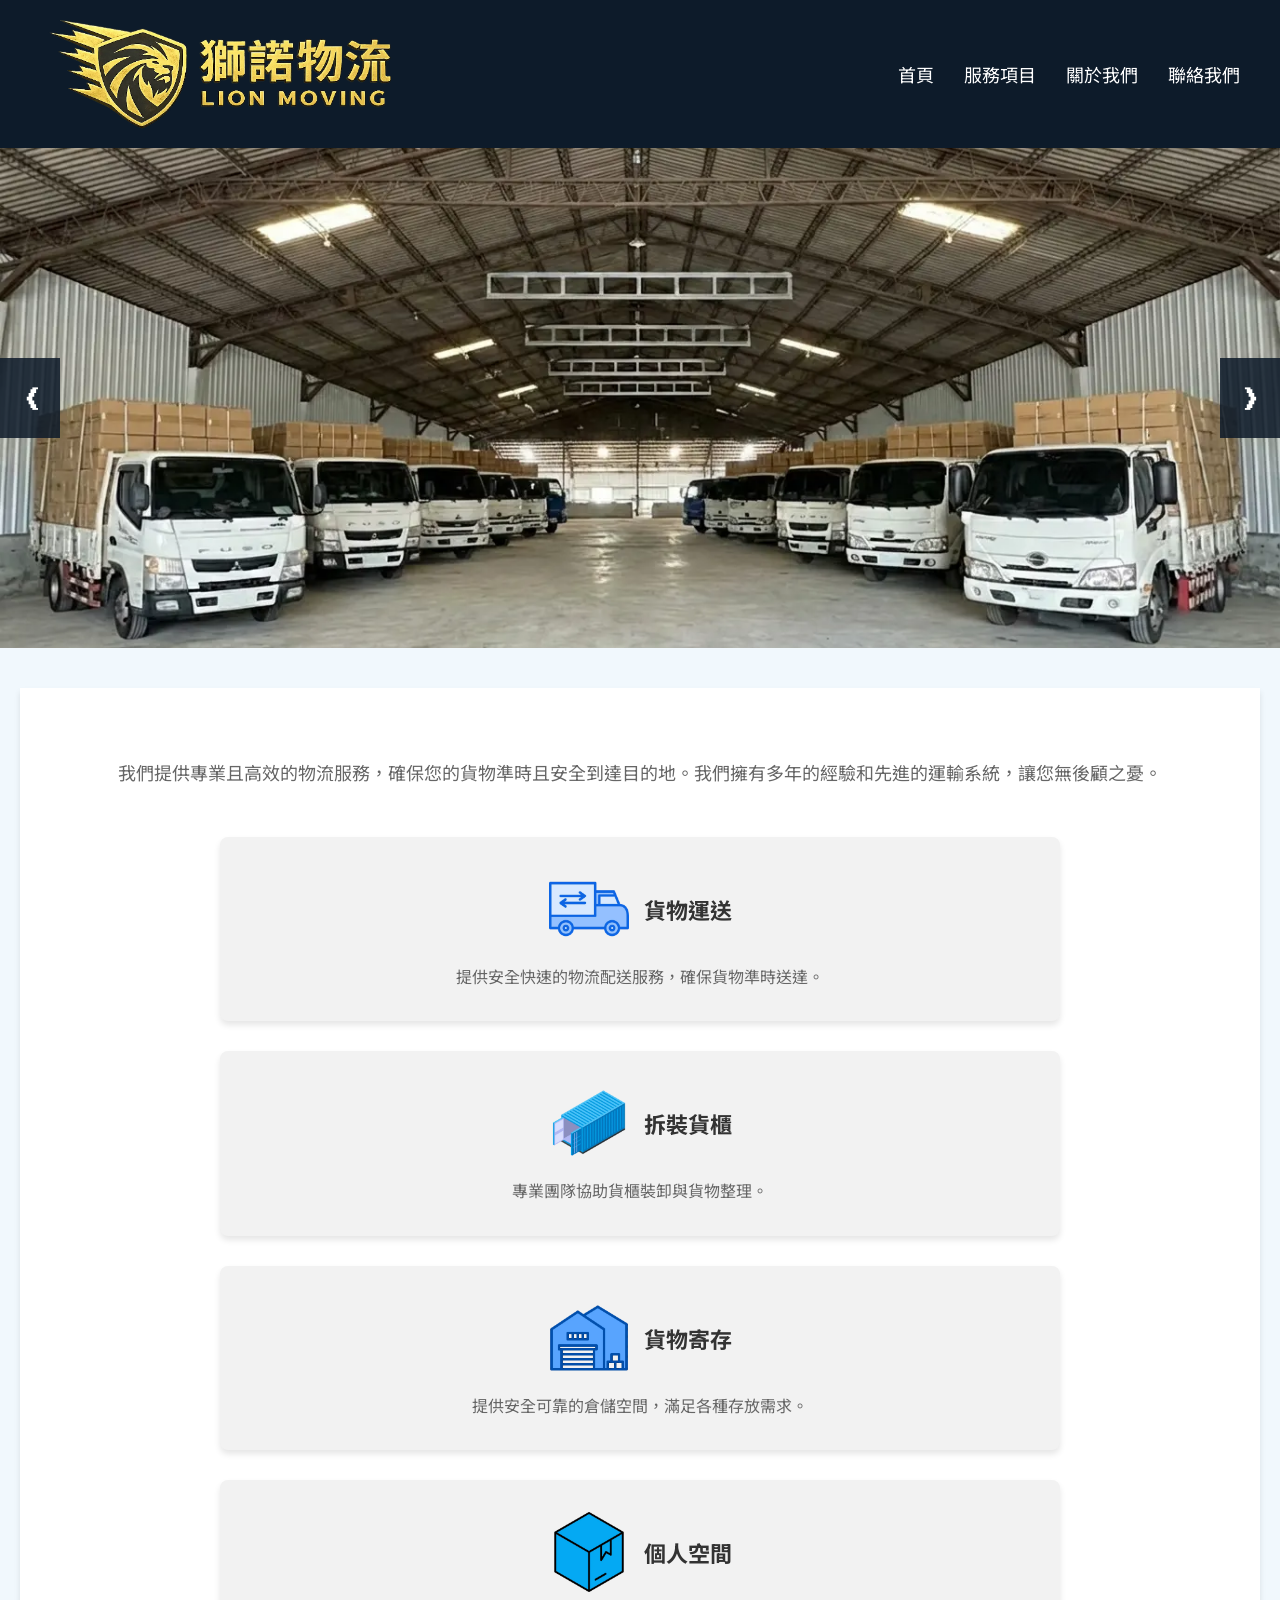
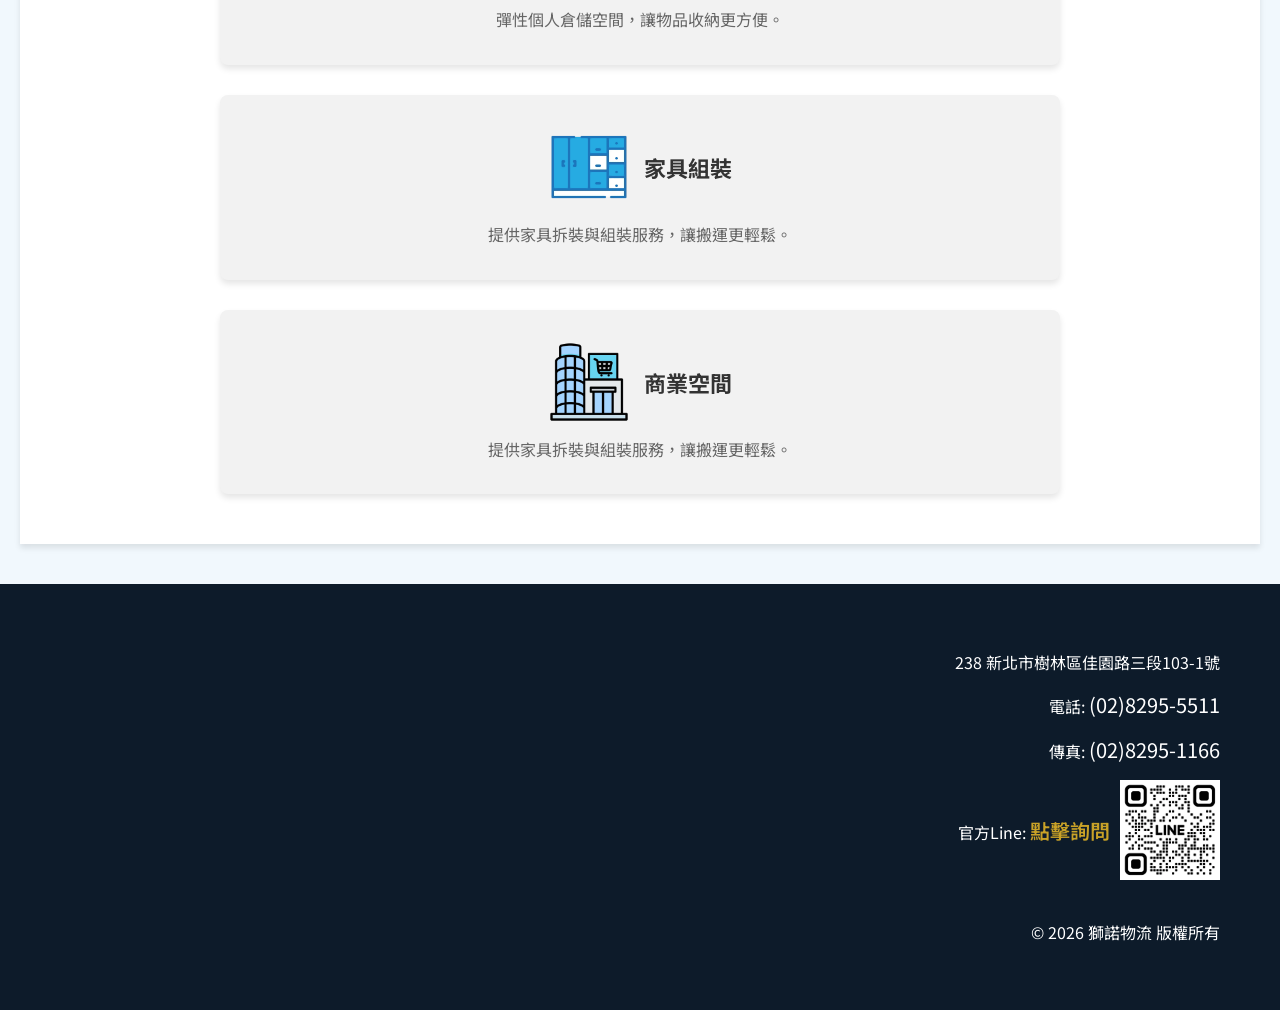
==== index.html @ f021ad16 "Add files via upload" ====
<!DOCTYPE html>
<html lang="zh-TW">
<head>
  <meta charset="UTF-8">
  <meta name="viewport" content="width=device-width, initial-scale=1.0">
  <title>獅諾物流</title>

  <link href="https://fonts.googleapis.com/css2?family=Noto+Sans+TC:wght@400;700;900&display=swap" rel="stylesheet">

  <style>
    body {
      margin: 0;
      font-family: 'Noto Sans TC', sans-serif;
      background-color: #f1f8fd;
      color: #333;
    }

    .header {
      display: flex;
      justify-content: space-between;
      align-items: center;
      padding: 10px 40px;
      background-color: #0D1B2A;
      box-shadow: 0 4px 6px rgba(0, 0, 0, 0.3);
    }

    .brand {
      display: flex;
      align-items: center;
    }

    .logo {
      width: 100%;
      max-width: 360px;
      height: auto;
      margin-right: 10px;
    }

    .brand-name {
      font-size: 40px;
      font-weight: 900;
      color: #C9A227;
      letter-spacing: 2px;
      text-shadow: 
        2px 2px 2px rgba(0,0,0,0.8),
        4px 4px 4px rgba(0,0,0,0.5);
    }

    .nav-bar {
      display: flex;
      gap: 30px;
    }

    .nav-bar a {
      text-decoration: none;
      color: #ffffff;
      font-size: 18px;
      transition: color 0.3s;
    }

    .nav-bar a:hover {
      color: #C9A227;
    }

    .slider {
      position: relative;
      width: 100%;
      height: 500px;
      overflow: hidden;
    }

    .slides {
      position: relative;
      width: 100%;
      height: 100%;
    }

    .slide {
      position: absolute;
      width: 100%;
      height: 100%;
      object-fit: cover;
      opacity: 0;
      transition: opacity 1s ease-in-out;
    }

    .slide.active {
      opacity: 1;
    }

    .prev, .next {
      position: absolute;
      top: 50%;
      transform: translateY(-50%);
      width: 60px;
      height: 80px;
      background-color: rgba(13,27,42,0.85);
      color: #ffffff;
      border: none;
      font-size: 30px;
      cursor: pointer;
      z-index: 10;
      transition: all 0.3s;
    }

    .prev {
      left: 0;
    }

    .next {
      right: 0;
    }

    .prev:hover, .next:hover {
      background-color: #C9A227;
      color: #0D1B2A;
    }

    .main-content {
      text-align: center;
      padding: 50px 20px;
      background-color: #fff;
      margin: 40px auto;
      max-width: 1200px;
      box-shadow: 0 4px 6px rgba(0, 0, 0, 0.1);
    }

    .main-content p {
      font-size: 18px;
      color: #666;
      line-height: 1.6;
      margin-top: 20px;
    }

    .service-list {
      display: flex;
      flex-direction: column;
      align-items: center;
      margin-top: 50px;
      gap: 30px;
      perspective: 1000px;
    }

    .service-link {
      width: 70%;
      text-decoration: none;
      color: inherit;
    }

    .service-item {
      text-align: center;
      background-color: #f2f2f2;
      padding: 30px;
      border-radius: 8px;
      box-shadow: 0 4px 6px rgba(0, 0, 0, 0.1);
      transition: transform 0.4s ease, box-shadow 0.4s ease, border 0.4s ease;
      position: relative;
      overflow: hidden;
      border: 2px solid transparent;

      display: flex;
      flex-direction: column;
      align-items: center;
    }

    .service-link:hover .service-item {
      transform: translateY(-10px) rotateX(3deg) rotateY(3deg);
      box-shadow: 0 16px 28px rgba(0,0,0,0.2);
      border: 2px solid #C9A227;
    }

    .service-item-header {
      display: flex;
      align-items: center;
      gap: 15px;
      margin-bottom: 15px;
    }

    .service-item img {
      max-width: 80px;
      height: auto;
      transition: transform 0.4s ease;
    }

    .service-link:hover img {
      transform: scale(1.2) rotate(10deg);
    }

    .service-item h3 {
      font-size: 22px;
      color: #333;
      margin: 0;
      transition: color 0.4s ease;
    }

    .service-link:hover h3 {
      color: #C9A227;
    }

    .service-item::before {
      content: "";
      position: absolute;
      top: 0;
      left: -120%;
      width: 50%;
      height: 100%;
      background: linear-gradient(120deg, transparent, rgba(255,255,255,0.6), transparent);
      transform: skewX(-25deg);
      transition: all 0.7s ease;
    }

    .service-link:hover .service-item::before {
      left: 120%;
    }

    .service-item p {
      font-size: 16px;
      color: #666;
      margin: 0;
      line-height: 1.6;
    }

    .contact-section {
      background-color: #0D1B2A;
      color: #ffffff;
      padding: 50px 60px 50px 20px;
      text-align: right;
    }

    .contact-section a {
      font-size: 20px;
      color: #C9A227;
      text-decoration: none;
      font-weight: 600;
    }

    .contact-section span {
      font-size: 20px;
    }

    .line-contact {
      display: flex;
      align-items: center;
      justify-content: flex-end;
      gap: 10px;
      margin-top: 10px;
    }

    @media (max-width: 768px) {
      .header {
        flex-direction: column;
        gap: 10px;
      }

      .nav-bar {
        flex-wrap: wrap;
        justify-content: center;
      }

      .service-link {
        width: 85%;
      }

      .slider {
        height: 300px;
      }

      .contact-section {
        text-align: center;
        padding: 40px 20px;
      }

      .line-contact {
        justify-content: center;
      }
    }

    @media (max-width: 600px) {
      .brand-name {
        font-size: 26px;
      }

      .service-item-header {
        flex-direction: column;
        gap: 10px;
      }
    }
  </style>
</head>

<body>

<header class="header">
  <div class="brand">
    <img src="logo.webp" alt="獅諾物流 LOGO" class="logo">
    <span class="brand-name"></span>
  </div>

  <nav class="nav-bar">
    <a href="#">首頁</a>
    <a href="#">服務項目</a>
    <a href="#">關於我們</a>
    <a href="#">聯絡我們</a>
  </nav>
</header>

<section class="slider">
  <div class="slides">
    <img src="index-1.webp" class="slide active">
    <img src="index-2.webp" class="slide">
    <img src="index-3.webp" class="slide">
    <img src="index-4.webp" class="slide">
    <img src="index-5.webp" class="slide">
  </div>
  <button class="prev">&#10094;</button>
  <button class="next">&#10095;</button>
</section>

<section class="main-content">
  <p>我們提供專業且高效的物流服務，確保您的貨物準時且安全到達目的地。我們擁有多年的經驗和先進的運輸系統，讓您無後顧之憂。</p>

  <div class="service-list">

    <a href="index.html" class="service-link">
      <div class="service-item">
        <div class="service-item-header">
          <img src="delivery-truck.webp">
          <h3>貨物運送</h3>
        </div>
        <p>提供安全快速的物流配送服務，確保貨物準時送達。</p>
      </div>
    </a>

    <a href="index.html" class="service-link">
      <div class="service-item">
        <div class="service-item-header">
          <img src="car.webp">
          <h3>拆裝貨櫃</h3>
        </div>
        <p>專業團隊協助貨櫃裝卸與貨物整理。</p>
      </div>
    </a>

    <a href="index.html" class="service-link">
      <div class="service-item">
        <div class="service-item-header">
          <img src="warehouse.webp">
          <h3>貨物寄存</h3>
        </div>
        <p>提供安全可靠的倉儲空間，滿足各種存放需求。</p>
      </div>
    </a>

    <a href="index.html" class="service-link">
      <div class="service-item">
        <div class="service-item-header">
          <img src="product.webp">
          <h3>個人空間</h3>
        </div>
        <p>彈性個人倉儲空間，讓物品收納更方便。</p>
      </div>
    </a>

    <a href="index.html" class="service-link">
      <div class="service-item">
        <div class="service-item-header">
          <img src="cupboard.webp">
          <h3>家具組裝</h3>
        </div>
        <p>提供家具拆裝與組裝服務，讓搬運更輕鬆。</p>
      </div>
    </a>

    <a href="index.html" class="service-link">
      <div class="service-item">
        <div class="service-item-header">
          <img src="mall.webp">
          <h3>商業空間</h3>
        </div>
        <p>提供家具拆裝與組裝服務，讓搬運更輕鬆。</p>
      </div>
    </a>

  </div>
</section>

<section class="contact-section">
  <p>238 新北市樹林區佳園路三段103-1號</p>
  <p>電話: <span>(02)8295-5511</span></p>
  <p>傳真: <span>(02)8295-1166</span></p>

  <div class="line-contact">
    <p>官方Line: <a href="https://lin.ee/I6mCQkT" target="_blank">點擊詢問</a></p>
    <img src="LineLionMoving.webp" style="max-width:100px;">
  </div>

  <br>
  <p>© 2026 獅諾物流 版權所有</p>
</section>

<script>
const slides = document.querySelectorAll('.slide');
const prev = document.querySelector('.prev');
const next = document.querySelector('.next');
const slider = document.querySelector('.slider');
let current = 0;

function showSlide(index) {
  slides.forEach(slide => slide.classList.remove('active'));
  slides[index].classList.add('active');
}

function nextSlide() {
  current = (current + 1) % slides.length;
  showSlide(current);
}

function prevSlideFunc() {
  current = (current - 1 + slides.length) % slides.length;
  showSlide(current);
}

next.addEventListener('click', nextSlide);
prev.addEventListener('click', prevSlideFunc);

let interval = setInterval(nextSlide, 4000);

slider.addEventListener('mouseenter', () => {
  clearInterval(interval);
});

slider.addEventListener('mouseleave', () => {
  interval = setInterval(nextSlide, 4000);
});

/* 手機3D觸控效果 */

const serviceLinks = document.querySelectorAll('.service-link');

serviceLinks.forEach(link => {

  const card = link.querySelector('.service-item');

  link.addEventListener('touchmove', (e) => {

    const touch = e.touches[0];
    const rect = card.getBoundingClientRect();

    const x = touch.clientX - rect.left;
    const y = touch.clientY - rect.top;

    const centerX = rect.width / 2;
    const centerY = rect.height / 2;

    const rotateX = -(y - centerY) / 20;
    const rotateY = (x - centerX) / 20;

    card.style.transform =
      `translateY(-10px) rotateX(${rotateX}deg) rotateY(${rotateY}deg)`;

  });

  link.addEventListener('touchend', () => {

    card.style.transform = "";

  });

});
</script>

</body>
</html>
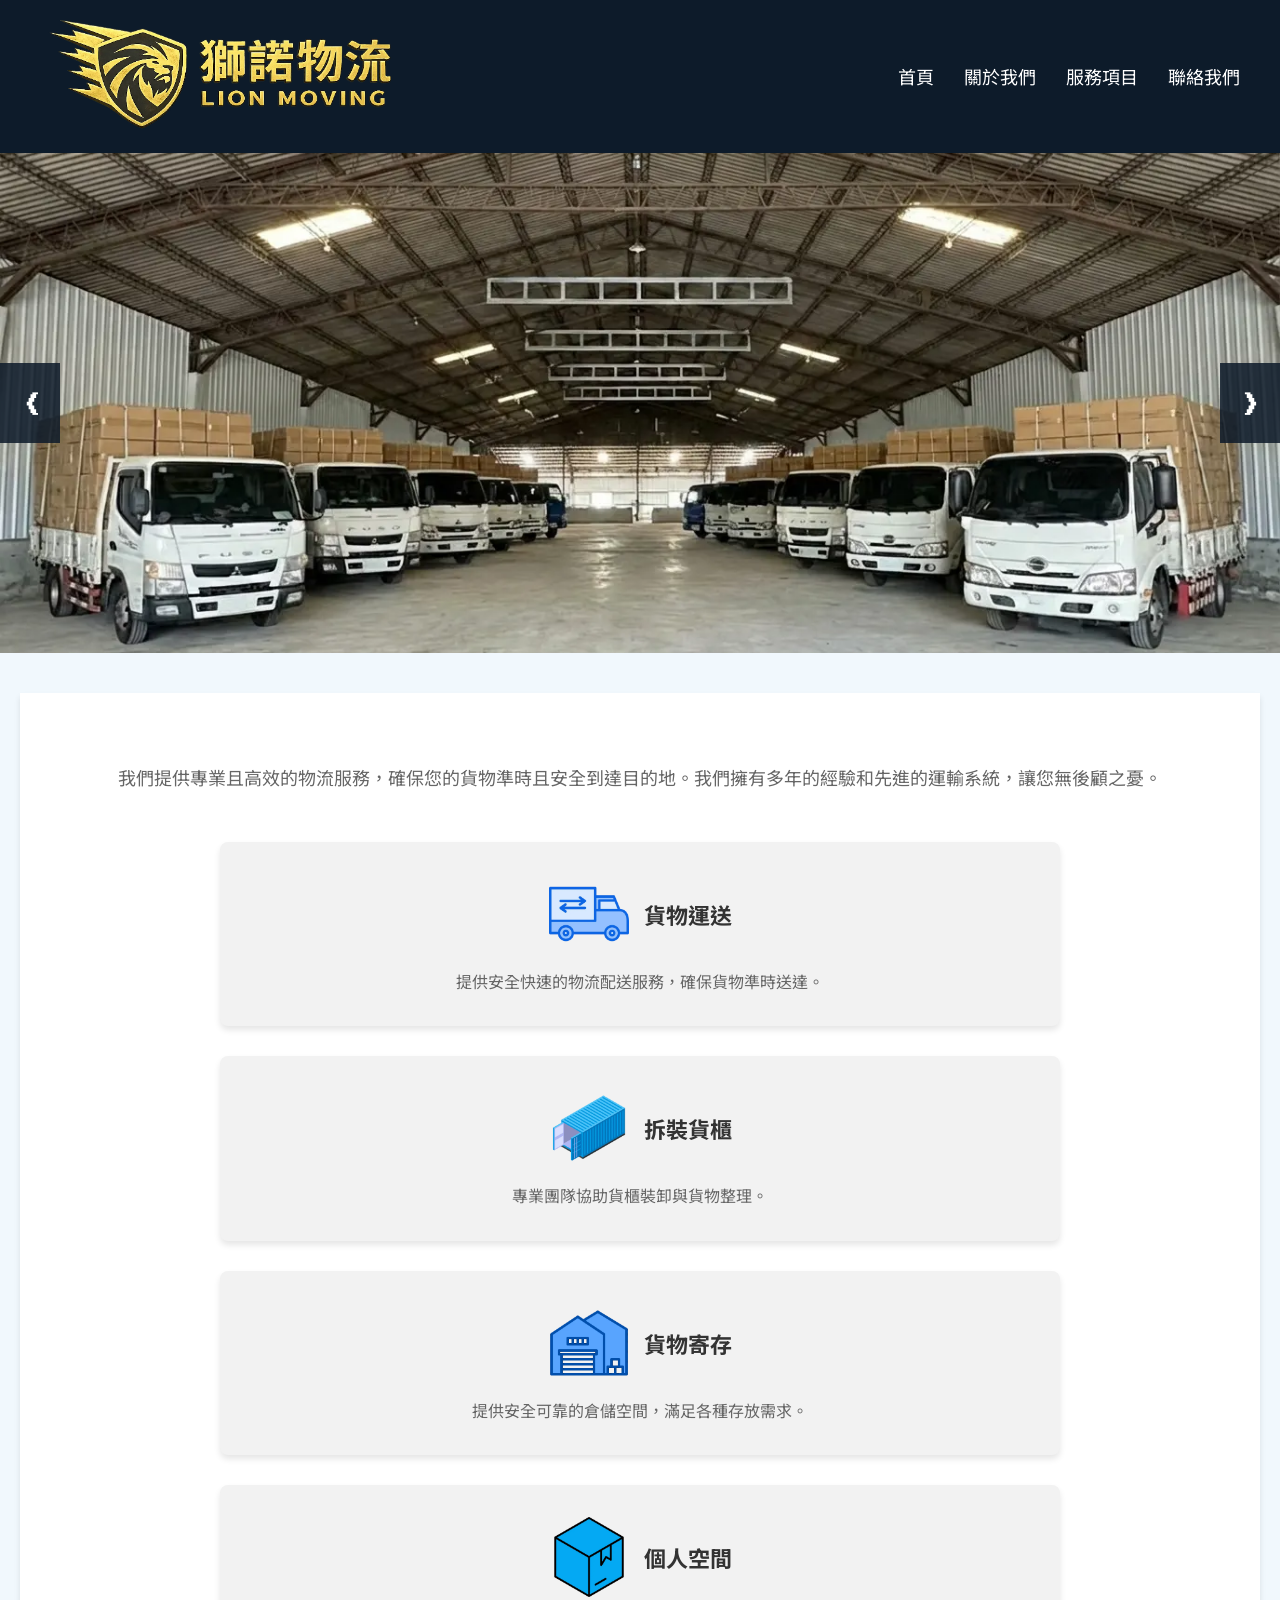
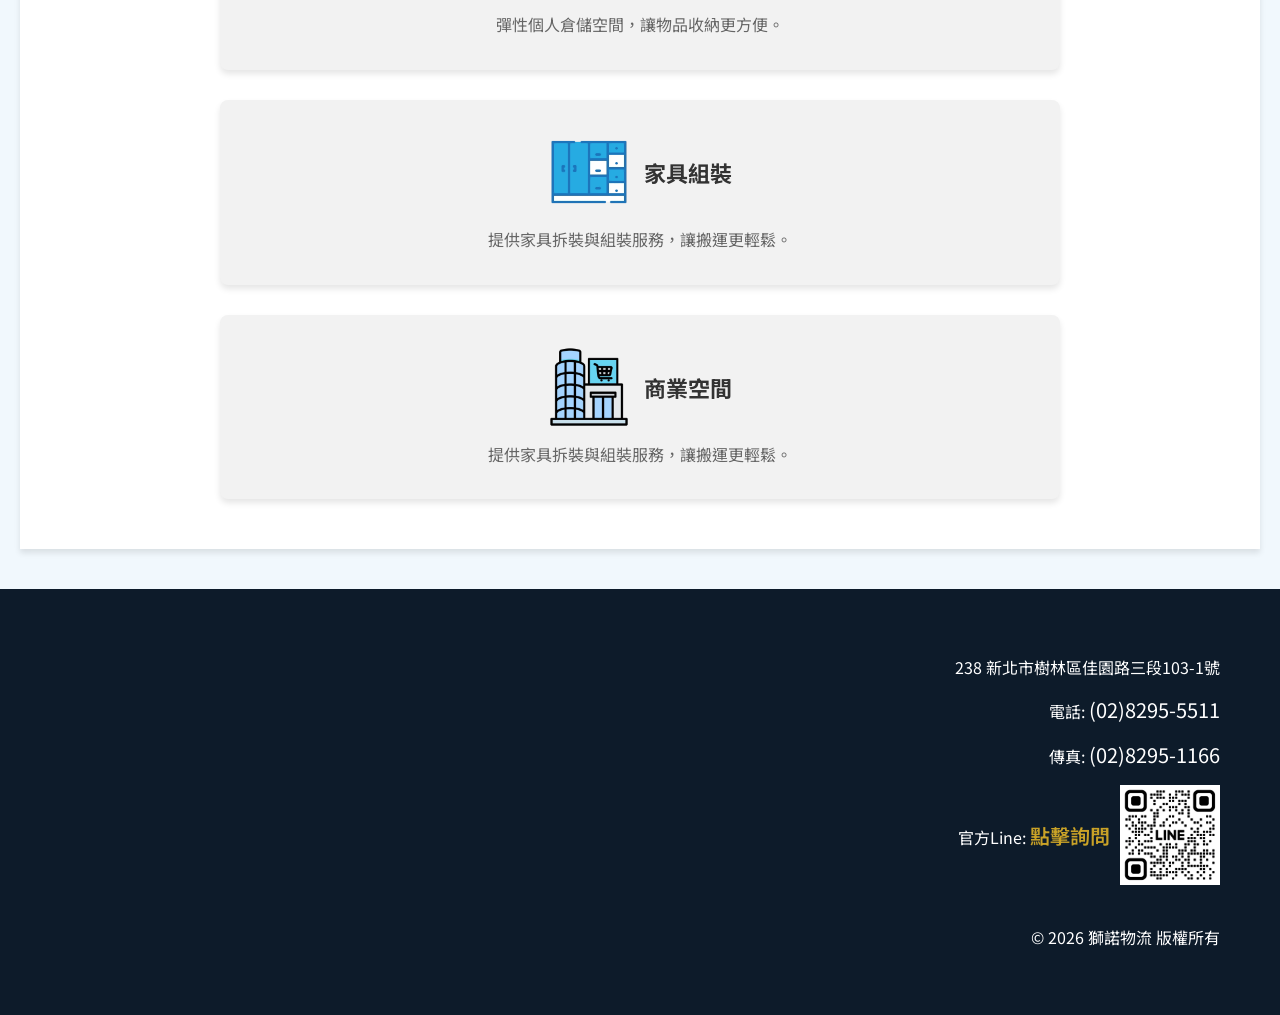
==== commit 20bf5d4b: "Add files via upload" ====
--- a/index.html
+++ b/index.html
@@ -75,6 +75,7 @@
       height: 100%;
     }
 
+    /* 輪播淡入淡出效果 */
     .slide {
       position: absolute;
       width: 100%;
@@ -82,10 +83,12 @@
       object-fit: cover;
       opacity: 0;
       transition: opacity 1s ease-in-out;
+      z-index: 0;
     }
 
     .slide.active {
       opacity: 1;
+      z-index: 1;
     }
 
     .prev, .next {
@@ -292,15 +295,17 @@
 
 <header class="header">
   <div class="brand">
-    <img src="logo.webp" alt="獅諾物流 LOGO" class="logo">
+    <a href="index.html">
+      <img src="logo.webp" alt="獅諾物流 LOGO" class="logo">
+    </a>
     <span class="brand-name"></span>
   </div>
 
   <nav class="nav-bar">
-    <a href="#">首頁</a>
-    <a href="#">服務項目</a>
-    <a href="#">關於我們</a>
-    <a href="#">聯絡我們</a>
+    <a href="index.html">首頁</a>
+    <a href="about.html">關於我們</a>
+    <a href="service.html">服務項目</a>
+    <a href="contact.html">聯絡我們</a>
   </nav>
 </header>
 
@@ -320,7 +325,6 @@
   <p>我們提供專業且高效的物流服務，確保您的貨物準時且安全到達目的地。我們擁有多年的經驗和先進的運輸系統，讓您無後顧之憂。</p>
 
   <div class="service-list">
-
     <a href="index.html" class="service-link">
       <div class="service-item">
         <div class="service-item-header">
@@ -404,18 +408,19 @@
 const next = document.querySelector('.next');
 const slider = document.querySelector('.slider');
 let current = 0;
-
-function showSlide(index) {
+let interval;
+
+function showSlide(index){
   slides.forEach(slide => slide.classList.remove('active'));
   slides[index].classList.add('active');
 }
 
-function nextSlide() {
+function nextSlide(){
   current = (current + 1) % slides.length;
   showSlide(current);
 }
 
-function prevSlideFunc() {
+function prevSlideFunc(){
   current = (current - 1 + slides.length) % slides.length;
   showSlide(current);
 }
@@ -423,49 +428,30 @@
 next.addEventListener('click', nextSlide);
 prev.addEventListener('click', prevSlideFunc);
 
-let interval = setInterval(nextSlide, 4000);
-
-slider.addEventListener('mouseenter', () => {
-  clearInterval(interval);
-});
-
-slider.addEventListener('mouseleave', () => {
-  interval = setInterval(nextSlide, 4000);
-});
+/* 自動播放淡入淡出 */
+function startAutoSlide(){ interval = setInterval(nextSlide, 4000); }
+function stopAutoSlide(){ clearInterval(interval); }
+startAutoSlide();
+
+slider.addEventListener('mouseenter', stopAutoSlide);
+slider.addEventListener('mouseleave', startAutoSlide);
 
 /* 手機3D觸控效果 */
-
 const serviceLinks = document.querySelectorAll('.service-link');
-
 serviceLinks.forEach(link => {
-
   const card = link.querySelector('.service-item');
-
-  link.addEventListener('touchmove', (e) => {
-
+  link.addEventListener('touchmove', e => {
     const touch = e.touches[0];
     const rect = card.getBoundingClientRect();
-
     const x = touch.clientX - rect.left;
     const y = touch.clientY - rect.top;
-
     const centerX = rect.width / 2;
     const centerY = rect.height / 2;
-
     const rotateX = -(y - centerY) / 20;
     const rotateY = (x - centerX) / 20;
-
-    card.style.transform =
-      `translateY(-10px) rotateX(${rotateX}deg) rotateY(${rotateY}deg)`;
-
+    card.style.transform = `translateY(-10px) rotateX(${rotateX}deg) rotateY(${rotateY}deg)`;
   });
-
-  link.addEventListener('touchend', () => {
-
-    card.style.transform = "";
-
-  });
-
+  link.addEventListener('touchend', () => { card.style.transform = ""; });
 });
 </script>
 
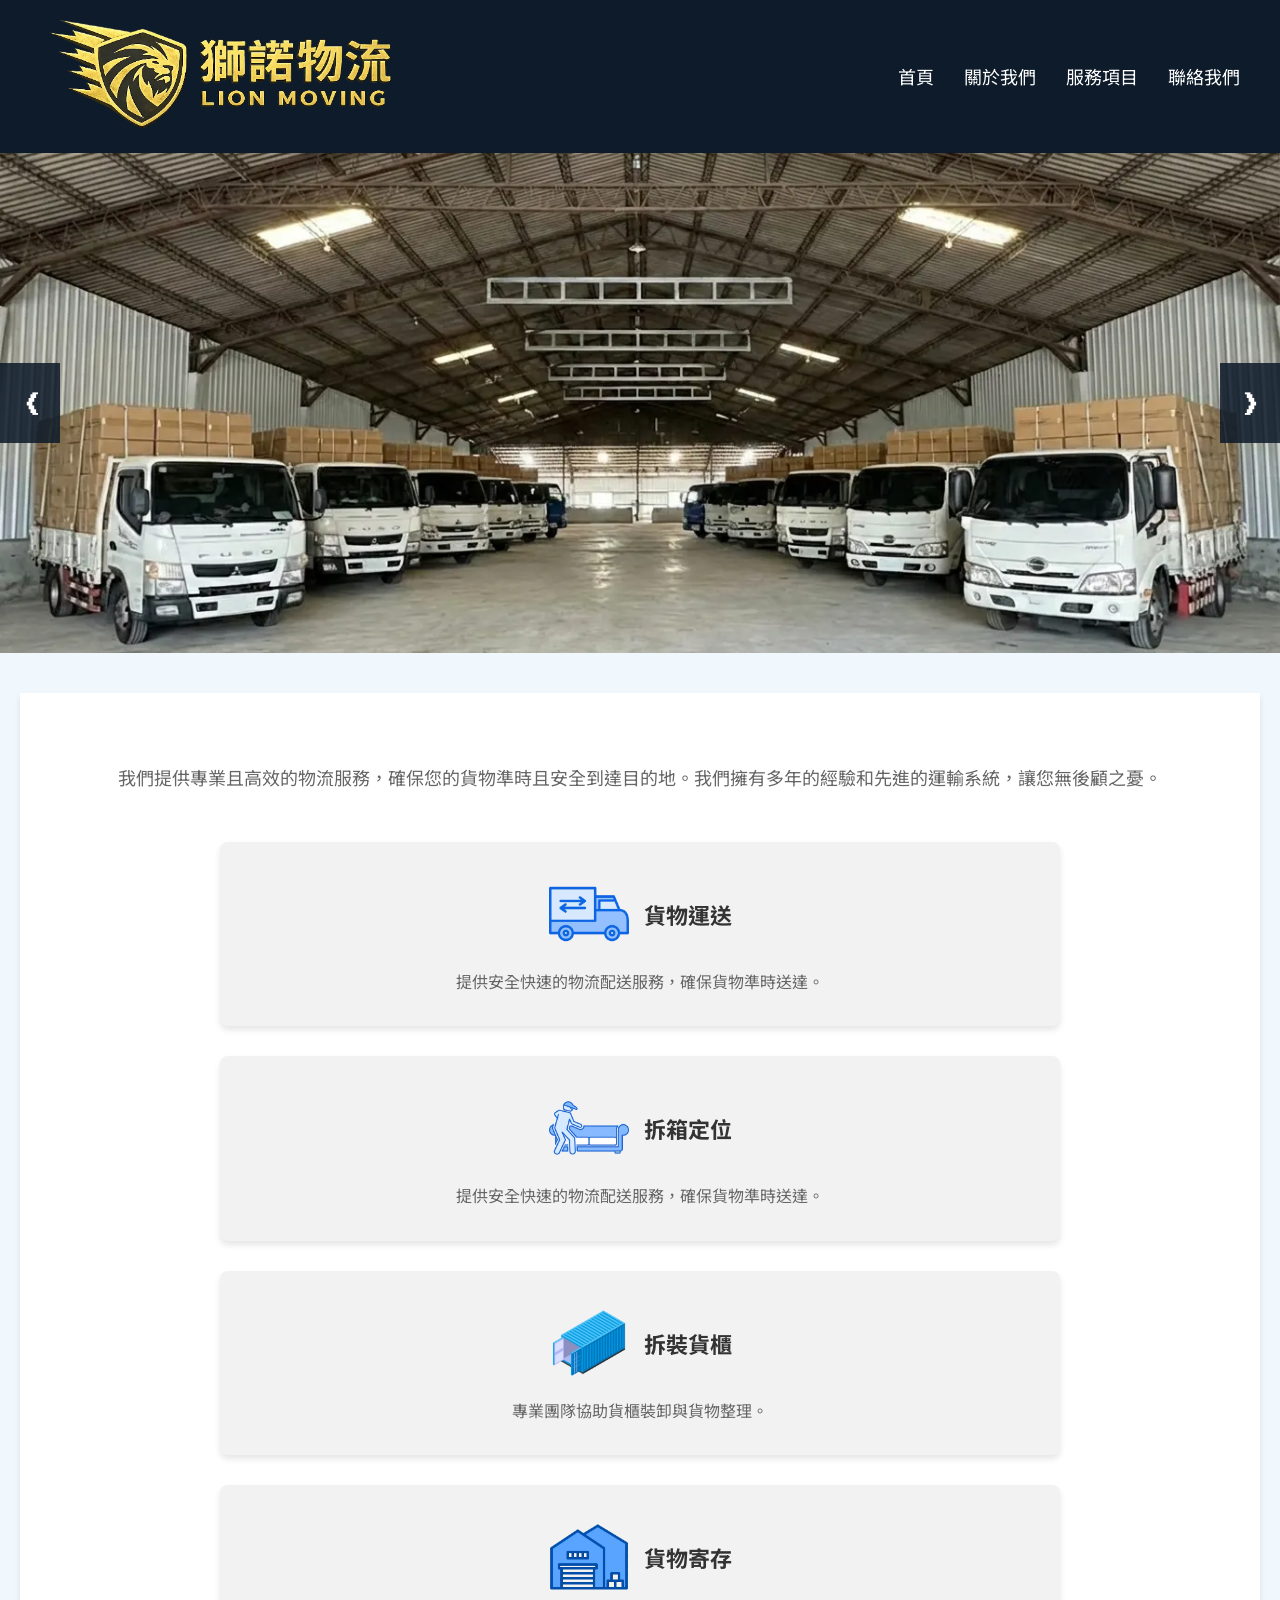
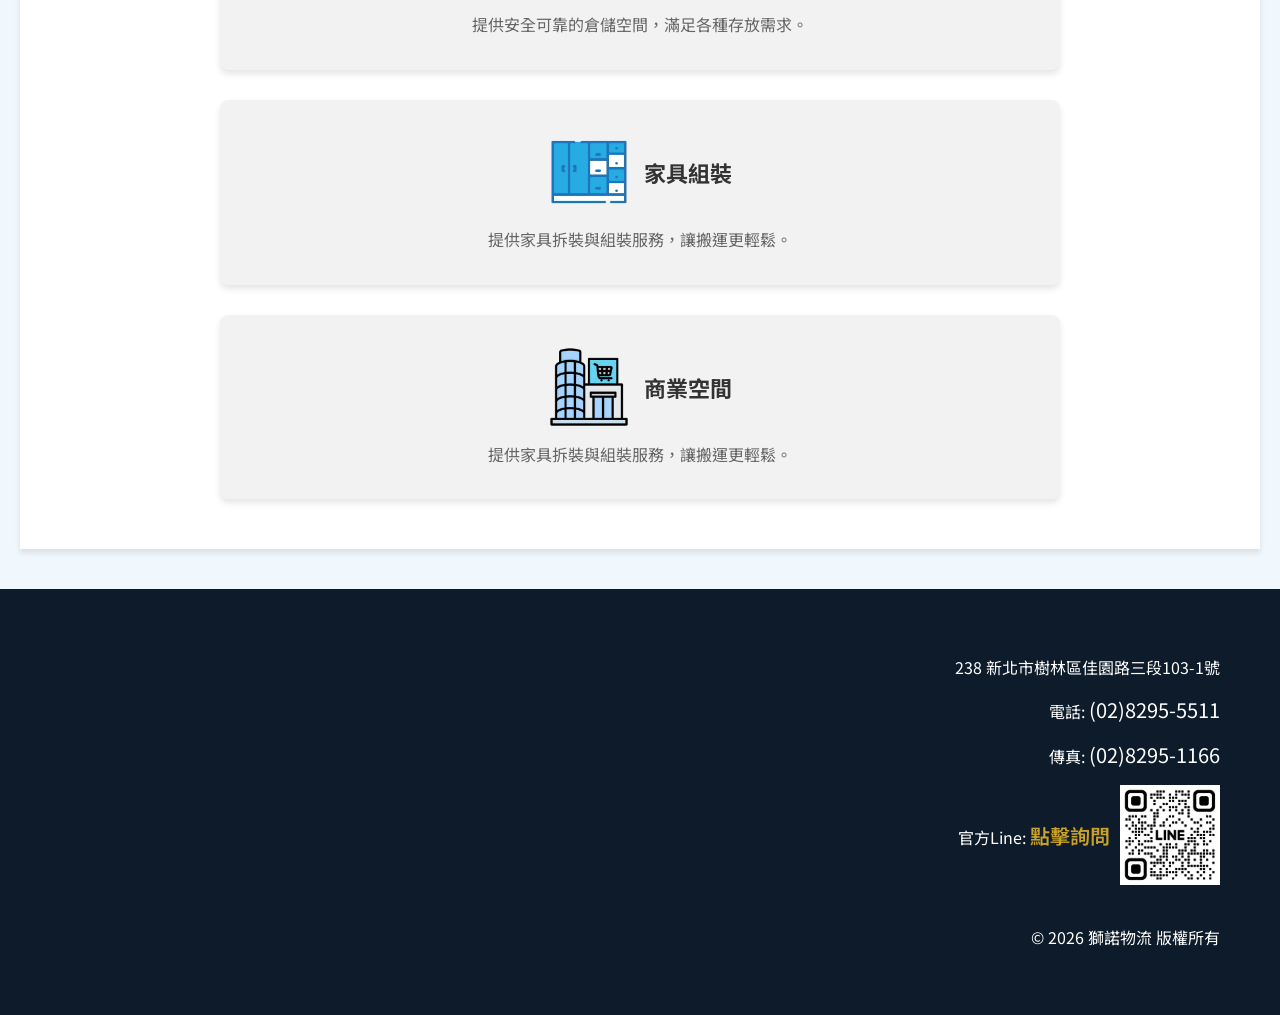
==== commit f57676d4: "Add files via upload" ====
--- a/index.html
+++ b/index.html
@@ -324,11 +324,22 @@
 <section class="main-content">
   <p>我們提供專業且高效的物流服務，確保您的貨物準時且安全到達目的地。我們擁有多年的經驗和先進的運輸系統，讓您無後顧之憂。</p>
 
+  <!--
+   中文名稱 | 英文縮寫 | 說明
+  ---------+---------+------------------------------
+   貨物運送 | DLV     | Delivery
+   拆箱定位 | DPP     | Disassembly + Positioning + Placement
+   拆裝貨櫃 | CNB     | Container / Box / Bundle
+   貨物寄存 | STO     | Storage
+   家具組裝 | ASM     | Assembly
+   商業空間 | CSP     | Commercial Space
+  -->
+
   <div class="service-list">
     <a href="index.html" class="service-link">
       <div class="service-item">
         <div class="service-item-header">
-          <img src="delivery-truck.webp">
+          <img src="service-DLV.webp">
           <h3>貨物運送</h3>
         </div>
         <p>提供安全快速的物流配送服務，確保貨物準時送達。</p>
@@ -338,7 +349,17 @@
     <a href="index.html" class="service-link">
       <div class="service-item">
         <div class="service-item-header">
-          <img src="car.webp">
+          <img src="service-DPP.webp">
+          <h3>拆箱定位</h3>
+        </div>
+        <p>提供安全快速的物流配送服務，確保貨物準時送達。</p>
+      </div>
+    </a>
+
+    <a href="index.html" class="service-link">
+      <div class="service-item">
+        <div class="service-item-header">
+          <img src="service-CNB.webp">
           <h3>拆裝貨櫃</h3>
         </div>
         <p>專業團隊協助貨櫃裝卸與貨物整理。</p>
@@ -348,7 +369,7 @@
     <a href="index.html" class="service-link">
       <div class="service-item">
         <div class="service-item-header">
-          <img src="warehouse.webp">
+          <img src="service-STO.webp">
           <h3>貨物寄存</h3>
         </div>
         <p>提供安全可靠的倉儲空間，滿足各種存放需求。</p>
@@ -358,17 +379,7 @@
     <a href="index.html" class="service-link">
       <div class="service-item">
         <div class="service-item-header">
-          <img src="product.webp">
-          <h3>個人空間</h3>
-        </div>
-        <p>彈性個人倉儲空間，讓物品收納更方便。</p>
-      </div>
-    </a>
-
-    <a href="index.html" class="service-link">
-      <div class="service-item">
-        <div class="service-item-header">
-          <img src="cupboard.webp">
+          <img src="service-ASM.webp">
           <h3>家具組裝</h3>
         </div>
         <p>提供家具拆裝與組裝服務，讓搬運更輕鬆。</p>
@@ -378,7 +389,7 @@
     <a href="index.html" class="service-link">
       <div class="service-item">
         <div class="service-item-header">
-          <img src="mall.webp">
+          <img src="service-CSP.webp">
           <h3>商業空間</h3>
         </div>
         <p>提供家具拆裝與組裝服務，讓搬運更輕鬆。</p>
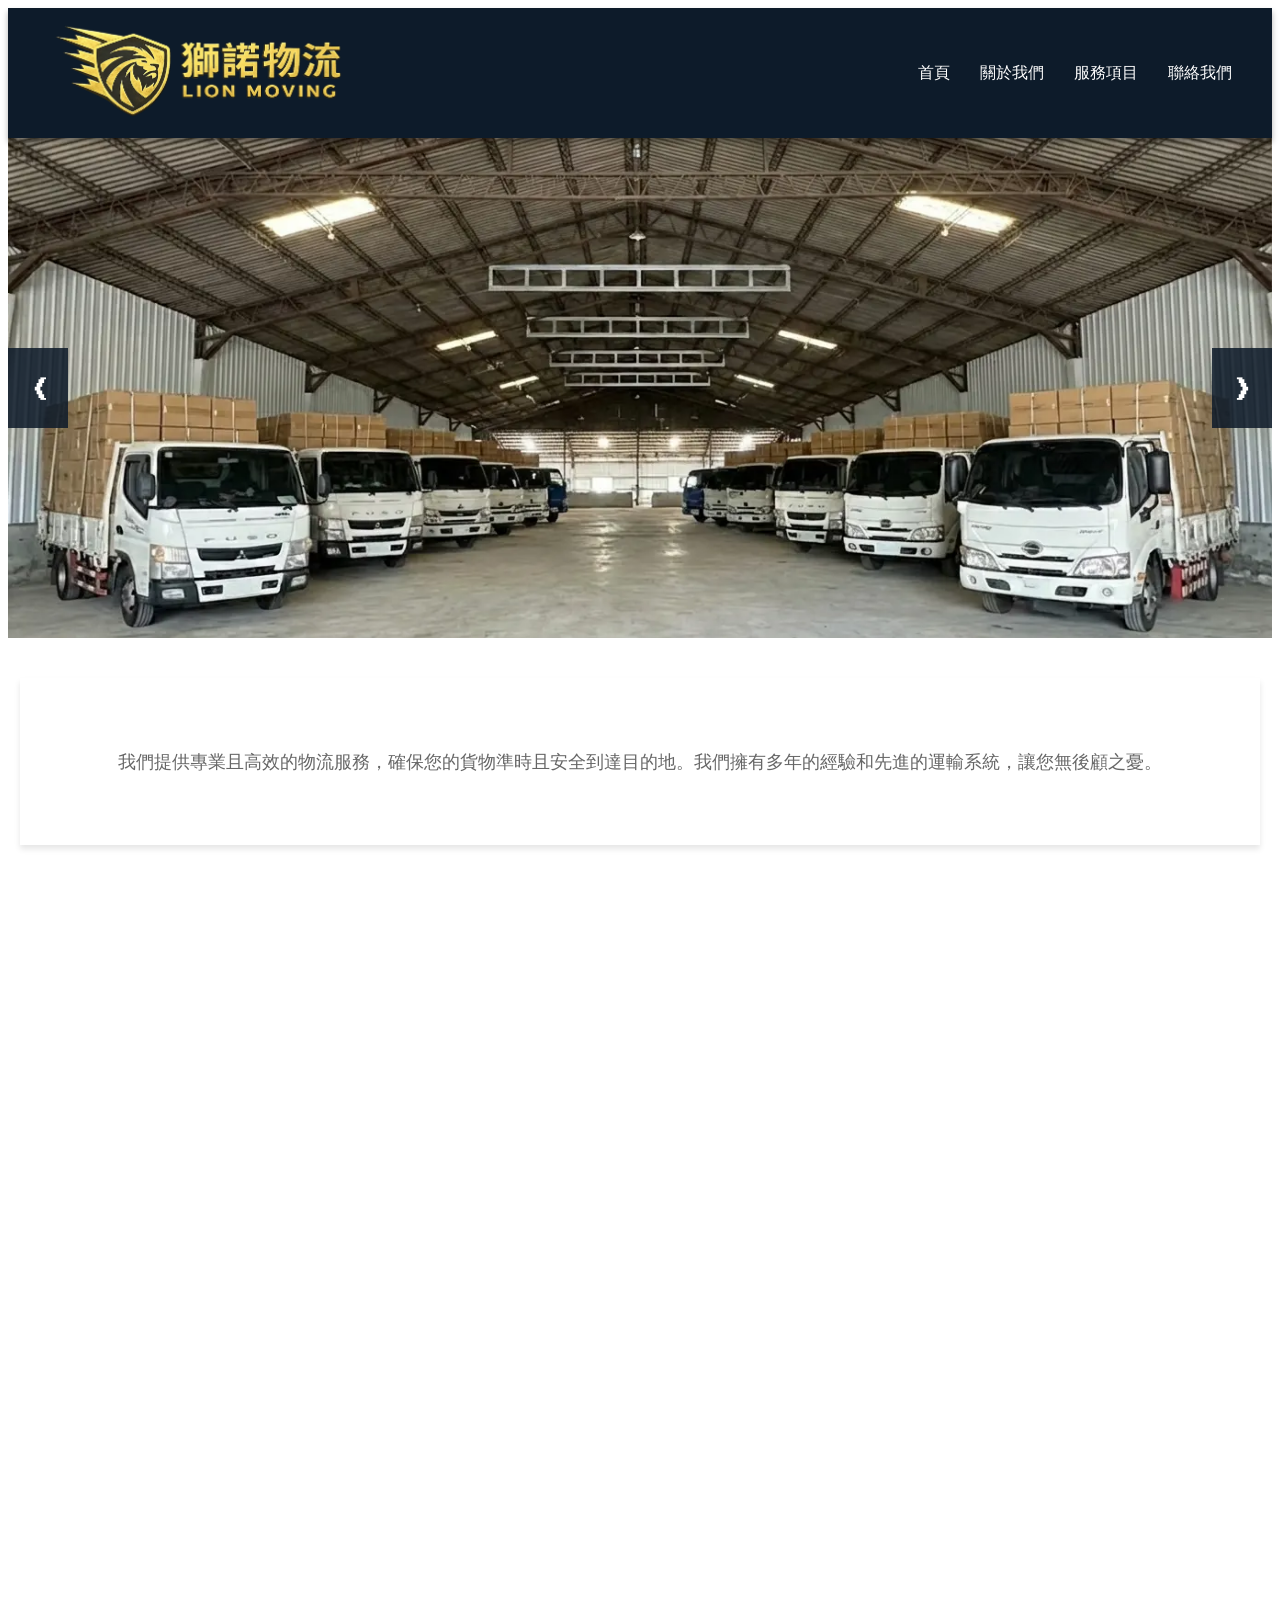
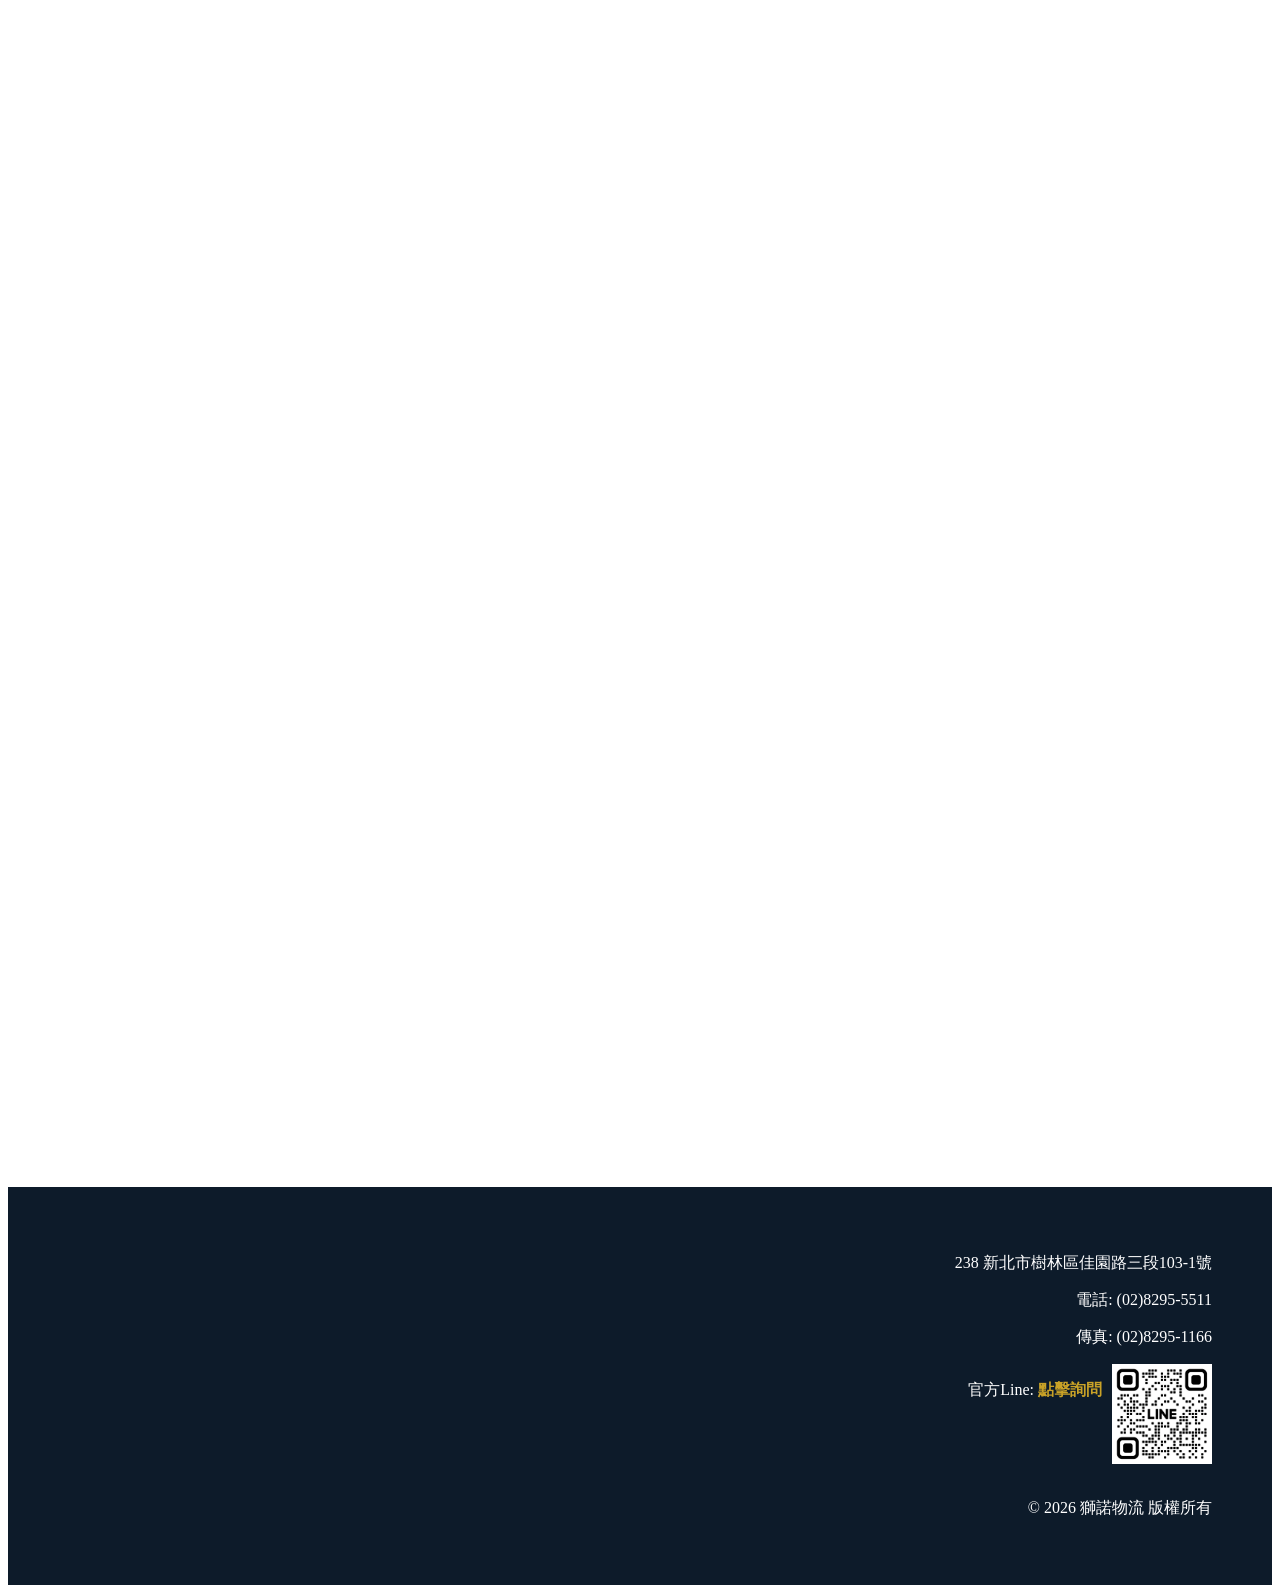
==== commit 3529251d: "Add files via upload" ====
--- a/index.html
+++ b/index.html
@@ -7,298 +7,21 @@
 
   <link href="https://fonts.googleapis.com/css2?family=Noto+Sans+TC:wght@400;700;900&display=swap" rel="stylesheet">
 
-  <style>
-    body {
-      margin: 0;
-      font-family: 'Noto Sans TC', sans-serif;
-      background-color: #f1f8fd;
-      color: #333;
-    }
-
-    .header {
-      display: flex;
-      justify-content: space-between;
-      align-items: center;
-      padding: 10px 40px;
-      background-color: #0D1B2A;
-      box-shadow: 0 4px 6px rgba(0, 0, 0, 0.3);
-    }
-
-    .brand {
-      display: flex;
-      align-items: center;
-    }
-
-    .logo {
-      width: 100%;
-      max-width: 360px;
-      height: auto;
-      margin-right: 10px;
-    }
-
-    .brand-name {
-      font-size: 40px;
-      font-weight: 900;
-      color: #C9A227;
-      letter-spacing: 2px;
-      text-shadow: 
-        2px 2px 2px rgba(0,0,0,0.8),
-        4px 4px 4px rgba(0,0,0,0.5);
-    }
-
-    .nav-bar {
-      display: flex;
-      gap: 30px;
-    }
-
-    .nav-bar a {
-      text-decoration: none;
-      color: #ffffff;
-      font-size: 18px;
-      transition: color 0.3s;
-    }
-
-    .nav-bar a:hover {
-      color: #C9A227;
-    }
-
-    .slider {
-      position: relative;
-      width: 100%;
-      height: 500px;
-      overflow: hidden;
-    }
-
-    .slides {
-      position: relative;
-      width: 100%;
-      height: 100%;
-    }
-
-    /* 輪播淡入淡出效果 */
-    .slide {
-      position: absolute;
-      width: 100%;
-      height: 100%;
-      object-fit: cover;
-      opacity: 0;
-      transition: opacity 1s ease-in-out;
-      z-index: 0;
-    }
-
-    .slide.active {
-      opacity: 1;
-      z-index: 1;
-    }
-
-    .prev, .next {
-      position: absolute;
-      top: 50%;
-      transform: translateY(-50%);
-      width: 60px;
-      height: 80px;
-      background-color: rgba(13,27,42,0.85);
-      color: #ffffff;
-      border: none;
-      font-size: 30px;
-      cursor: pointer;
-      z-index: 10;
-      transition: all 0.3s;
-    }
-
-    .prev {
-      left: 0;
-    }
-
-    .next {
-      right: 0;
-    }
-
-    .prev:hover, .next:hover {
-      background-color: #C9A227;
-      color: #0D1B2A;
-    }
-
-    .main-content {
-      text-align: center;
-      padding: 50px 20px;
-      background-color: #fff;
-      margin: 40px auto;
-      max-width: 1200px;
-      box-shadow: 0 4px 6px rgba(0, 0, 0, 0.1);
-    }
-
-    .main-content p {
-      font-size: 18px;
-      color: #666;
-      line-height: 1.6;
-      margin-top: 20px;
-    }
-
-    .service-list {
-      display: flex;
-      flex-direction: column;
-      align-items: center;
-      margin-top: 50px;
-      gap: 30px;
-      perspective: 1000px;
-    }
-
-    .service-link {
-      width: 70%;
-      text-decoration: none;
-      color: inherit;
-    }
-
-    .service-item {
-      text-align: center;
-      background-color: #f2f2f2;
-      padding: 30px;
-      border-radius: 8px;
-      box-shadow: 0 4px 6px rgba(0, 0, 0, 0.1);
-      transition: transform 0.4s ease, box-shadow 0.4s ease, border 0.4s ease;
-      position: relative;
-      overflow: hidden;
-      border: 2px solid transparent;
-
-      display: flex;
-      flex-direction: column;
-      align-items: center;
-    }
-
-    .service-link:hover .service-item {
-      transform: translateY(-10px) rotateX(3deg) rotateY(3deg);
-      box-shadow: 0 16px 28px rgba(0,0,0,0.2);
-      border: 2px solid #C9A227;
-    }
-
-    .service-item-header {
-      display: flex;
-      align-items: center;
-      gap: 15px;
-      margin-bottom: 15px;
-    }
-
-    .service-item img {
-      max-width: 80px;
-      height: auto;
-      transition: transform 0.4s ease;
-    }
-
-    .service-link:hover img {
-      transform: scale(1.2) rotate(10deg);
-    }
-
-    .service-item h3 {
-      font-size: 22px;
-      color: #333;
-      margin: 0;
-      transition: color 0.4s ease;
-    }
-
-    .service-link:hover h3 {
-      color: #C9A227;
-    }
-
-    .service-item::before {
-      content: "";
-      position: absolute;
-      top: 0;
-      left: -120%;
-      width: 50%;
-      height: 100%;
-      background: linear-gradient(120deg, transparent, rgba(255,255,255,0.6), transparent);
-      transform: skewX(-25deg);
-      transition: all 0.7s ease;
-    }
-
-    .service-link:hover .service-item::before {
-      left: 120%;
-    }
-
-    .service-item p {
-      font-size: 16px;
-      color: #666;
-      margin: 0;
-      line-height: 1.6;
-    }
-
-    .contact-section {
-      background-color: #0D1B2A;
-      color: #ffffff;
-      padding: 50px 60px 50px 20px;
-      text-align: right;
-    }
-
-    .contact-section a {
-      font-size: 20px;
-      color: #C9A227;
-      text-decoration: none;
-      font-weight: 600;
-    }
-
-    .contact-section span {
-      font-size: 20px;
-    }
-
-    .line-contact {
-      display: flex;
-      align-items: center;
-      justify-content: flex-end;
-      gap: 10px;
-      margin-top: 10px;
-    }
-
-    @media (max-width: 768px) {
-      .header {
-        flex-direction: column;
-        gap: 10px;
-      }
-
-      .nav-bar {
-        flex-wrap: wrap;
-        justify-content: center;
-      }
-
-      .service-link {
-        width: 85%;
-      }
-
-      .slider {
-        height: 300px;
-      }
-
-      .contact-section {
-        text-align: center;
-        padding: 40px 20px;
-      }
-
-      .line-contact {
-        justify-content: center;
-      }
-    }
-
-    @media (max-width: 600px) {
-      .brand-name {
-        font-size: 26px;
-      }
-
-      .service-item-header {
-        flex-direction: column;
-        gap: 10px;
-      }
-    }
-  </style>
+  <link rel="stylesheet" href="style.css">
+  <script src="script.js" defer></script>
 </head>
 
 <body>
+<!-- ✅ Lightbox -->
+<div id="lightbox">
+  <img id="lightbox-img">
+</div>
 
 <header class="header">
   <div class="brand">
     <a href="index.html">
       <img src="logo.webp" alt="獅諾物流 LOGO" class="logo">
     </a>
-    <span class="brand-name"></span>
   </div>
 
   <nav class="nav-bar">
@@ -321,9 +44,11 @@
   <button class="next">&#10095;</button>
 </section>
 
+<section class="pre-main-content">
+  <p>我們提供專業且高效的物流服務，確保您的貨物準時且安全到達目的地。我們擁有多年的經驗和先進的運輸系統，讓您無後顧之憂。</p>
+</section>
+
 <section class="main-content">
-  <p>我們提供專業且高效的物流服務，確保您的貨物準時且安全到達目的地。我們擁有多年的經驗和先進的運輸系統，讓您無後顧之憂。</p>
-
   <!--
    中文名稱 | 英文縮寫 | 說明
   ---------+---------+------------------------------
@@ -335,67 +60,110 @@
    商業空間 | CSP     | Commercial Space
   -->
 
-  <div class="service-list">
-    <a href="index.html" class="service-link">
-      <div class="service-item">
-        <div class="service-item-header">
-          <img src="service-DLV.webp">
-          <h3>貨物運送</h3>
-        </div>
+  <div class="service-section" id="service-DLV">
+    <div class="service-top">
+      <div class="service-image-container">
+        <img src="service-DLV.webp" alt="貨物運送" class="service-image">
+      </div>
+      <div class="service-text">
+        <h2>貨物運送</h2>
         <p>提供安全快速的物流配送服務，確保貨物準時送達。</p>
       </div>
-    </a>
+    </div>
+    <div class="media-row">
+      <div class="media-item" data-src="service-DLV-1.mp4"></div>
+      <div class="media-item" data-src="service-DLV-2.webp"></div>
+      <div class="media-item" data-src="service-DLV-3.mp4"></div>
+      <div class="media-item" data-src="service-DLV-4.webp"></div>
+    </div>
+  </div>
 
-    <a href="index.html" class="service-link">
-      <div class="service-item">
-        <div class="service-item-header">
-          <img src="service-DPP.webp">
-          <h3>拆箱定位</h3>
-        </div>
+  <div class="service-section" id="service-DPP">
+    <div class="service-top">
+      <div class="service-image-container">
+        <img src="service-DPP.webp" alt="拆箱定位" class="service-image">
+      </div>
+      <div class="service-text">
+        <h2>拆箱定位</h2>
         <p>提供安全快速的物流配送服務，確保貨物準時送達。</p>
       </div>
-    </a>
+    </div>
+    <div class="media-row">
+      <iframe class="media-item media-wide" src="https://www.youtube.com/embed/qjcpychptwY?si=VYCwwKLUA05ogFu7" title="拆箱"></iframe>
+      <div class="media-item" data-src="service-DPP-2.webp"></div>
+    </div>
+  </div>
 
-    <a href="index.html" class="service-link">
-      <div class="service-item">
-        <div class="service-item-header">
-          <img src="service-CNB.webp">
-          <h3>拆裝貨櫃</h3>
-        </div>
+  <div class="service-section" id="service-CNB">
+    <div class="service-top">
+      <div class="service-image-container">
+        <img src="service-CNB.webp" alt="拆裝貨櫃" class="service-image">
+      </div>
+      <div class="service-text">
+        <h2>拆裝貨櫃</h2>
         <p>專業團隊協助貨櫃裝卸與貨物整理。</p>
       </div>
-    </a>
+    </div>
+    <div class="media-row">
+      <iframe class="media-item media-wide" src="https://www.youtube.com/embed/ELRR9728NTU?si=twOtmVk4hv5awv-d" title="拆櫃"></iframe>
+    </div>
+  </div>
 
-    <a href="index.html" class="service-link">
-      <div class="service-item">
-        <div class="service-item-header">
-          <img src="service-STO.webp">
-          <h3>貨物寄存</h3>
-        </div>
+  <div class="service-section" id="service-STO">
+    <div class="service-top">
+      <div class="service-image-container">
+        <img src="service-STO.webp" alt="貨物寄存" class="service-image">
+      </div>
+      <div class="service-text">
+        <h2>貨物寄存</h2>
         <p>提供安全可靠的倉儲空間，滿足各種存放需求。</p>
       </div>
-    </a>
+    </div>
+    <div class="media-row">
+      <div class="media-item" data-src="service-STO-1.webp"></div>
+      <div class="media-item" data-src="service-STO-2.webp"></div>
+      <div class="media-item" data-src="service-STO-3.webp"></div>
+      <div class="media-item" data-src="service-STO-4.webp"></div>
+      <div class="media-item" data-src="service-STO-5.webp"></div>
+    </div>
+  </div>
 
-    <a href="index.html" class="service-link">
-      <div class="service-item">
-        <div class="service-item-header">
-          <img src="service-ASM.webp">
-          <h3>家具組裝</h3>
-        </div>
+  <div class="service-section" id="service-ASM">
+    <div class="service-top">
+      <div class="service-image-container">
+        <img src="service-ASM.webp" alt="家具組裝" class="service-image">
+      </div>
+      <div class="service-text">
+        <h2>家具組裝</h2>
         <p>提供家具拆裝與組裝服務，讓搬運更輕鬆。</p>
       </div>
-    </a>
+    </div>
+    <div class="media-row">
+      <div class="media-item" data-src="service-ASM-1.webp"></div>
+      <div class="media-item" data-src="service-ASM-2.webp"></div>
+      <div class="media-item" data-src="service-ASM-3.webp"></div>
+      <div class="media-item" data-src="service-ASM-4.webp"></div>
+      <div class="media-item" data-src="service-ASM-5.webp"></div>
+    </div>
+  </div>
 
-    <a href="index.html" class="service-link">
-      <div class="service-item">
-        <div class="service-item-header">
-          <img src="service-CSP.webp">
-          <h3>商業空間</h3>
-        </div>
+  <div class="service-section" id="service-CSP">
+    <div class="service-top">
+      <div class="service-image-container">
+        <img src="service-CSP.webp" alt="商業空間" class="service-image">
+      </div>
+      <div class="service-text">
+        <h2>商業空間</h2>
         <p>提供家具拆裝與組裝服務，讓搬運更輕鬆。</p>
       </div>
-    </a>
-
+    </div>
+    <div class="media-row">
+      <div class="media-item" data-src="service-CSP-1.webp"></div>
+      <div class="media-item" data-src="service-CSP-2.webp"></div>
+      <div class="media-item" data-src="service-CSP-3.webp"></div>
+      <div class="media-item" data-src="service-CSP-4.webp"></div>
+      <div class="media-item" data-src="service-CSP-5.webp"></div>
+    </div>
   </div>
 </section>
 
@@ -413,58 +181,5 @@
   <p>© 2026 獅諾物流 版權所有</p>
 </section>
 
-<script>
-const slides = document.querySelectorAll('.slide');
-const prev = document.querySelector('.prev');
-const next = document.querySelector('.next');
-const slider = document.querySelector('.slider');
-let current = 0;
-let interval;
-
-function showSlide(index){
-  slides.forEach(slide => slide.classList.remove('active'));
-  slides[index].classList.add('active');
-}
-
-function nextSlide(){
-  current = (current + 1) % slides.length;
-  showSlide(current);
-}
-
-function prevSlideFunc(){
-  current = (current - 1 + slides.length) % slides.length;
-  showSlide(current);
-}
-
-next.addEventListener('click', nextSlide);
-prev.addEventListener('click', prevSlideFunc);
-
-/* 自動播放淡入淡出 */
-function startAutoSlide(){ interval = setInterval(nextSlide, 4000); }
-function stopAutoSlide(){ clearInterval(interval); }
-startAutoSlide();
-
-slider.addEventListener('mouseenter', stopAutoSlide);
-slider.addEventListener('mouseleave', startAutoSlide);
-
-/* 手機3D觸控效果 */
-const serviceLinks = document.querySelectorAll('.service-link');
-serviceLinks.forEach(link => {
-  const card = link.querySelector('.service-item');
-  link.addEventListener('touchmove', e => {
-    const touch = e.touches[0];
-    const rect = card.getBoundingClientRect();
-    const x = touch.clientX - rect.left;
-    const y = touch.clientY - rect.top;
-    const centerX = rect.width / 2;
-    const centerY = rect.height / 2;
-    const rotateX = -(y - centerY) / 20;
-    const rotateY = (x - centerX) / 20;
-    card.style.transform = `translateY(-10px) rotateX(${rotateX}deg) rotateY(${rotateY}deg)`;
-  });
-  link.addEventListener('touchend', () => { card.style.transform = ""; });
-});
-</script>
-
 </body>
 </html>
--- a/style.css
+++ b/style.css
@@ -0,0 +1,309 @@
+<style>
+  /* 全域設定 */
+  body {
+    margin: 0;
+    font-family: 'Noto Sans TC', sans-serif;
+    background-color: #f1f8fd;
+    color: #333;
+    scroll-behavior: smooth;
+  }
+
+  /* header 與導覽列 */
+  .header {
+    display: flex;
+    justify-content: space-between;
+    align-items: center;
+    padding: 10px 40px;
+    background-color: #0D1B2A;
+    box-shadow: 0 4px 6px rgba(0, 0, 0, 0.3);
+    position: sticky;
+    top: 0;
+    z-index: 100;
+  }
+
+  .brand { 
+    display: flex; 
+    align-items: center; 
+  }
+
+  .logo { 
+    width: 100%; 
+    max-width: 300px; /* 統一 logo 最大寬度 */
+    height: auto; 
+    margin-right: 10px; 
+  }
+
+  .nav-bar { 
+    display: flex; 
+    gap: 30px; 
+  }
+
+  .nav-bar a { 
+    text-decoration: none; 
+    color: #fff; 
+    font-size: 16px; 
+    transition: color 0.3s; 
+  }
+
+  .nav-bar a:hover { 
+    color: #C9A227; 
+  }
+
+  /* 快速導覽列 */
+  .quick-nav {
+    display: flex;
+    justify-content: center;
+    gap: 12px;
+    padding: 12px 0;
+    background-color: #e5f0fa;
+    flex-wrap: wrap;
+    position: sticky;
+    top: 70px;
+    z-index: 90;
+  }
+
+  .quick-nav a {
+    text-decoration: none;
+    padding: 6px 12px;
+    background-color: #0D1B2A;
+    color: #C9A227;
+    border-radius: 20px;
+    font-weight: 600;
+    transition: 0.3s;
+  }
+
+  .quick-nav a:hover { 
+    background-color: #C9A227; 
+    color: #0D1B2A; 
+  }
+
+  /* 輪播 Slider */
+  .slider {
+    position: relative;
+    width: 100%;
+    height: 500px;
+    overflow: hidden;
+  }
+
+  .slides {
+    position: relative;
+    width: 100%;
+    height: 100%;
+  }
+
+  /* 輪播淡入淡出效果 */
+  .slide {
+    position: absolute;
+    width: 100%;
+    height: 100%;
+    object-fit: cover;
+    opacity: 0;
+    transition: opacity 1s ease-in-out;
+    z-index: 0;
+  }
+
+  .slide.active {
+    opacity: 1;
+    z-index: 1;
+  }
+
+  .prev, .next {
+    position: absolute;
+    top: 50%;
+    transform: translateY(-50%);
+    width: 60px;
+    height: 80px;
+    background-color: rgba(13,27,42,0.85);
+    color: #ffffff;
+    border: none;
+    font-size: 30px;
+    cursor: pointer;
+    z-index: 10;
+    transition: all 0.3s;
+  }
+
+  .prev { left: 0; }
+  .next { right: 0; }
+
+  .prev:hover, .next:hover {
+    background-color: #C9A227;
+    color: #0D1B2A;
+  }
+
+  /* 前置內容區 */
+  .pre-main-content {
+    text-align: center;
+    padding: 50px 20px;
+    background-color: #fff;
+    margin: 40px auto;
+    max-width: 1200px;
+    box-shadow: 0 4px 6px rgba(0, 0, 0, 0.1);
+  }
+
+  .pre-main-content p {
+    font-size: 18px;
+    color: #666;
+    line-height: 1.6;
+    margin-top: 20px;
+  }
+
+  /* 主要內容區 */
+  .main-content { 
+    max-width: 1200px; 
+    margin: 0 auto; 
+    padding: 20px; 
+  }
+
+  /* 服務區塊 */
+  .service-section {
+    background-color: #fff;
+    padding: 40px 20px;
+    border-radius: 12px;
+    box-shadow: 0 4px 10px rgba(0,0,0,0.1);
+    margin-bottom: 20px;
+    opacity: 0;
+    transform: translateY(50px);
+    transition: all 0.8s ease;
+  }
+
+  .service-section.visible { 
+    opacity: 1; 
+    transform: translateY(0); 
+  }
+
+  .service-top {
+    display: flex;
+    gap: 20px;
+    align-items: flex-start;
+  }
+
+  .service-image-container {
+    display: flex;
+    flex-direction: column;
+    justify-content: flex-start;
+  }
+
+  .service-image {
+    width: 120px;
+    height: 120px;
+    object-fit: contain;
+    border-radius: 12px;
+    border: 2px solid #C9A227;
+    box-shadow: 0 4px 8px rgba(0,0,0,0.2);
+    margin-bottom: 30px;
+  }
+
+  .service-text {
+    display: flex;
+    flex-direction: column;
+    gap: 10px;
+    flex: 1;
+  }
+
+  .service-text h2 {
+    margin: 0;
+    font-size: 20px;
+    color: #0D1B2A;
+    text-align: left;
+  }
+
+  .service-text p {
+    margin: 0;
+    font-size: 16px;
+    line-height: 1.6;
+    color: #555;
+    text-align: left;
+  }
+
+  /* 媒體區塊 (照片、影片、iframe) */
+  .media-row {
+    display: grid;
+    gap: 10px;
+  }
+
+  .media-item {
+    position: relative;
+    width: 100%;
+    border-radius: 8px;
+    overflow: hidden;
+    background-color: #ddd;
+    display: flex;
+    justify-content: center;
+    align-items: center;
+  }
+
+  .media-item img,
+  .media-item video,
+  .media-item iframe {
+    position: absolute;
+    top: 0;
+    left: 0;
+    width: 100%;
+    height: 100%;
+    object-fit: cover;
+    border-radius: 8px;
+  }
+
+  .media-item.media-wide { grid-column: span 2; }
+
+  @media (min-width: 769px) { 
+    .media-row { grid-template-columns: repeat(4, 1fr); } 
+  }
+
+  @media (max-width: 768px) { 
+    .media-row { grid-template-columns: repeat(2, 1fr); } 
+  }
+
+  /* 聯絡區塊 */
+  .contact-section {
+    background-color: #0D1B2A;
+    color: #fff;
+    padding: 50px 60px 50px 20px;
+    text-align: right;
+  }
+
+  .contact-section a { 
+    color: #C9A227; 
+    font-weight: 600; 
+    text-decoration: none; 
+  }
+
+  .line-contact { 
+    display: flex; 
+    justify-content: flex-end; 
+    gap: 10px; 
+    margin-top: 10px; 
+  }
+
+  /* 手機版響應式 */
+  @media (max-width:768px) {
+    .header { flex-direction: column; gap: 10px; }
+    .nav-bar { flex-wrap: wrap; justify-content: center; }
+    .slider { height: 300px; }
+    .service-top { flex-direction: column; align-items: flex-start; }
+    .service-text { text-align: left; }
+    .contact-section { text-align: center; padding: 40px 20px; }
+    .line-contact { justify-content: center; }
+  }
+
+  /* Lightbox */
+  #lightbox {
+    display: none;
+    position: fixed;
+    top:0;
+    left:0;
+    width:100%;
+    height:100%;
+    background:rgba(0,0,0,0.8);
+    justify-content:center;
+    align-items:center;
+    z-index:999;
+  }
+
+  #lightbox img {
+    max-width:90%;
+    max-height:90%;
+    border-radius:10px;
+  }
+
+</style>
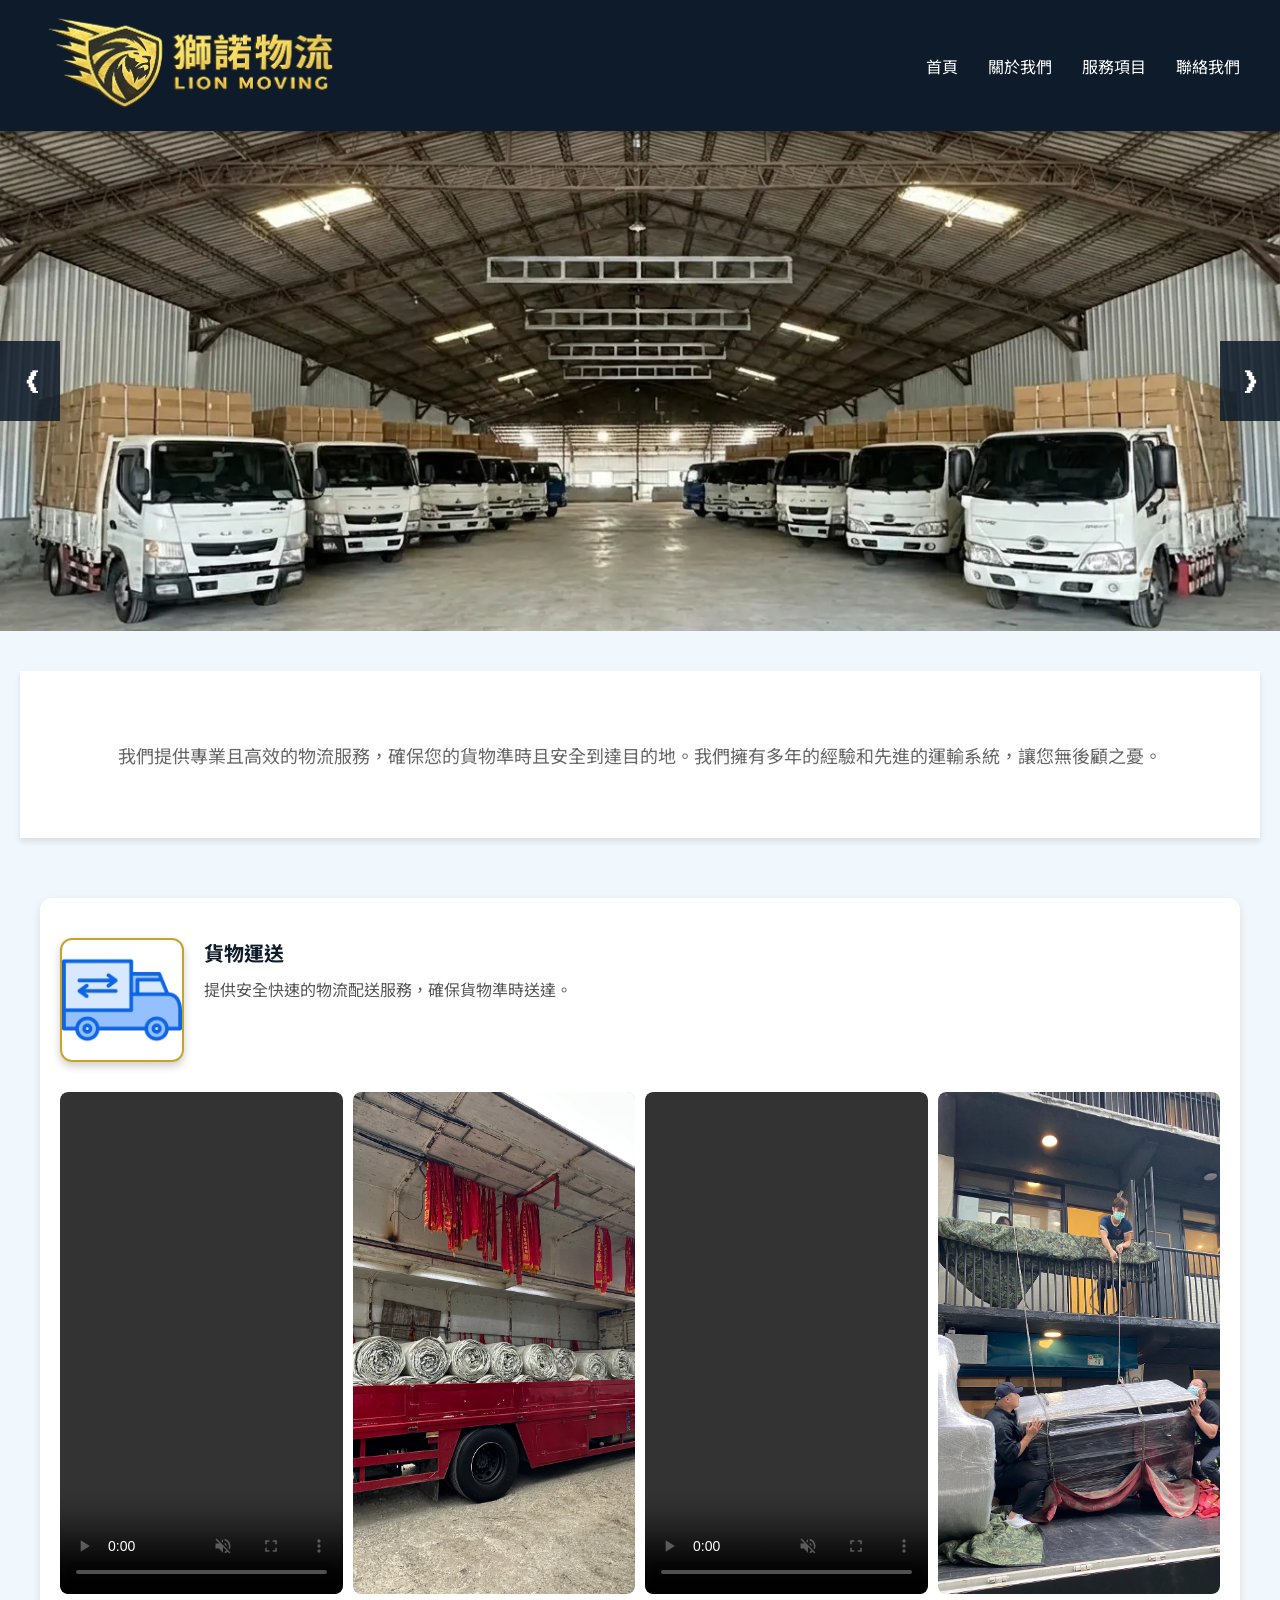
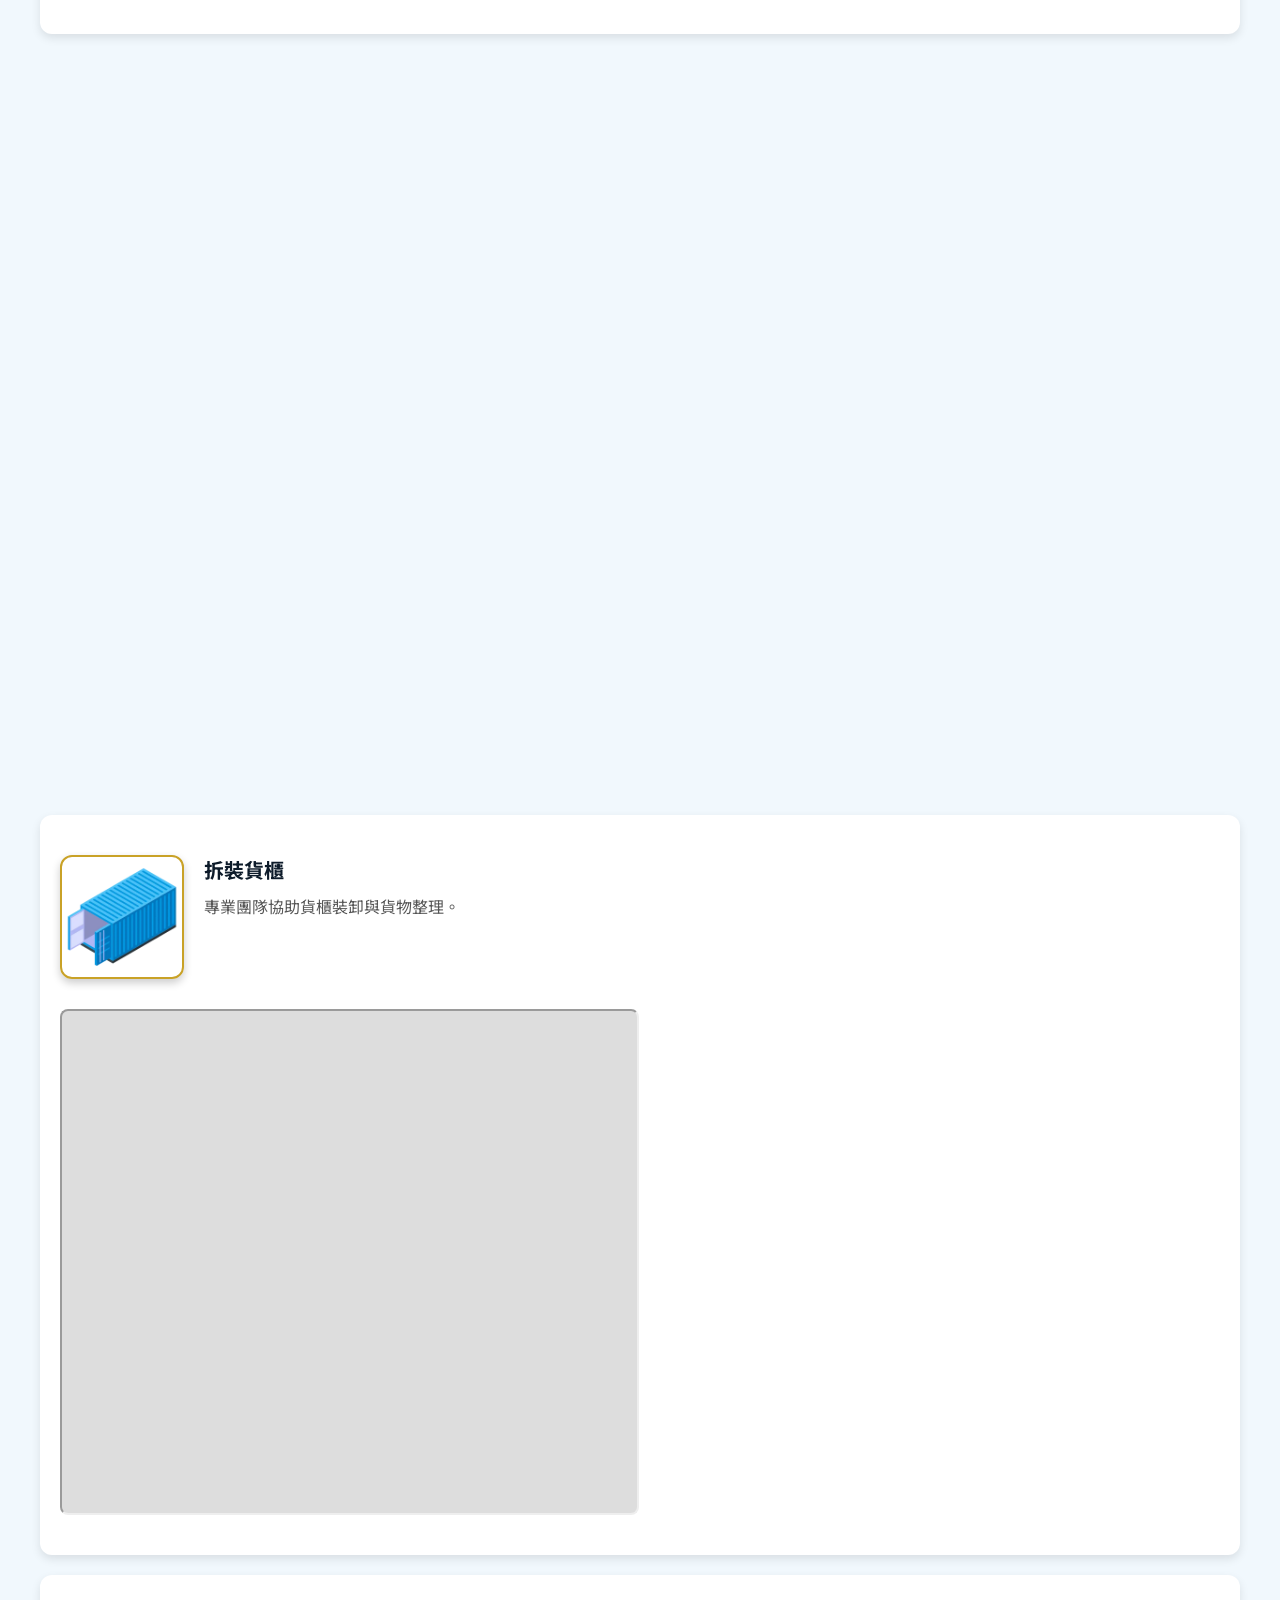
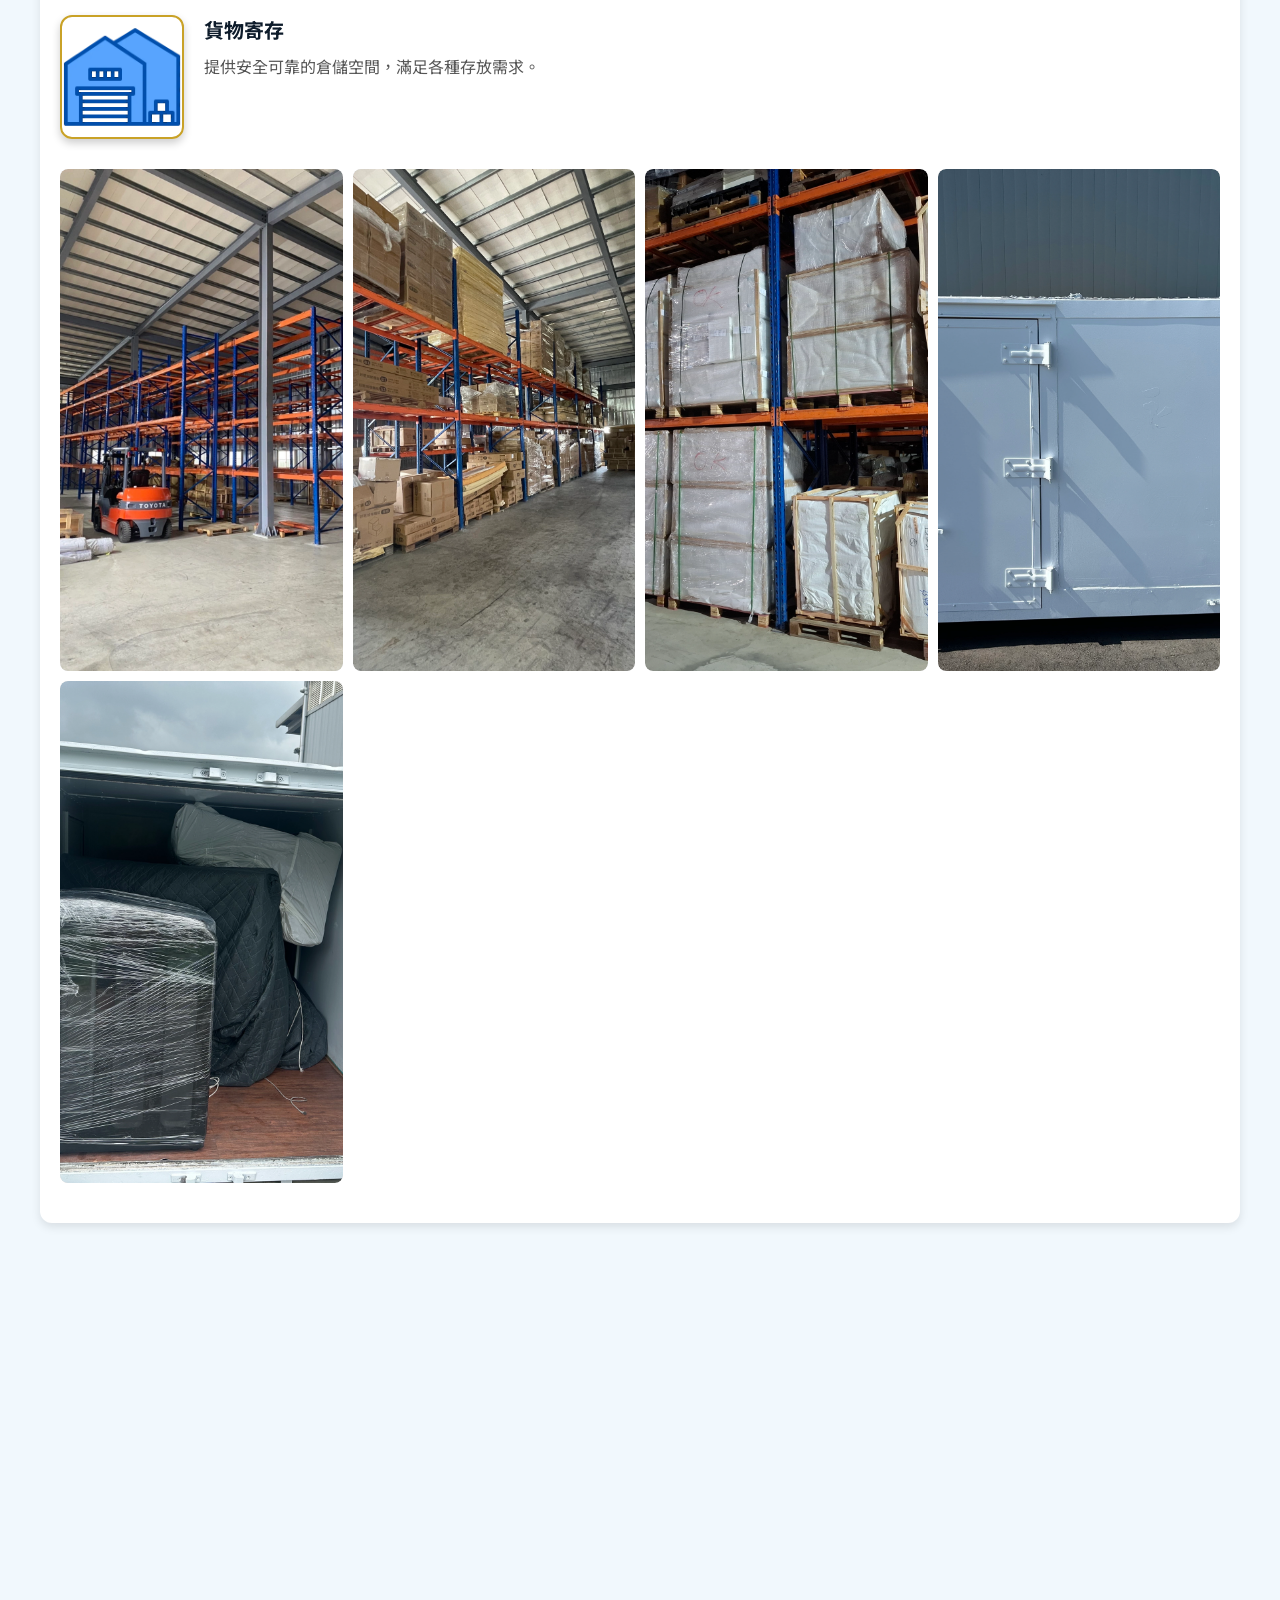
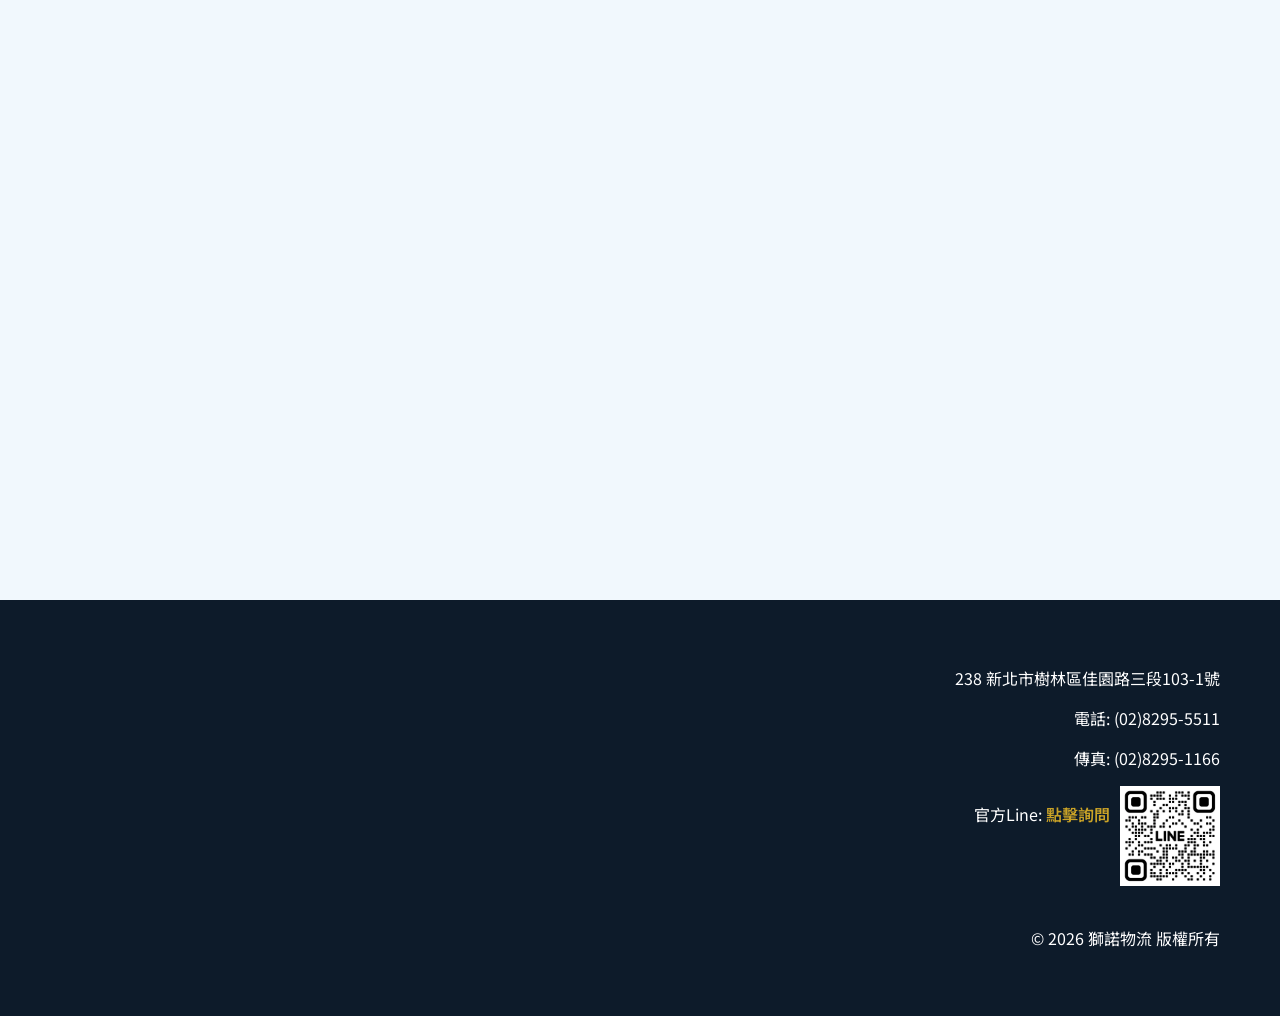
==== commit 28033b41: "Add files via upload" ====
--- a/index.html
+++ b/index.html
@@ -89,7 +89,13 @@
       </div>
     </div>
     <div class="media-row">
-      <iframe class="media-item media-wide" src="https://www.youtube.com/embed/qjcpychptwY?si=VYCwwKLUA05ogFu7" title="拆箱"></iframe>
+      <iframe
+        class="media-item media-wide" 
+        src="https://www.youtube.com/embed/qjcpychptwY?si=VYCwwKLUA05ogFu7" 
+        title="拆箱" 
+        allow="accelerometer; autoplay; clipboard-write; encrypted-media; gyroscope; picture-in-picture; fullscreen" 
+        allowfullscreen>
+      </iframe>
       <div class="media-item" data-src="service-DPP-2.webp"></div>
     </div>
   </div>
@@ -105,7 +111,13 @@
       </div>
     </div>
     <div class="media-row">
-      <iframe class="media-item media-wide" src="https://www.youtube.com/embed/ELRR9728NTU?si=twOtmVk4hv5awv-d" title="拆櫃"></iframe>
+      <iframe
+        class="media-item media-wide" 
+        src="https://www.youtube.com/embed/ELRR9728NTU?si=twOtmVk4hv5awv-d" 
+        title="拆櫃" 
+        allow="accelerometer; autoplay; clipboard-write; encrypted-media; gyroscope; picture-in-picture; fullscreen" 
+        allowfullscreen>
+      </iframe>
     </div>
   </div>
 
--- a/style.css
+++ b/style.css
@@ -1,4 +1,6 @@
+/*
 <style>
+*/
   /* 全域設定 */
   body {
     margin: 0;
@@ -306,4 +308,6 @@
     border-radius:10px;
   }
 
-</style>+/*
+</style>
+*/
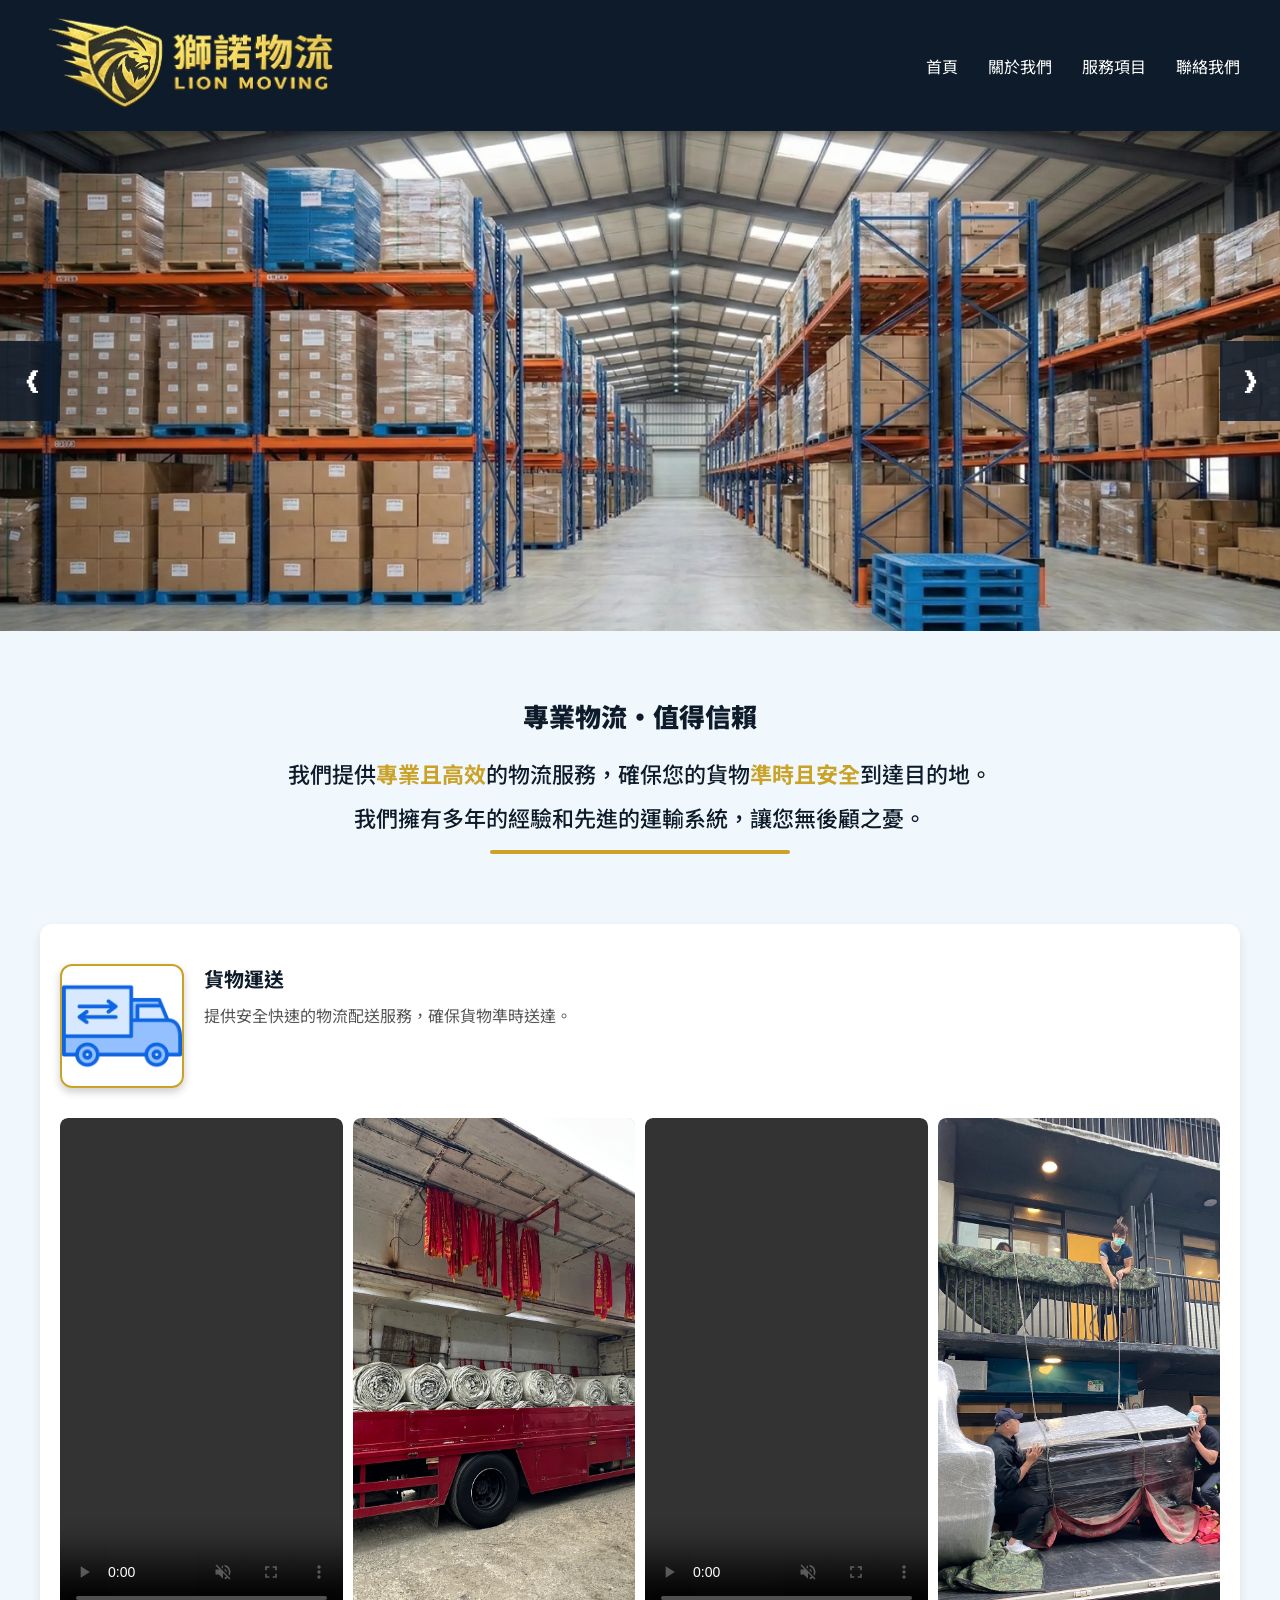
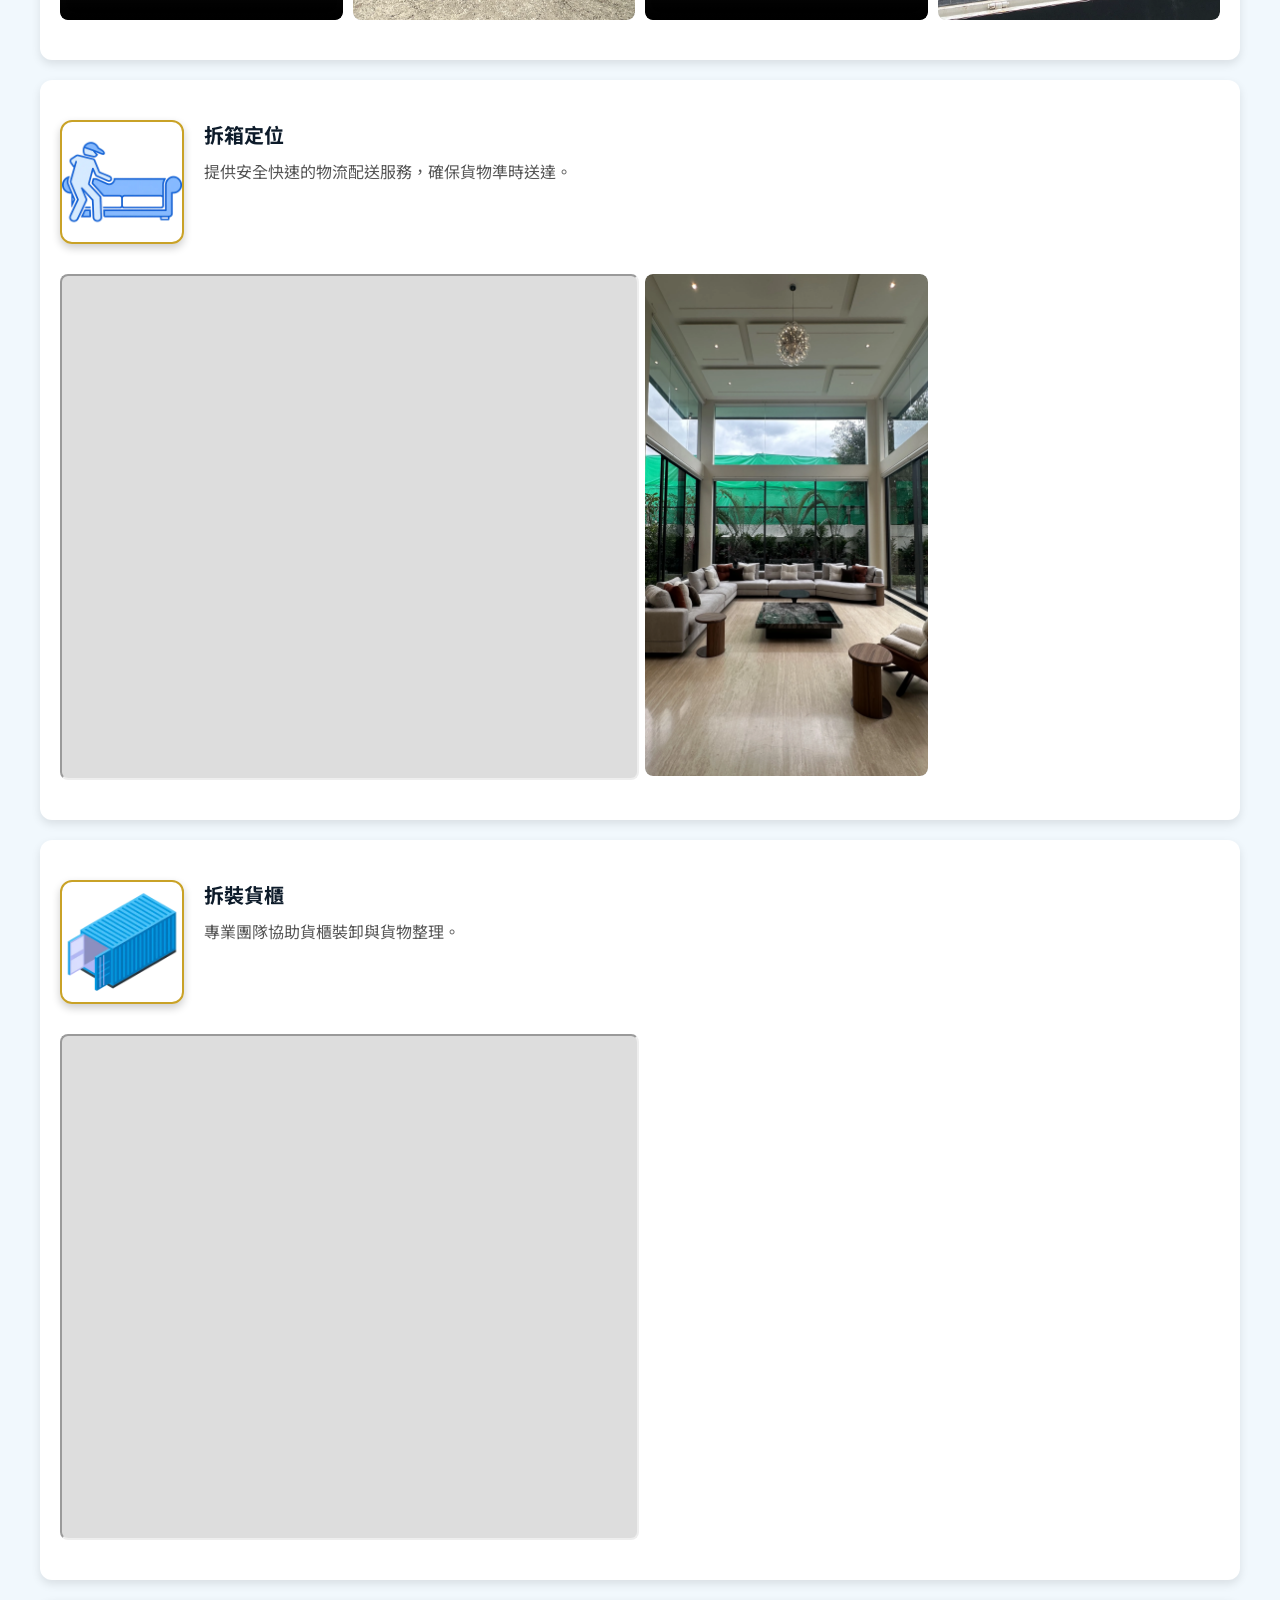
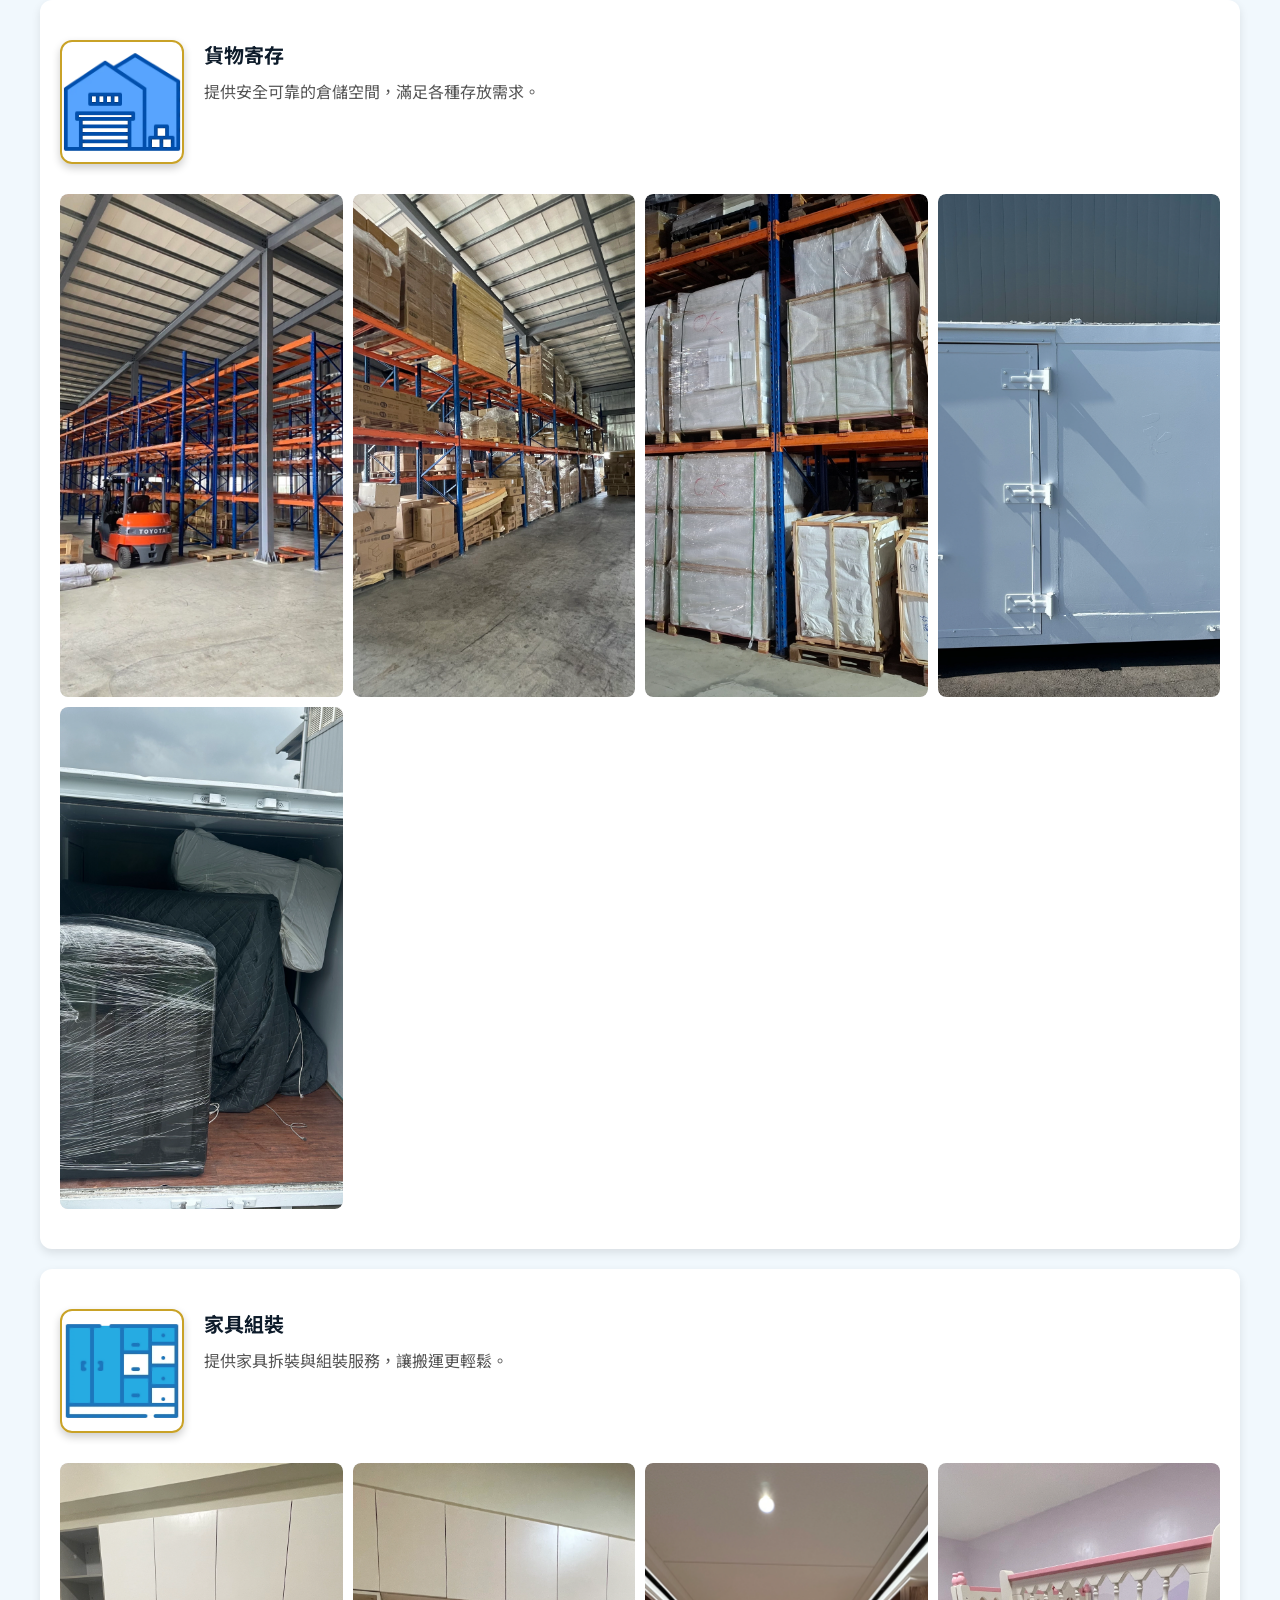
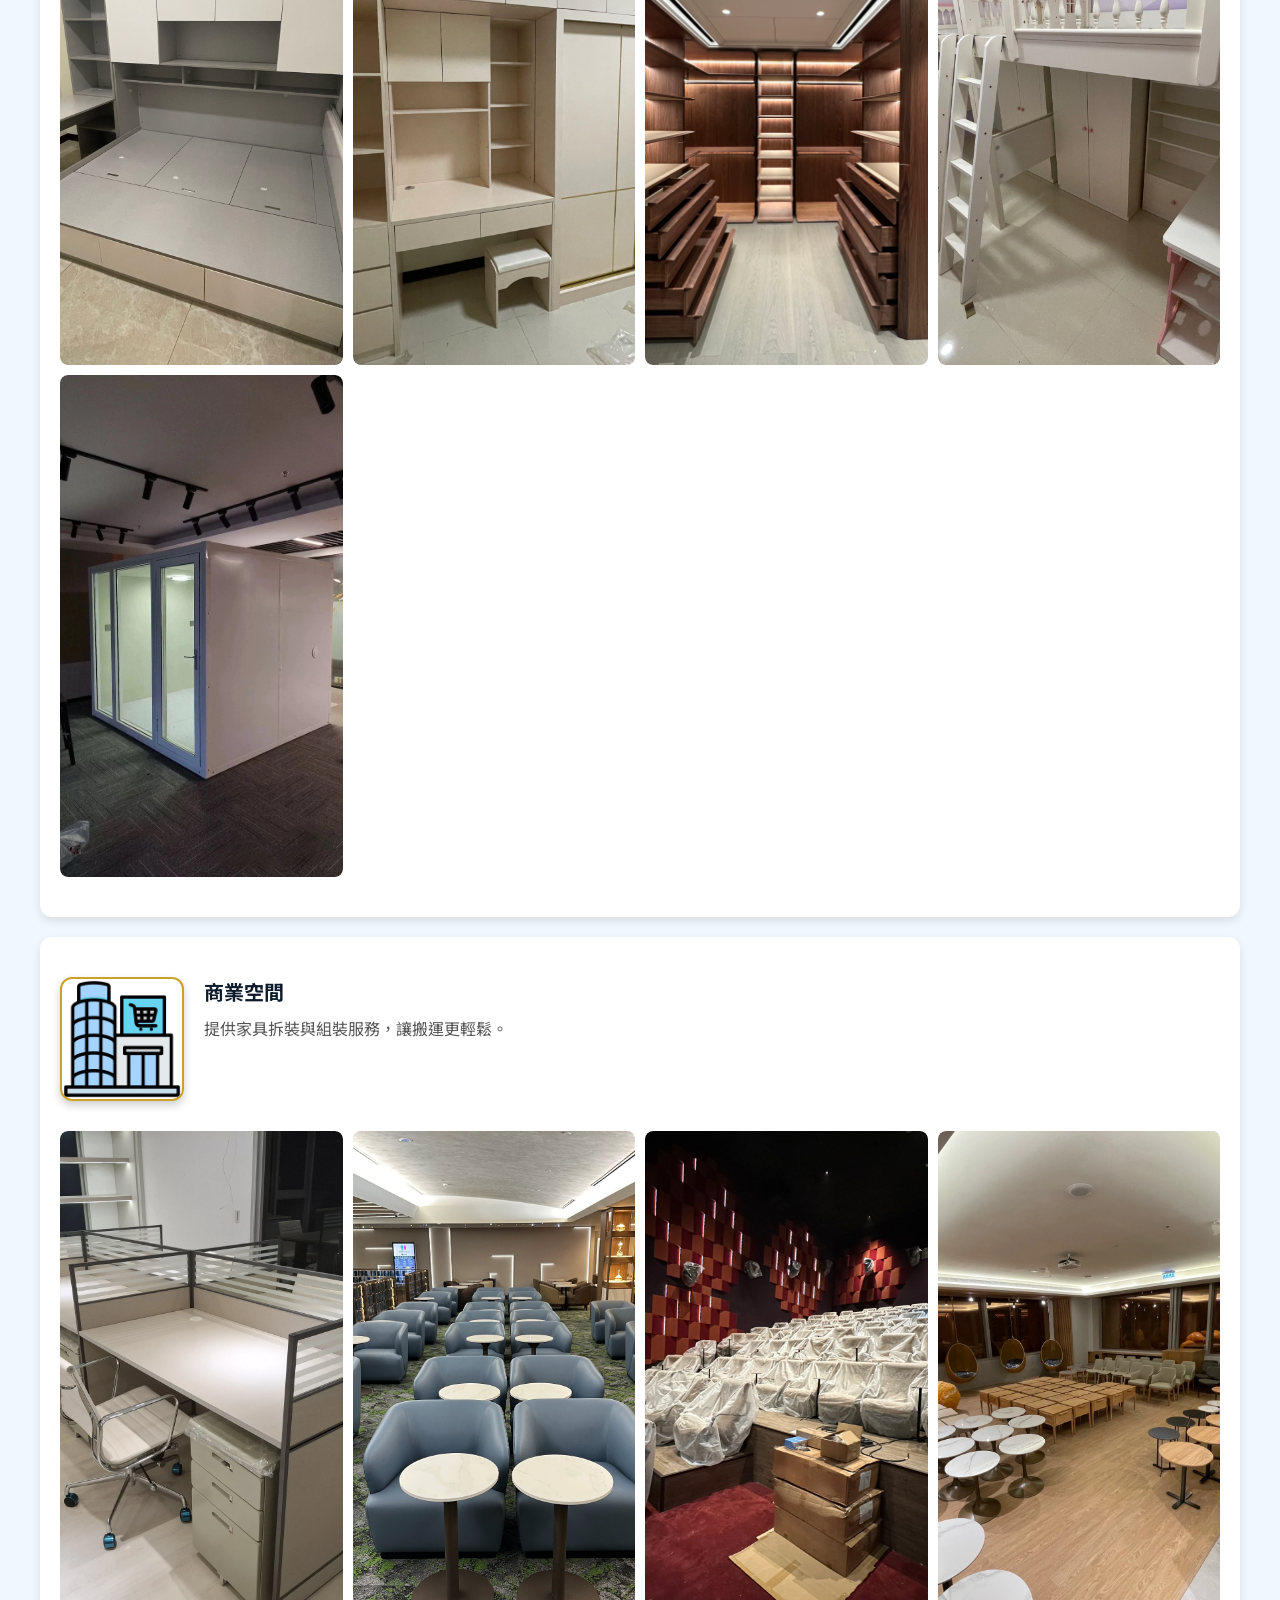
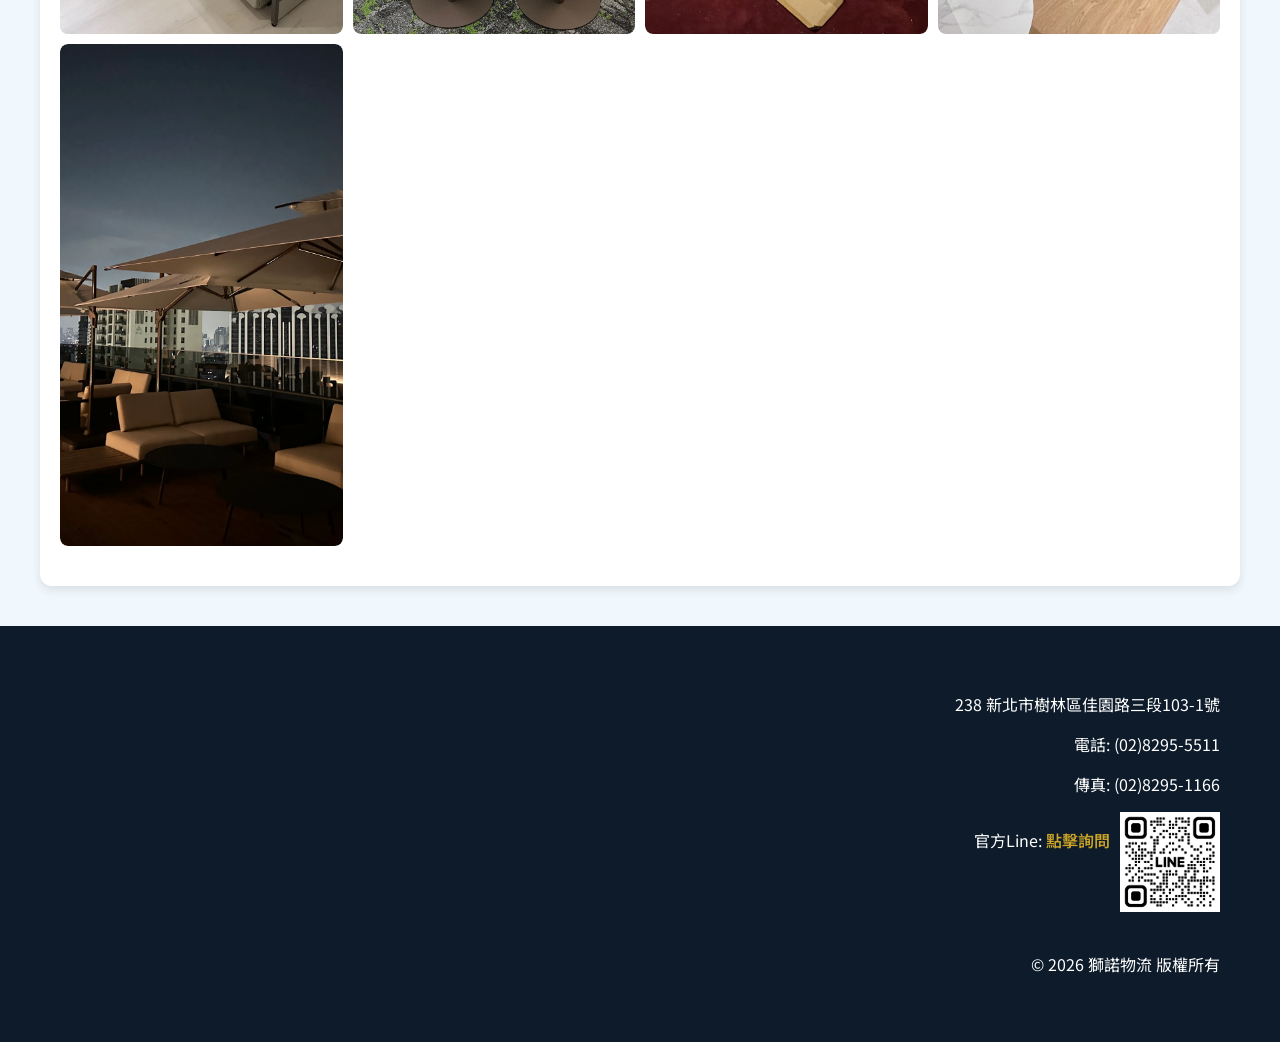
==== commit 4c1ba1b1: "Add files via upload" ====
--- a/index.html
+++ b/index.html
@@ -1,197 +1,187 @@
 <!DOCTYPE html>
 <html lang="zh-TW">
-<head>
-  <meta charset="UTF-8">
-  <meta name="viewport" content="width=device-width, initial-scale=1.0">
-  <title>獅諾物流</title>
+    <head>
+        <meta charset="UTF-8">
+        <meta name="viewport" content="width=device-width, initial-scale=1.0">
+        <title>獅諾物流</title>
 
-  <link href="https://fonts.googleapis.com/css2?family=Noto+Sans+TC:wght@400;700;900&display=swap" rel="stylesheet">
+        <link href="https://fonts.googleapis.com/css2?family=Noto+Sans+TC:wght@400;700;900&display=swap" rel="stylesheet">
+        <link rel="stylesheet" href="style.css">
+        <script src="script.js" defer></script>
+    </head>
 
-  <link rel="stylesheet" href="style.css">
-  <script src="script.js" defer></script>
-</head>
+    <body>
+        <!-- ✅ Lightbox -->
+        <div id="lightbox">
+            <img id="lightbox-img">
+        </div>
 
-<body>
-<!-- ✅ Lightbox -->
-<div id="lightbox">
-  <img id="lightbox-img">
-</div>
+        <div id="header"></div>
 
-<header class="header">
-  <div class="brand">
-    <a href="index.html">
-      <img src="logo.webp" alt="獅諾物流 LOGO" class="logo">
-    </a>
-  </div>
+        <section class="slider">
+            <div class="slides">
+                <img src="index-1.webp" class="slide active">
+                <img src="index-2.webp" class="slide">
+                <img src="index-3.webp" class="slide">
+                <img src="index-4.webp" class="slide">
+                <img src="index-5.webp" class="slide">
+            </div>
 
-  <nav class="nav-bar">
-    <a href="index.html">首頁</a>
-    <a href="about.html">關於我們</a>
-    <a href="service.html">服務項目</a>
-    <a href="contact.html">聯絡我們</a>
-  </nav>
-</header>
+            <button class="prev">&#10094;</button>
+            <button class="next">&#10095;</button>
+        </section>
 
-<section class="slider">
-  <div class="slides">
-    <img src="index-1.webp" class="slide active">
-    <img src="index-2.webp" class="slide">
-    <img src="index-3.webp" class="slide">
-    <img src="index-4.webp" class="slide">
-    <img src="index-5.webp" class="slide">
-  </div>
-  <button class="prev">&#10094;</button>
-  <button class="next">&#10095;</button>
-</section>
+        <section class="pre-main-content">
+            <h1>專業物流・值得信賴</h1>
+            <p>我們提供<span class="highlight">專業且高效</span>的物流服務，確保您的貨物<span class="highlight">準時且安全</span>到達目的地。</p>
+            <p>我們擁有多年的經驗和先進的運輸系統，讓您無後顧之憂。</p>
+        </section>
 
-<section class="pre-main-content">
-  <p>我們提供專業且高效的物流服務，確保您的貨物準時且安全到達目的地。我們擁有多年的經驗和先進的運輸系統，讓您無後顧之憂。</p>
-</section>
+        <section class="main-content">
+            <!--
+             中文名稱 | 英文縮寫 | 說明
+            ---------+---------+------------------------------
+             貨物運送 | DLV     | Delivery
+             拆箱定位 | DPP     | Disassembly + Positioning + Placement
+             拆裝貨櫃 | CNB     | Container / Box / Bundle
+             貨物寄存 | STO     | Storage
+             家具組裝 | ASM     | Assembly
+             商業空間 | CSP     | Commercial Space
+            -->
 
-<section class="main-content">
-  <!--
-   中文名稱 | 英文縮寫 | 說明
-  ---------+---------+------------------------------
-   貨物運送 | DLV     | Delivery
-   拆箱定位 | DPP     | Disassembly + Positioning + Placement
-   拆裝貨櫃 | CNB     | Container / Box / Bundle
-   貨物寄存 | STO     | Storage
-   家具組裝 | ASM     | Assembly
-   商業空間 | CSP     | Commercial Space
-  -->
+            <div class="service-section" id="service-DLV">
+                <div class="service-top">
+                    <div class="service-image-container">
+                        <img src="service-DLV.webp" alt="貨物運送" class="service-image">
+                    </div>
+                    <div class="service-text">
+                        <h2>貨物運送</h2>
+                        <p>提供安全快速的物流配送服務，確保貨物準時送達。</p>
+                    </div>
+                </div>
+                <div class="media-row">
+                    <div class="media-item" data-src="service-DLV-1.mp4"></div>
+                    <div class="media-item" data-src="service-DLV-2.webp"></div>
+                    <div class="media-item" data-src="service-DLV-3.mp4"></div>
+                    <div class="media-item" data-src="service-DLV-4.webp"></div>
+                </div>
+            </div>
 
-  <div class="service-section" id="service-DLV">
-    <div class="service-top">
-      <div class="service-image-container">
-        <img src="service-DLV.webp" alt="貨物運送" class="service-image">
-      </div>
-      <div class="service-text">
-        <h2>貨物運送</h2>
-        <p>提供安全快速的物流配送服務，確保貨物準時送達。</p>
-      </div>
-    </div>
-    <div class="media-row">
-      <div class="media-item" data-src="service-DLV-1.mp4"></div>
-      <div class="media-item" data-src="service-DLV-2.webp"></div>
-      <div class="media-item" data-src="service-DLV-3.mp4"></div>
-      <div class="media-item" data-src="service-DLV-4.webp"></div>
-    </div>
-  </div>
+            <div class="service-section" id="service-DPP">
+                <div class="service-top">
+                    <div class="service-image-container">
+                        <img src="service-DPP.webp" alt="拆箱定位" class="service-image">
+                    </div>
+                    <div class="service-text">
+                        <h2>拆箱定位</h2>
+                        <p>提供安全快速的物流配送服務，確保貨物準時送達。</p>
+                    </div>
+                </div>
+                <div class="media-row">
+                    <iframe
+                        class="media-item media-wide" 
+                        src="https://www.youtube.com/embed/qjcpychptwY?si=VYCwwKLUA05ogFu7" 
+                        title="拆箱" 
+                        allow="accelerometer; autoplay; clipboard-write; encrypted-media; gyroscope; picture-in-picture; fullscreen" 
+                        allowfullscreen>
+                    </iframe>
+                    <div class="media-item" data-src="service-DPP-2.webp"></div>
+                </div>
+            </div>
 
-  <div class="service-section" id="service-DPP">
-    <div class="service-top">
-      <div class="service-image-container">
-        <img src="service-DPP.webp" alt="拆箱定位" class="service-image">
-      </div>
-      <div class="service-text">
-        <h2>拆箱定位</h2>
-        <p>提供安全快速的物流配送服務，確保貨物準時送達。</p>
-      </div>
-    </div>
-    <div class="media-row">
-      <iframe
-        class="media-item media-wide" 
-        src="https://www.youtube.com/embed/qjcpychptwY?si=VYCwwKLUA05ogFu7" 
-        title="拆箱" 
-        allow="accelerometer; autoplay; clipboard-write; encrypted-media; gyroscope; picture-in-picture; fullscreen" 
-        allowfullscreen>
-      </iframe>
-      <div class="media-item" data-src="service-DPP-2.webp"></div>
-    </div>
-  </div>
+            <div class="service-section" id="service-CNB">
+                <div class="service-top">
+                    <div class="service-image-container">
+                        <img src="service-CNB.webp" alt="拆裝貨櫃" class="service-image">
+                    </div>
+                    <div class="service-text">
+                        <h2>拆裝貨櫃</h2>
+                        <p>專業團隊協助貨櫃裝卸與貨物整理。</p>
+                    </div>
+                </div>
+                <div class="media-row">
+                    <iframe
+                        class="media-item media-wide" 
+                        src="https://www.youtube.com/embed/ELRR9728NTU?si=twOtmVk4hv5awv-d" 
+                        title="拆櫃" 
+                        allow="accelerometer; autoplay; clipboard-write; encrypted-media; gyroscope; picture-in-picture; fullscreen" 
+                        allowfullscreen>
+                    </iframe>
+                </div>
+            </div>
 
-  <div class="service-section" id="service-CNB">
-    <div class="service-top">
-      <div class="service-image-container">
-        <img src="service-CNB.webp" alt="拆裝貨櫃" class="service-image">
-      </div>
-      <div class="service-text">
-        <h2>拆裝貨櫃</h2>
-        <p>專業團隊協助貨櫃裝卸與貨物整理。</p>
-      </div>
-    </div>
-    <div class="media-row">
-      <iframe
-        class="media-item media-wide" 
-        src="https://www.youtube.com/embed/ELRR9728NTU?si=twOtmVk4hv5awv-d" 
-        title="拆櫃" 
-        allow="accelerometer; autoplay; clipboard-write; encrypted-media; gyroscope; picture-in-picture; fullscreen" 
-        allowfullscreen>
-      </iframe>
-    </div>
-  </div>
+            <div class="service-section" id="service-STO">
+                <div class="service-top">
+                    <div class="service-image-container">
+                        <img src="service-STO.webp" alt="貨物寄存" class="service-image">
+                    </div>
+                    <div class="service-text">
+                        <h2>貨物寄存</h2>
+                        <p>提供安全可靠的倉儲空間，滿足各種存放需求。</p>
+                    </div>
+                </div>
+                <div class="media-row">
+                    <div class="media-item" data-src="service-STO-1.webp"></div>
+                    <div class="media-item" data-src="service-STO-2.webp"></div>
+                    <div class="media-item" data-src="service-STO-3.webp"></div>
+                    <div class="media-item" data-src="service-STO-4.webp"></div>
+                    <div class="media-item" data-src="service-STO-5.webp"></div>
+                </div>
+            </div>
 
-  <div class="service-section" id="service-STO">
-    <div class="service-top">
-      <div class="service-image-container">
-        <img src="service-STO.webp" alt="貨物寄存" class="service-image">
-      </div>
-      <div class="service-text">
-        <h2>貨物寄存</h2>
-        <p>提供安全可靠的倉儲空間，滿足各種存放需求。</p>
-      </div>
-    </div>
-    <div class="media-row">
-      <div class="media-item" data-src="service-STO-1.webp"></div>
-      <div class="media-item" data-src="service-STO-2.webp"></div>
-      <div class="media-item" data-src="service-STO-3.webp"></div>
-      <div class="media-item" data-src="service-STO-4.webp"></div>
-      <div class="media-item" data-src="service-STO-5.webp"></div>
-    </div>
-  </div>
+            <div class="service-section" id="service-ASM">
+                <div class="service-top">
+                    <div class="service-image-container">
+                        <img src="service-ASM.webp" alt="家具組裝" class="service-image">
+                    </div>
+                    <div class="service-text">
+                        <h2>家具組裝</h2>
+                        <p>提供家具拆裝與組裝服務，讓搬運更輕鬆。</p>
+                    </div>
+                </div>
+                <div class="media-row">
+                    <div class="media-item" data-src="service-ASM-1.webp"></div>
+                    <div class="media-item" data-src="service-ASM-2.webp"></div>
+                    <div class="media-item" data-src="service-ASM-3.webp"></div>
+                    <div class="media-item" data-src="service-ASM-4.webp"></div>
+                    <div class="media-item" data-src="service-ASM-5.webp"></div>
+                </div>
+            </div>
 
-  <div class="service-section" id="service-ASM">
-    <div class="service-top">
-      <div class="service-image-container">
-        <img src="service-ASM.webp" alt="家具組裝" class="service-image">
-      </div>
-      <div class="service-text">
-        <h2>家具組裝</h2>
-        <p>提供家具拆裝與組裝服務，讓搬運更輕鬆。</p>
-      </div>
-    </div>
-    <div class="media-row">
-      <div class="media-item" data-src="service-ASM-1.webp"></div>
-      <div class="media-item" data-src="service-ASM-2.webp"></div>
-      <div class="media-item" data-src="service-ASM-3.webp"></div>
-      <div class="media-item" data-src="service-ASM-4.webp"></div>
-      <div class="media-item" data-src="service-ASM-5.webp"></div>
-    </div>
-  </div>
+            <div class="service-section" id="service-CSP">
+                <div class="service-top">
+                    <div class="service-image-container">
+                        <img src="service-CSP.webp" alt="商業空間" class="service-image">
+                    </div>
+                    <div class="service-text">
+                        <h2>商業空間</h2>
+                        <p>提供家具拆裝與組裝服務，讓搬運更輕鬆。</p>
+                    </div>
+                </div>
+                <div class="media-row">
+                    <div class="media-item" data-src="service-CSP-1.webp"></div>
+                    <div class="media-item" data-src="service-CSP-2.webp"></div>
+                    <div class="media-item" data-src="service-CSP-3.webp"></div>
+                    <div class="media-item" data-src="service-CSP-4.webp"></div>
+                    <div class="media-item" data-src="service-CSP-5.webp"></div>
+                </div>
+            </div>
+        </section>
 
-  <div class="service-section" id="service-CSP">
-    <div class="service-top">
-      <div class="service-image-container">
-        <img src="service-CSP.webp" alt="商業空間" class="service-image">
-      </div>
-      <div class="service-text">
-        <h2>商業空間</h2>
-        <p>提供家具拆裝與組裝服務，讓搬運更輕鬆。</p>
-      </div>
-    </div>
-    <div class="media-row">
-      <div class="media-item" data-src="service-CSP-1.webp"></div>
-      <div class="media-item" data-src="service-CSP-2.webp"></div>
-      <div class="media-item" data-src="service-CSP-3.webp"></div>
-      <div class="media-item" data-src="service-CSP-4.webp"></div>
-      <div class="media-item" data-src="service-CSP-5.webp"></div>
-    </div>
-  </div>
-</section>
+        <div id="footer"></div>
 
-<section class="contact-section">
-  <p>238 新北市樹林區佳園路三段103-1號</p>
-  <p>電話: <span>(02)8295-5511</span></p>
-  <p>傳真: <span>(02)8295-1166</span></p>
+        <script>
+            // 載入 header
+            fetch('header.html')
+              .then(response => response.text())
+              .then(html => document.getElementById('header').innerHTML = html)
+              .catch(err => console.log('載入 header 失敗', err));
 
-  <div class="line-contact">
-    <p>官方Line: <a href="https://lin.ee/I6mCQkT" target="_blank">點擊詢問</a></p>
-    <img src="LineLionMoving.webp" style="max-width:100px;">
-  </div>
-
-  <br>
-  <p>© 2026 獅諾物流 版權所有</p>
-</section>
-
-</body>
+            // 載入 footer
+            fetch('footer.html')
+              .then(response => response.text())
+              .then(html => document.getElementById('footer').innerHTML = html)
+              .catch(err => console.log('載入 footer 失敗', err));
+        </script>
+    </body>
 </html>
--- a/style.css
+++ b/style.css
@@ -1,313 +1,339 @@
 /*
 <style>
 */
-  /* 全域設定 */
-  body {
-    margin: 0;
-    font-family: 'Noto Sans TC', sans-serif;
-    background-color: #f1f8fd;
-    color: #333;
-    scroll-behavior: smooth;
-  }
-
-  /* header 與導覽列 */
-  .header {
-    display: flex;
-    justify-content: space-between;
-    align-items: center;
-    padding: 10px 40px;
-    background-color: #0D1B2A;
-    box-shadow: 0 4px 6px rgba(0, 0, 0, 0.3);
-    position: sticky;
-    top: 0;
-    z-index: 100;
-  }
-
-  .brand { 
-    display: flex; 
-    align-items: center; 
-  }
-
-  .logo { 
-    width: 100%; 
-    max-width: 300px; /* 統一 logo 最大寬度 */
-    height: auto; 
-    margin-right: 10px; 
-  }
-
-  .nav-bar { 
-    display: flex; 
-    gap: 30px; 
-  }
-
-  .nav-bar a { 
-    text-decoration: none; 
-    color: #fff; 
-    font-size: 16px; 
-    transition: color 0.3s; 
-  }
-
-  .nav-bar a:hover { 
-    color: #C9A227; 
-  }
-
-  /* 快速導覽列 */
-  .quick-nav {
-    display: flex;
-    justify-content: center;
-    gap: 12px;
-    padding: 12px 0;
-    background-color: #e5f0fa;
-    flex-wrap: wrap;
-    position: sticky;
-    top: 70px;
-    z-index: 90;
-  }
-
-  .quick-nav a {
-    text-decoration: none;
-    padding: 6px 12px;
-    background-color: #0D1B2A;
-    color: #C9A227;
-    border-radius: 20px;
-    font-weight: 600;
-    transition: 0.3s;
-  }
-
-  .quick-nav a:hover { 
-    background-color: #C9A227; 
-    color: #0D1B2A; 
-  }
-
-  /* 輪播 Slider */
-  .slider {
-    position: relative;
-    width: 100%;
-    height: 500px;
-    overflow: hidden;
-  }
-
-  .slides {
-    position: relative;
-    width: 100%;
-    height: 100%;
-  }
-
-  /* 輪播淡入淡出效果 */
-  .slide {
-    position: absolute;
-    width: 100%;
-    height: 100%;
-    object-fit: cover;
-    opacity: 0;
-    transition: opacity 1s ease-in-out;
-    z-index: 0;
-  }
-
-  .slide.active {
-    opacity: 1;
-    z-index: 1;
-  }
-
-  .prev, .next {
-    position: absolute;
-    top: 50%;
-    transform: translateY(-50%);
-    width: 60px;
-    height: 80px;
-    background-color: rgba(13,27,42,0.85);
-    color: #ffffff;
-    border: none;
-    font-size: 30px;
-    cursor: pointer;
-    z-index: 10;
-    transition: all 0.3s;
-  }
-
-  .prev { left: 0; }
-  .next { right: 0; }
-
-  .prev:hover, .next:hover {
-    background-color: #C9A227;
-    color: #0D1B2A;
-  }
-
-  /* 前置內容區 */
-  .pre-main-content {
-    text-align: center;
-    padding: 50px 20px;
-    background-color: #fff;
-    margin: 40px auto;
-    max-width: 1200px;
-    box-shadow: 0 4px 6px rgba(0, 0, 0, 0.1);
-  }
-
-  .pre-main-content p {
-    font-size: 18px;
-    color: #666;
-    line-height: 1.6;
-    margin-top: 20px;
-  }
-
-  /* 主要內容區 */
-  .main-content { 
-    max-width: 1200px; 
-    margin: 0 auto; 
-    padding: 20px; 
-  }
-
-  /* 服務區塊 */
-  .service-section {
-    background-color: #fff;
-    padding: 40px 20px;
-    border-radius: 12px;
-    box-shadow: 0 4px 10px rgba(0,0,0,0.1);
-    margin-bottom: 20px;
-    opacity: 0;
-    transform: translateY(50px);
-    transition: all 0.8s ease;
-  }
-
-  .service-section.visible { 
-    opacity: 1; 
-    transform: translateY(0); 
-  }
-
-  .service-top {
-    display: flex;
-    gap: 20px;
-    align-items: flex-start;
-  }
-
-  .service-image-container {
-    display: flex;
-    flex-direction: column;
-    justify-content: flex-start;
-  }
-
-  .service-image {
-    width: 120px;
-    height: 120px;
-    object-fit: contain;
-    border-radius: 12px;
-    border: 2px solid #C9A227;
-    box-shadow: 0 4px 8px rgba(0,0,0,0.2);
-    margin-bottom: 30px;
-  }
-
-  .service-text {
-    display: flex;
-    flex-direction: column;
-    gap: 10px;
-    flex: 1;
-  }
-
-  .service-text h2 {
-    margin: 0;
-    font-size: 20px;
-    color: #0D1B2A;
-    text-align: left;
-  }
-
-  .service-text p {
-    margin: 0;
-    font-size: 16px;
-    line-height: 1.6;
-    color: #555;
-    text-align: left;
-  }
-
-  /* 媒體區塊 (照片、影片、iframe) */
-  .media-row {
-    display: grid;
-    gap: 10px;
-  }
-
-  .media-item {
-    position: relative;
-    width: 100%;
-    border-radius: 8px;
-    overflow: hidden;
-    background-color: #ddd;
-    display: flex;
-    justify-content: center;
-    align-items: center;
-  }
-
-  .media-item img,
-  .media-item video,
-  .media-item iframe {
-    position: absolute;
-    top: 0;
-    left: 0;
-    width: 100%;
-    height: 100%;
-    object-fit: cover;
-    border-radius: 8px;
-  }
-
-  .media-item.media-wide { grid-column: span 2; }
-
-  @media (min-width: 769px) { 
-    .media-row { grid-template-columns: repeat(4, 1fr); } 
-  }
-
-  @media (max-width: 768px) { 
-    .media-row { grid-template-columns: repeat(2, 1fr); } 
-  }
-
-  /* 聯絡區塊 */
-  .contact-section {
-    background-color: #0D1B2A;
-    color: #fff;
-    padding: 50px 60px 50px 20px;
-    text-align: right;
-  }
-
-  .contact-section a { 
-    color: #C9A227; 
-    font-weight: 600; 
-    text-decoration: none; 
-  }
-
-  .line-contact { 
-    display: flex; 
-    justify-content: flex-end; 
-    gap: 10px; 
-    margin-top: 10px; 
-  }
-
-  /* 手機版響應式 */
-  @media (max-width:768px) {
-    .header { flex-direction: column; gap: 10px; }
-    .nav-bar { flex-wrap: wrap; justify-content: center; }
-    .slider { height: 300px; }
-    .service-top { flex-direction: column; align-items: flex-start; }
-    .service-text { text-align: left; }
-    .contact-section { text-align: center; padding: 40px 20px; }
-    .line-contact { justify-content: center; }
-  }
-
-  /* Lightbox */
-  #lightbox {
-    display: none;
-    position: fixed;
-    top:0;
-    left:0;
-    width:100%;
-    height:100%;
-    background:rgba(0,0,0,0.8);
-    justify-content:center;
-    align-items:center;
-    z-index:999;
-  }
-
-  #lightbox img {
-    max-width:90%;
-    max-height:90%;
-    border-radius:10px;
-  }
-
+    /* 全域設定 */
+    body {
+        margin: 0;
+        font-family: 'Noto Sans TC', sans-serif;
+        background-color: #f1f8fd;
+        color: #333;
+        scroll-behavior: smooth;
+    }
+
+    /* header 與導覽列 */
+    .header {
+        display: flex;
+        justify-content: space-between;
+        align-items: center;
+        padding: 10px 40px;
+        background-color: #0D1B2A;
+        box-shadow: 0 4px 6px rgba(0, 0, 0, 0.3);
+        position: sticky;
+        top: 0;
+        z-index: 100;
+    }
+
+    .brand {
+        display: flex;
+        align-items: center;
+    }
+
+    .logo {
+        width: 100%;
+        max-width: 300px; /* 統一 logo 最大寬度 */
+        height: auto;
+        margin-right: 10px;
+    }
+
+    .nav-bar {
+        display: flex;
+        gap: 30px;
+    }
+
+    .nav-bar a {
+        text-decoration: none;
+        color: #fff;
+        font-size: 16px;
+        transition: color 0.3s;
+    }
+
+    .nav-bar a:hover {
+        color: #C9A227;
+    }
+
+    /* 快速導覽列 */
+    .quick-nav {
+        display: flex;
+        justify-content: center;
+        gap: 12px;
+        padding: 12px 0;
+        background-color: #e5f0fa;
+        flex-wrap: wrap;
+        position: sticky;
+        top: 70px;
+        z-index: 90;
+    }
+
+    .quick-nav a {
+        text-decoration: none;
+        padding: 6px 12px;
+        background-color: #0D1B2A;
+        color: #C9A227;
+        border-radius: 20px;
+        font-weight: 600;
+        transition: 0.3s;
+    }
+
+    .quick-nav a:hover {
+        background-color: #C9A227;
+        color: #0D1B2A;
+    }
+
+    /* 輪播 Slider */
+    .slider {
+        position: relative;
+        width: 100%;
+        height: 500px;
+        overflow: hidden;
+    }
+
+    .slides {
+        position: relative;
+        width: 100%;
+        height: 100%;
+    }
+
+    /* 輪播淡入淡出效果 */
+    .slide {
+        position: absolute;
+        width: 100%;
+        height: 100%;
+        object-fit: cover;
+        opacity: 0;
+        transition: opacity 1s ease-in-out;
+        z-index: 0;
+    }
+
+    .slide.active {
+        opacity: 1;
+        z-index: 1;
+    }
+
+    .prev, .next {
+        position: absolute;
+        top: 50%;
+        transform: translateY(-50%);
+        width: 60px;
+        height: 80px;
+        background-color: rgba(13,27,42,0.85);
+        color: #ffffff;
+        border: none;
+        font-size: 30px;
+        cursor: pointer;
+        z-index: 10;
+        transition: all 0.3s;
+    }
+
+    .prev { left: 0; }
+    .next { right: 0; }
+
+    .prev:hover, .next:hover {
+        background-color: #C9A227;
+        color: #0D1B2A;
+    }
+
+    /* 前置內容區 */
+    .pre-main-content {
+        text-align: center;
+        padding: 20px 20px 30px;
+        background: none;     /* ❌ 拿掉白底 */
+        margin: 20px auto;
+        max-width: 900px;
+        box-shadow: none;     /* ❌ 拿掉陰影 */
+    }
+
+    .pre-main-content h1 {
+        font-size: 26px;
+        color: #0D1B2A;
+        margin-bottom: 20px;
+        line-height: 1.8;
+        font-weight: 900;
+    }
+
+    .pre-main-content p {
+        font-size: 22px;      /* 🔥 放大 */
+        color: #0D1B2A;       /* 深色更穩重 */
+        line-height: 1.0;
+        font-weight: 500;
+    }
+
+    .highlight {
+        color: #C9A227;
+        font-weight: 700;
+    }
+
+    .pre-main-content::after {
+        content: "";
+        display: block;
+        width: 300px;
+        height: 4px;
+        background: #C9A227;
+        margin: 20px auto 0;
+        border-radius: 2px;
+    }
+
+    /* 主要內容區 */
+    .main-content {
+        max-width: 1200px;
+        margin: 0 auto;
+        padding: 20px;
+    }
+
+    /* 服務區塊 */
+    .service-section {
+        background-color: #fff;
+        padding: 40px 20px;
+        border-radius: 12px;
+        box-shadow: 0 4px 10px rgba(0,0,0,0.1);
+        margin-bottom: 20px;
+        /* 取消「初始隱藏 + 動畫」 */
+        /* opacity: 0; */
+        /* transform: translateY(50px); */
+        /* transition: all 0.8s ease; */
+        opacity: 1;
+        transform: none;
+        transition: none;
+    }
+
+    .service-section.visible {
+        opacity: 1;
+        transform: translateY(0);
+    }
+
+    .service-top {
+        display: flex;
+        gap: 20px;
+        align-items: flex-start;
+    }
+
+    .service-image-container {
+        display: flex;
+        flex-direction: column;
+        justify-content: flex-start;
+    }
+
+    .service-image {
+        width: 120px;
+        height: 120px;
+        object-fit: contain;
+        border-radius: 12px;
+        border: 2px solid #C9A227;
+        box-shadow: 0 4px 8px rgba(0,0,0,0.2);
+        margin-bottom: 30px;
+    }
+
+    .service-text {
+        display: flex;
+        flex-direction: column;
+        gap: 10px;
+        flex: 1;
+    }
+
+    .service-text h2 {
+        margin: 0;
+        font-size: 20px;
+        color: #0D1B2A;
+        text-align: left;
+    }
+
+    .service-text p {
+        margin: 0;
+        font-size: 16px;
+        line-height: 1.6;
+        color: #555;
+        text-align: left;
+    }
+
+    /* 媒體區塊 (照片、影片、iframe) */
+    .media-row {
+        display: grid;
+        gap: 10px;
+    }
+
+    .media-item {
+        position: relative;
+        width: 100%;
+        border-radius: 8px;
+        overflow: hidden;
+        background-color: #ddd;
+        display: flex;
+        justify-content: center;
+        align-items: center;
+    }
+
+    .media-item img,
+    .media-item video,
+    .media-item iframe {
+        position: absolute;
+        top: 0;
+        left: 0;
+        width: 100%;
+        height: 100%;
+        object-fit: cover;
+        border-radius: 8px;
+    }
+
+    .media-item.media-wide { grid-column: span 2; }
+
+    @media (min-width: 769px) {
+        .media-row { grid-template-columns: repeat(4, 1fr); }
+    }
+
+    @media (max-width: 768px) {
+        .media-row { grid-template-columns: repeat(2, 1fr); }
+    }
+
+    /* 聯絡區塊 */
+    .contact-section {
+        background-color: #0D1B2A;
+        color: #fff;
+        padding: 50px 60px 50px 20px;
+        text-align: right;
+    }
+
+    .contact-section a {
+        color: #C9A227;
+        font-weight: 600;
+        text-decoration: none;
+    }
+
+    .line-contact {
+        display: flex;
+        justify-content: flex-end;
+        gap: 10px;
+        margin-top: 10px;
+    }
+
+    /* 手機版響應式 */
+    @media (max-width:768px) {
+        .header { flex-direction: column; gap: 10px; }
+        .nav-bar { flex-wrap: wrap; justify-content: center; }
+        .slider { height: 300px; }
+        .service-top { flex-direction: column; align-items: flex-start; }
+        .service-text { text-align: left; }
+        .contact-section { text-align: center; padding: 40px 20px; }
+        .line-contact { justify-content: center; }
+    }
+
+    /* Lightbox */
+    #lightbox {
+        display: none;
+        position: fixed;
+        top:0;
+        left:0;
+        width:100%;
+        height:100%;
+        background:rgba(0,0,0,0.8);
+        justify-content:center;
+        align-items:center;
+        z-index:999;
+    }
+
+    #lightbox img {
+        max-width:90%;
+        max-height:90%;
+        border-radius:10px;
+    }
 /*
 </style>
 */
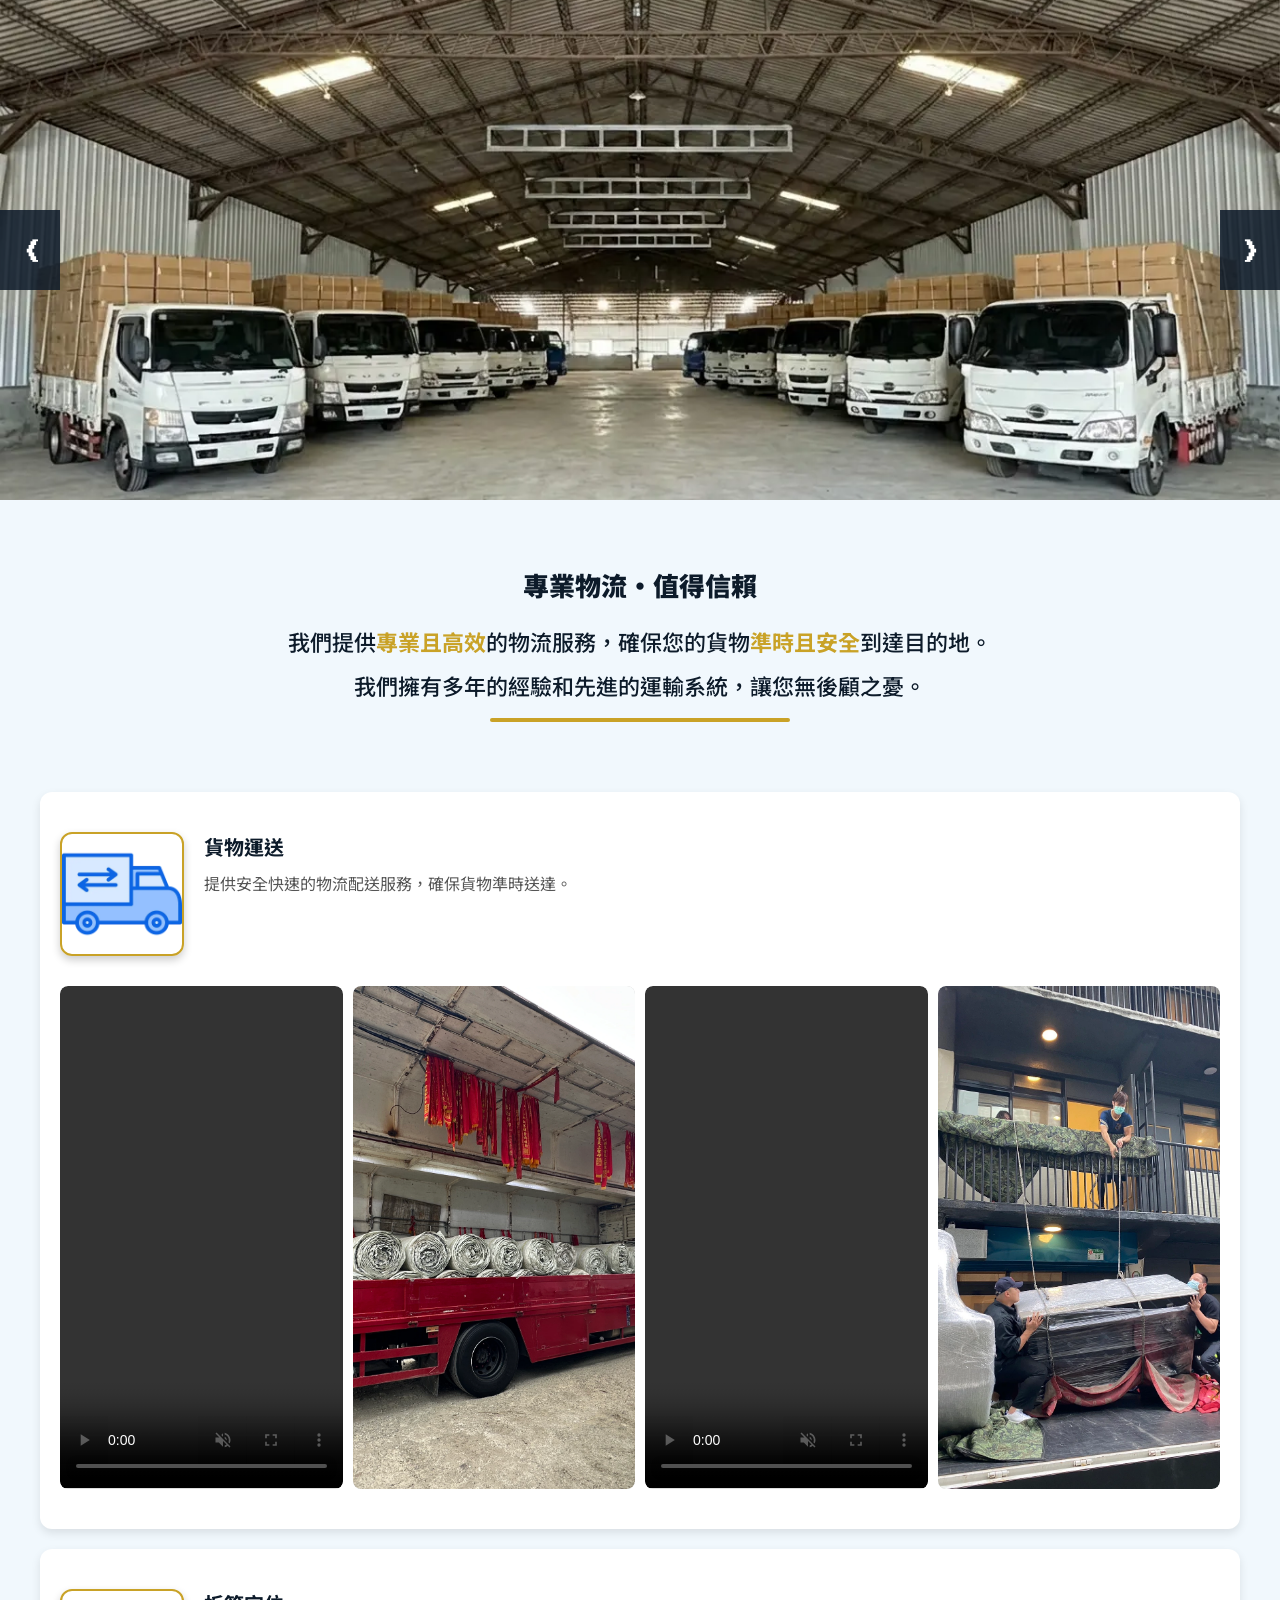
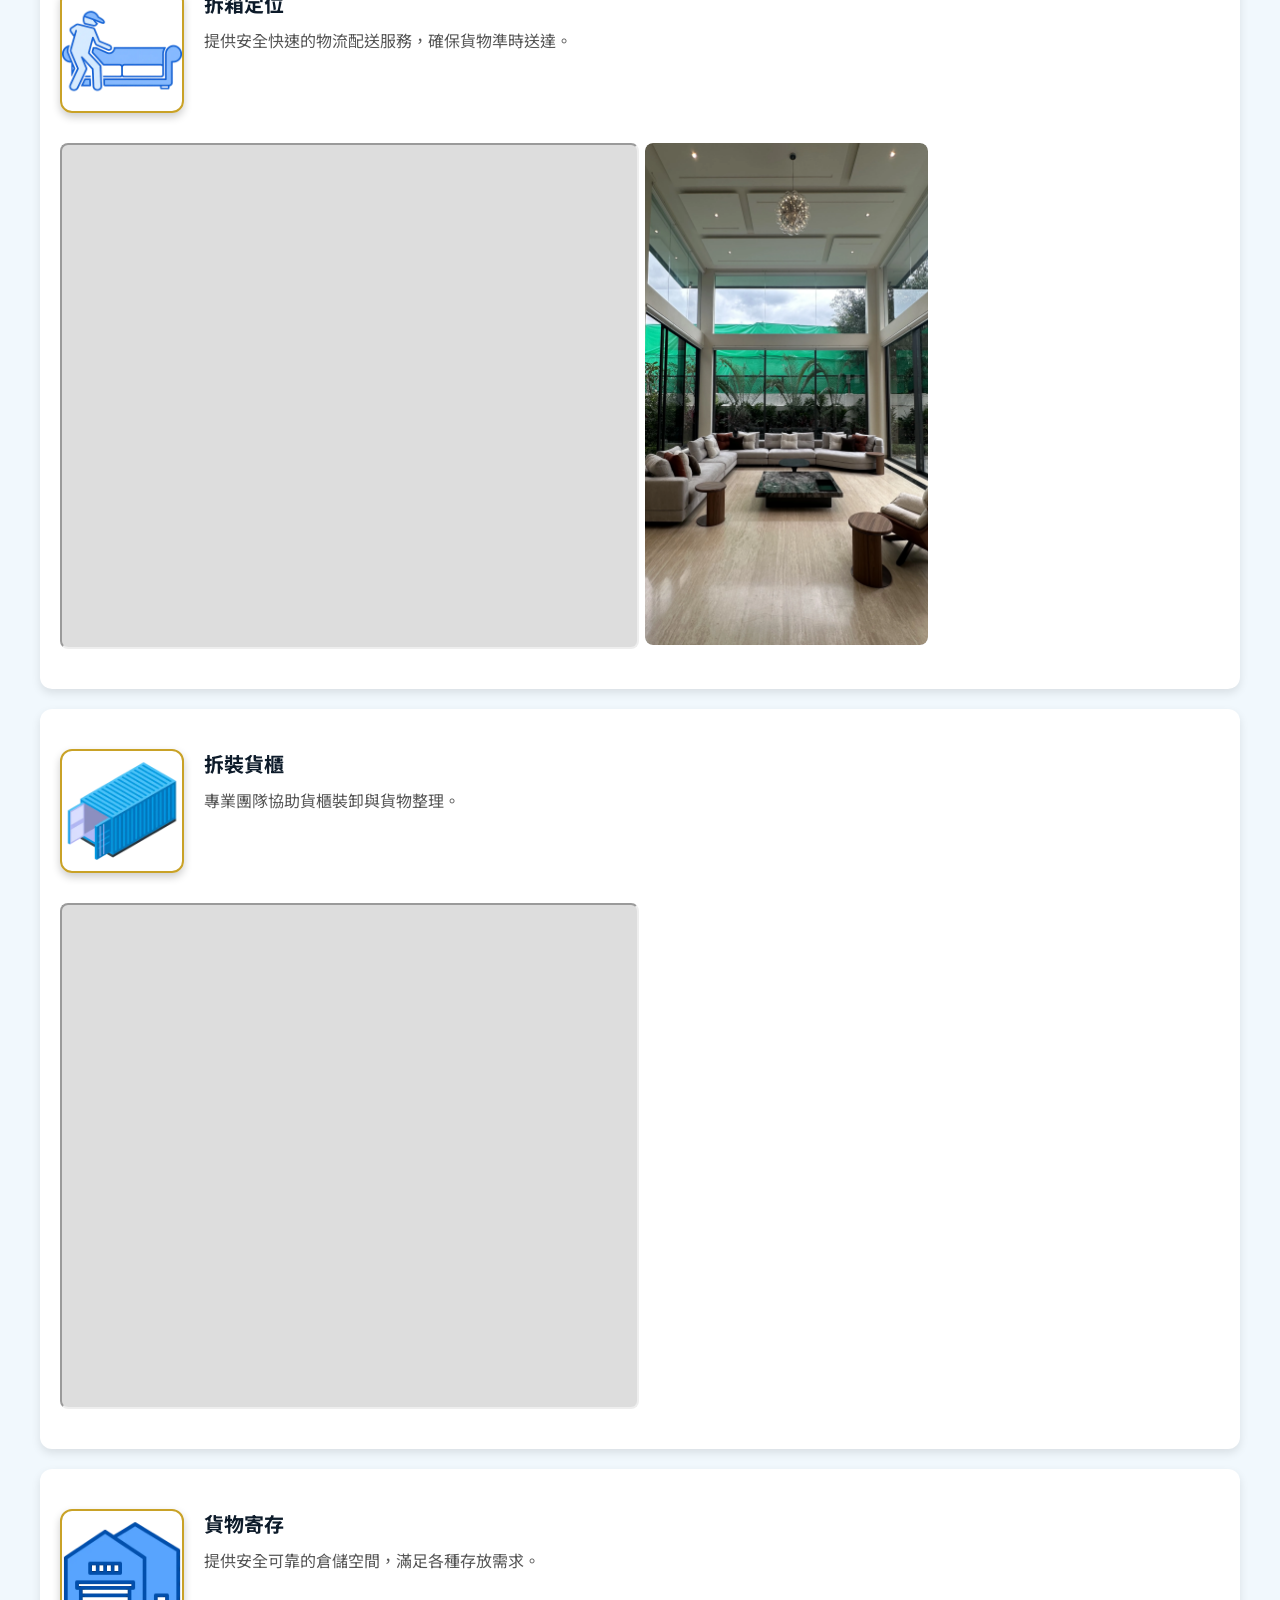
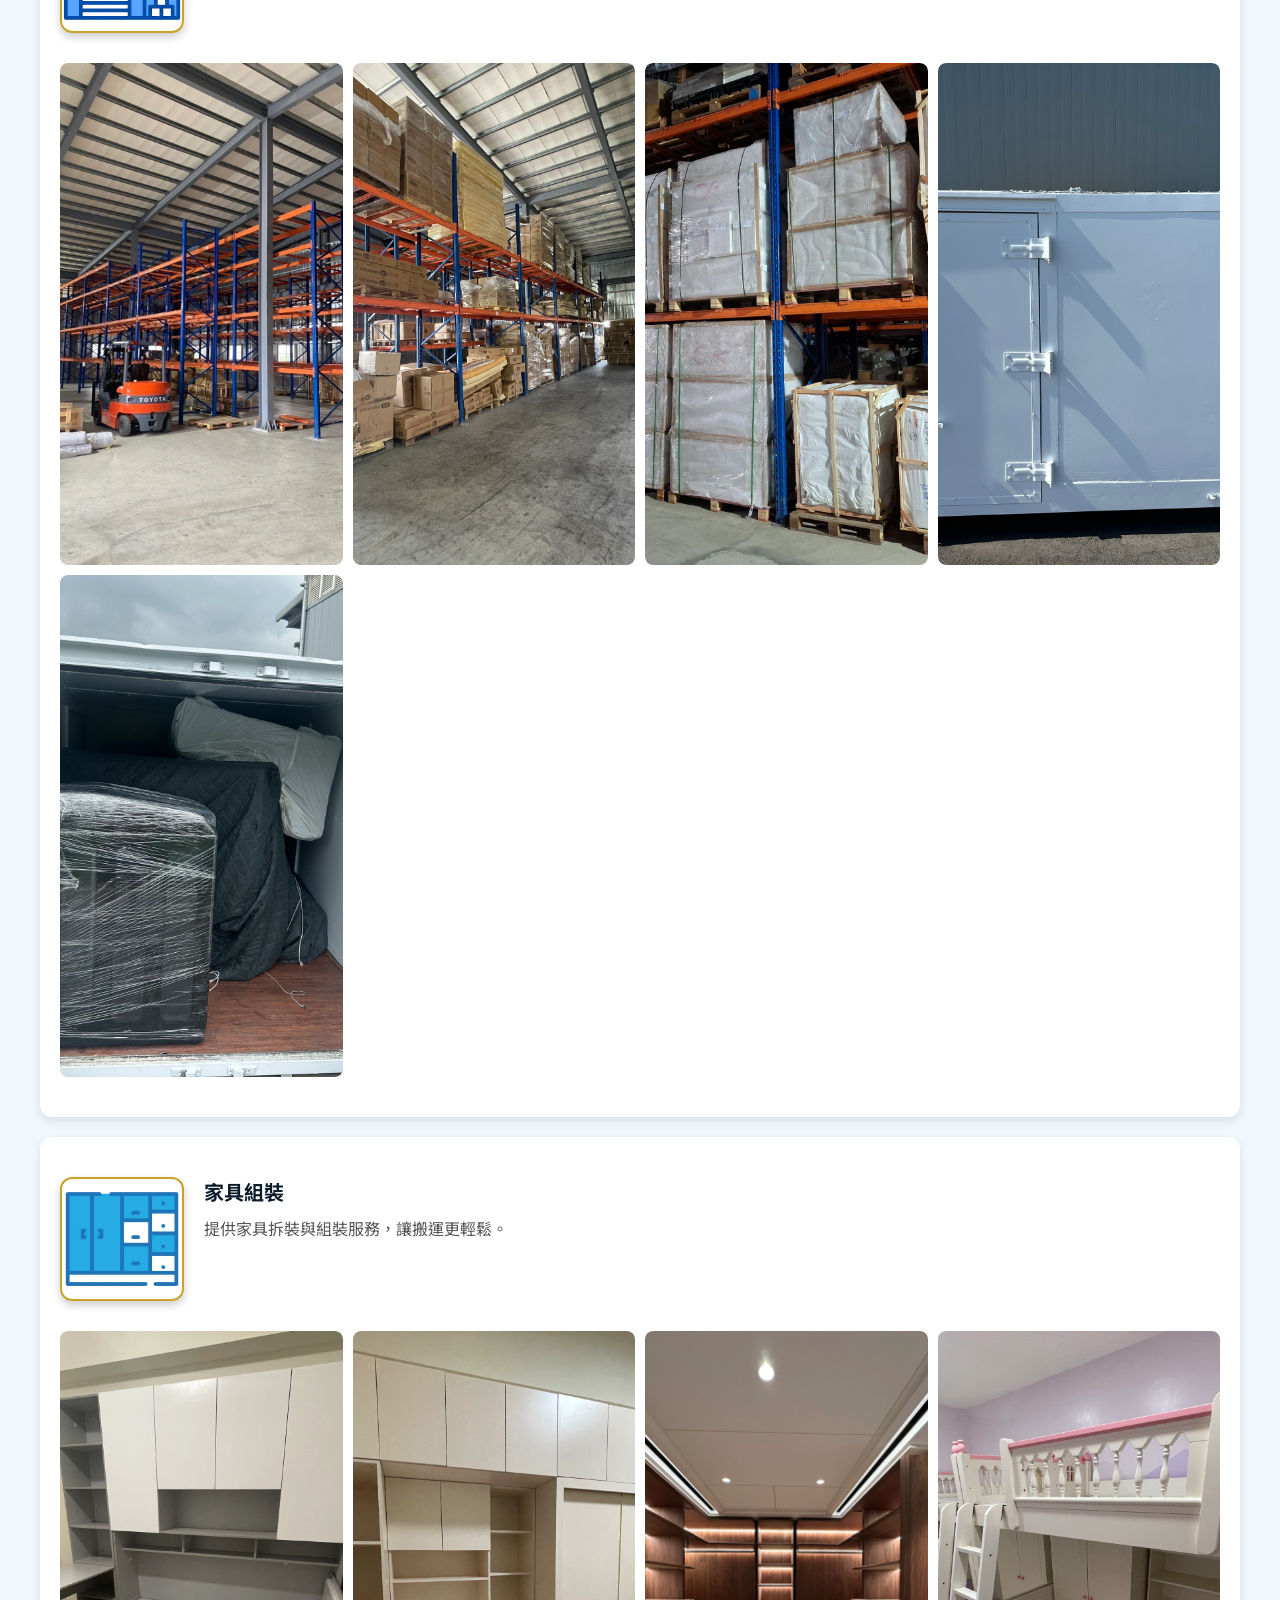
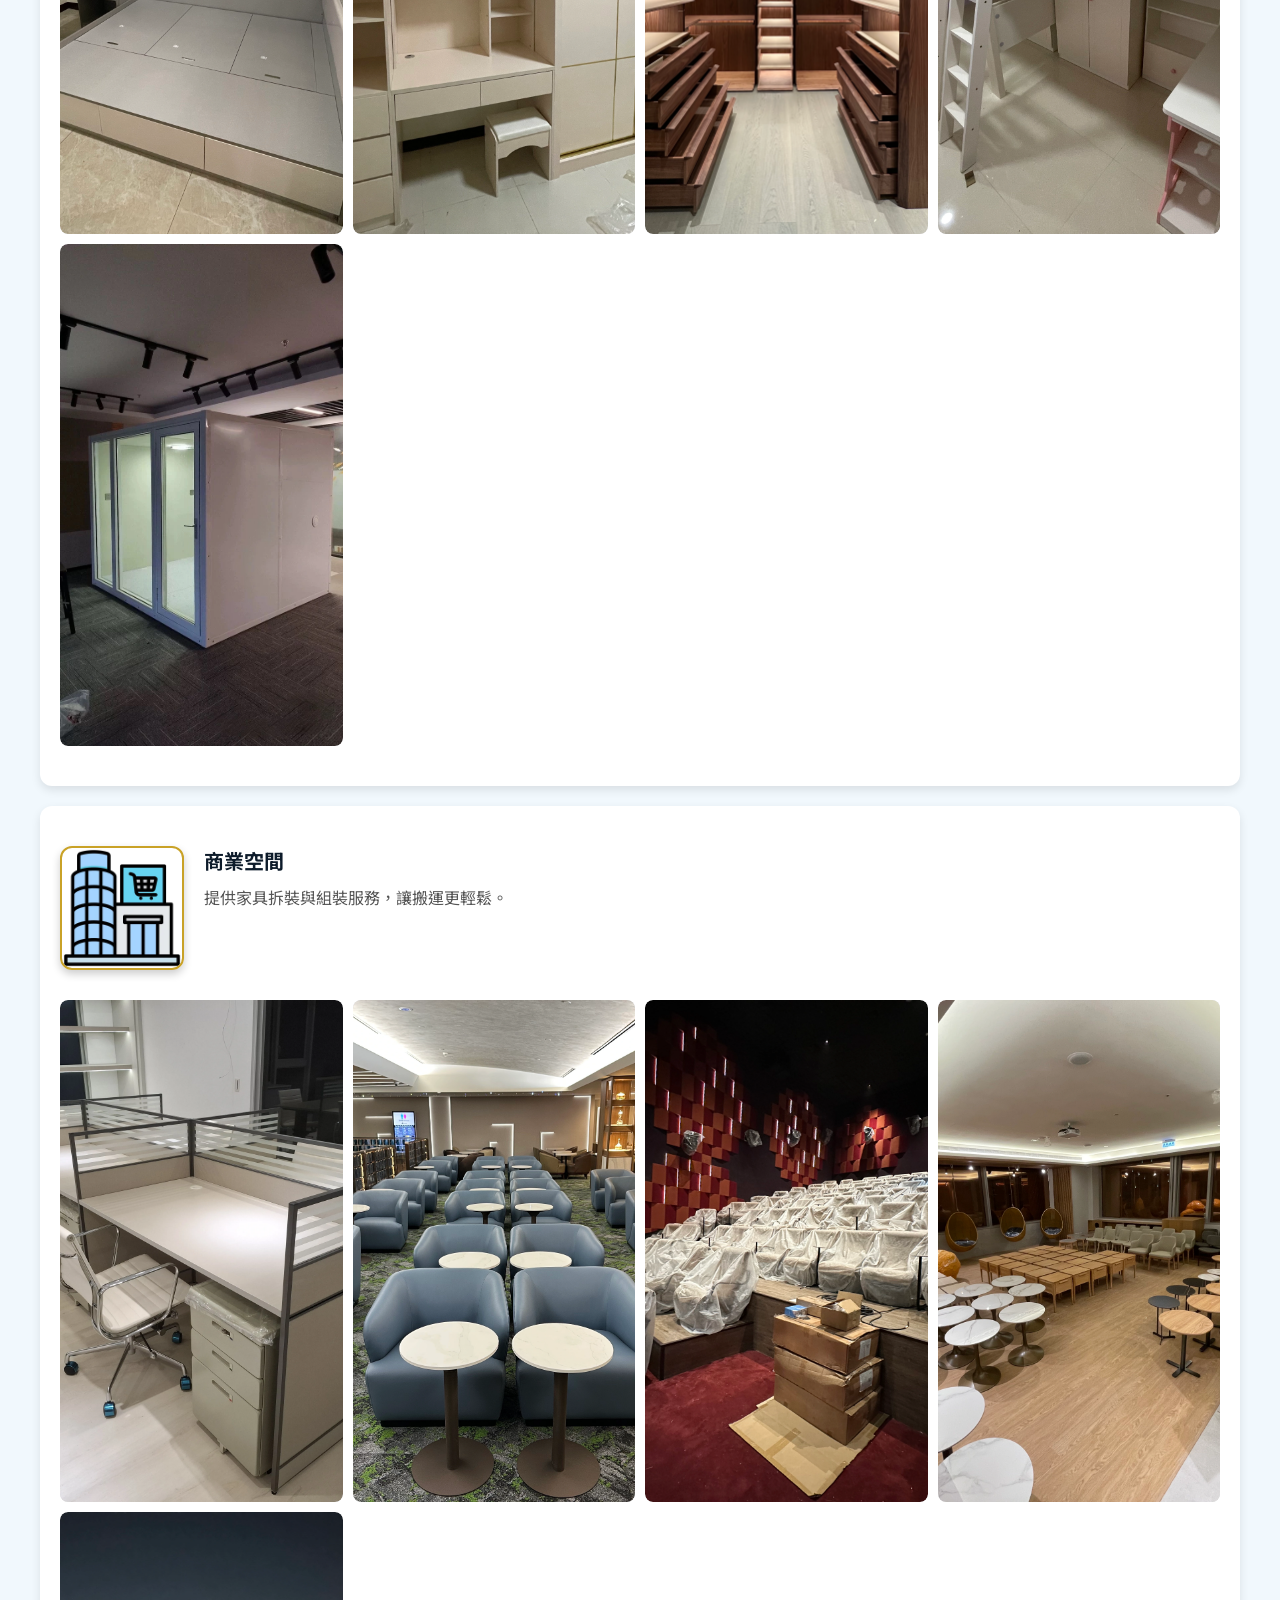
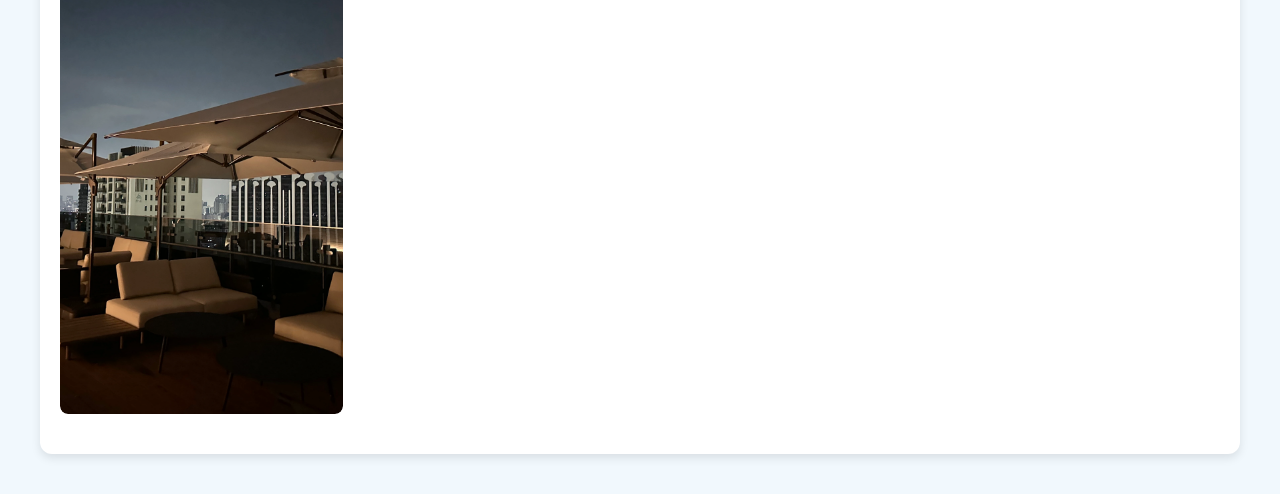
==== commit 81b17c31: "Add files via upload" ====
--- a/index.html
+++ b/index.html
@@ -102,7 +102,7 @@
                 <div class="media-row">
                     <iframe
                         class="media-item media-wide" 
-                        src="https://www.youtube.com/embed/ELRR9728NTU?si=twOtmVk4hv5awv-d" 
+                        src="https://www.youtube.com/embed/cGlGjLO-V6c?si=eBFmw1BOfnsX7vh9" 
                         title="拆櫃" 
                         allow="accelerometer; autoplay; clipboard-write; encrypted-media; gyroscope; picture-in-picture; fullscreen" 
                         allowfullscreen>
@@ -173,9 +173,26 @@
         <script>
             // 載入 header
             fetch('header.html')
-              .then(response => response.text())
-              .then(html => document.getElementById('header').innerHTML = html)
-              .catch(err => console.log('載入 header 失敗', err));
+                .then(response => response.text())
+                .then(html => {
+                    document.getElementById('header').innerHTML = html;
+
+                    const hamburger = document.getElementById("hamburger");
+                    const navbar = document.getElementById("navbar");
+
+                    // ✅ 漢堡開關
+                    hamburger.addEventListener("click", () => {
+                        navbar.classList.toggle("active");
+                    });
+
+                    // ✅ 點外面關閉
+                    document.addEventListener("click", (e) => {
+                        if (!hamburger.contains(e.target) && !navbar.contains(e.target)) {
+                            navbar.classList.remove("active");
+                        }
+                    });
+                });
+                .catch(err => console.log('載入 header 失敗', err));
 
             // 載入 footer
             fetch('footer.html')
--- a/style.css
+++ b/style.css
@@ -49,6 +49,14 @@
 
     .nav-bar a:hover {
         color: #C9A227;
+    }
+
+    /* 漢堡按鈕（預設桌機隱藏） */
+    .hamburger {
+        display: none;
+        font-size: 28px;
+        color: #fff;
+        cursor: pointer;
     }
 
     /* 快速導覽列 */
@@ -306,8 +314,40 @@
 
     /* 手機版響應式 */
     @media (max-width:768px) {
-        .header { flex-direction: column; gap: 10px; }
-        .nav-bar { flex-wrap: wrap; justify-content: center; }
+        .header { 
+            flex-direction: column; 
+            gap: 10px; 
+            align-items: flex-start;
+            position: relative;
+        }
+
+        /* 漢堡顯示 */
+        .hamburger {
+            display: block;
+            position: absolute;
+            right: 20px;
+            top: 15px;
+        }
+
+        /* 🔥 原本 nav-bar 改掉 */
+        .nav-bar { 
+            display: none; 
+            flex-direction: column;
+            width: 100%;
+            background-color: #0D1B2A;
+            text-align: center;
+        }
+
+        /* 🔥 新增：打開狀態 */
+        .nav-bar.active {
+            display: flex;
+        }
+
+        .nav-bar a {
+            padding: 12px 0;
+            border-top: 1px solid rgba(255,255,255,0.1);
+        }
+
         .slider { height: 300px; }
         .service-top { flex-direction: column; align-items: flex-start; }
         .service-text { text-align: left; }
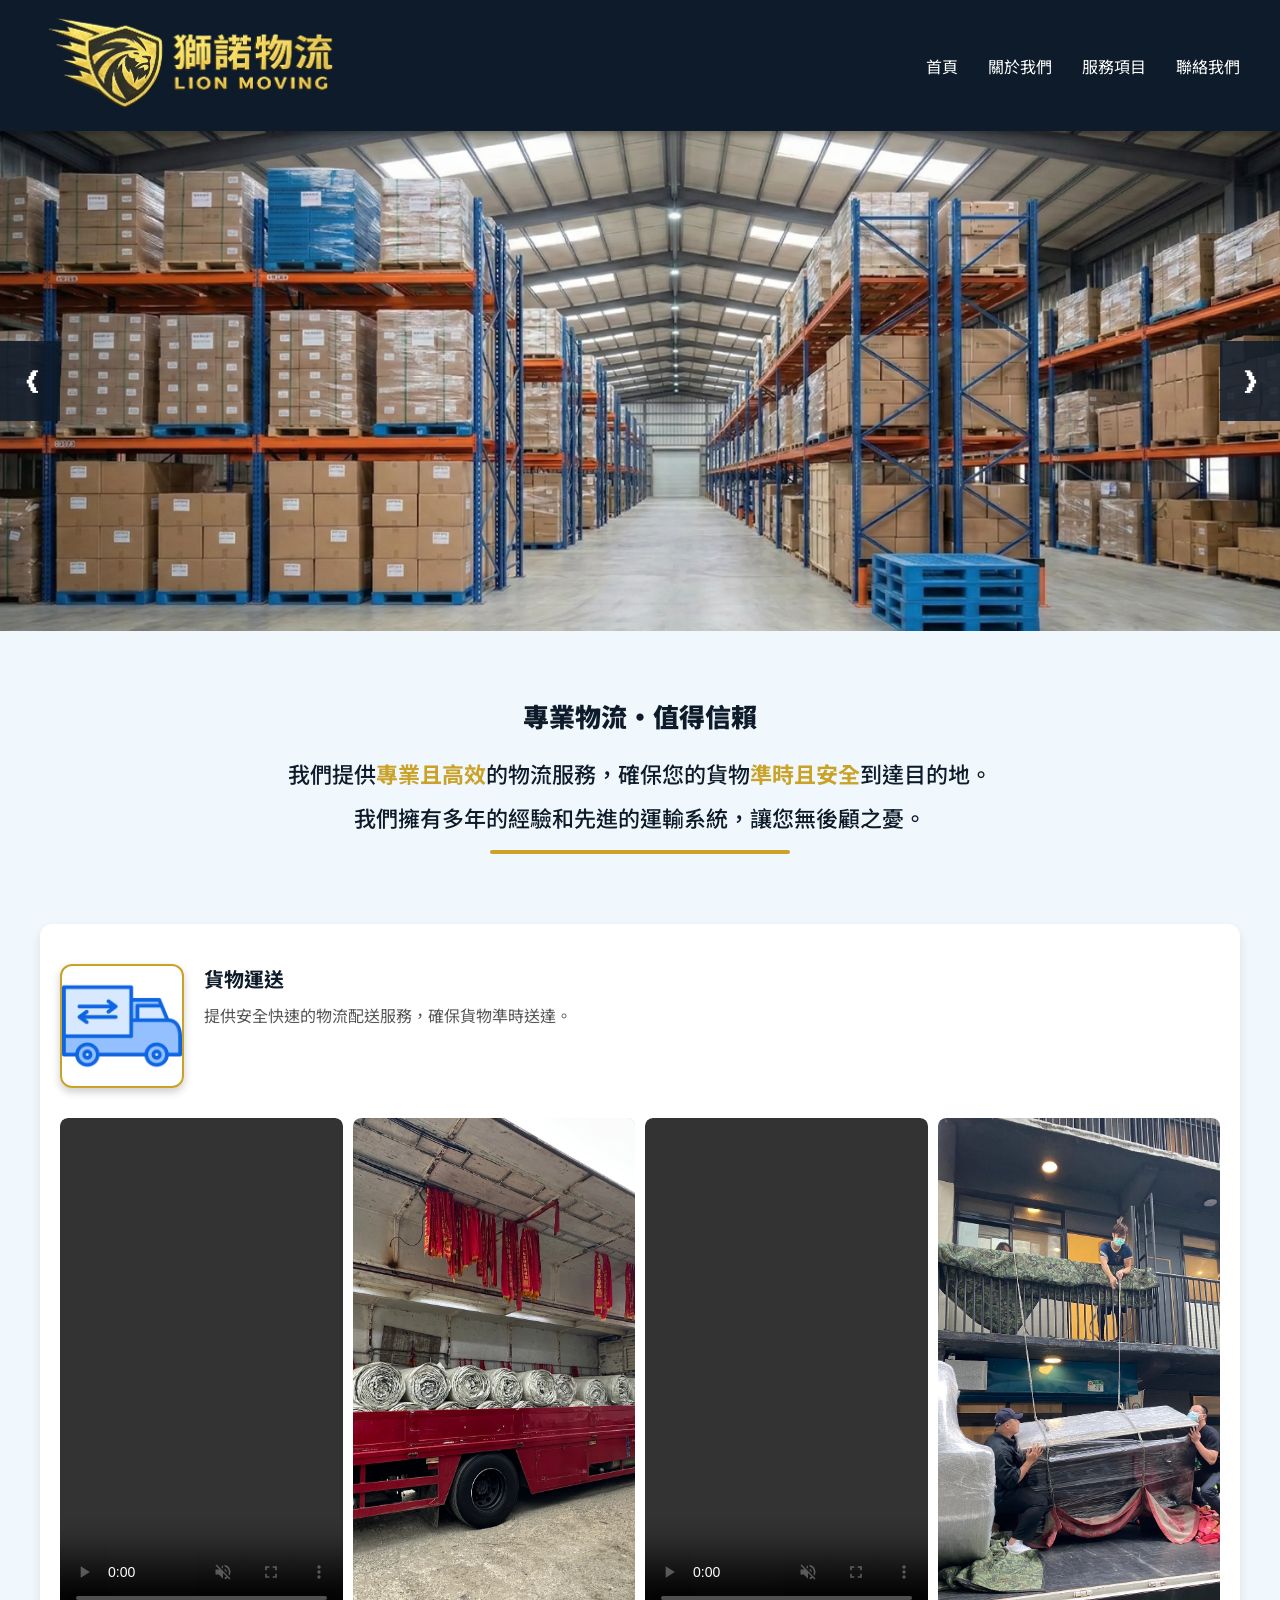
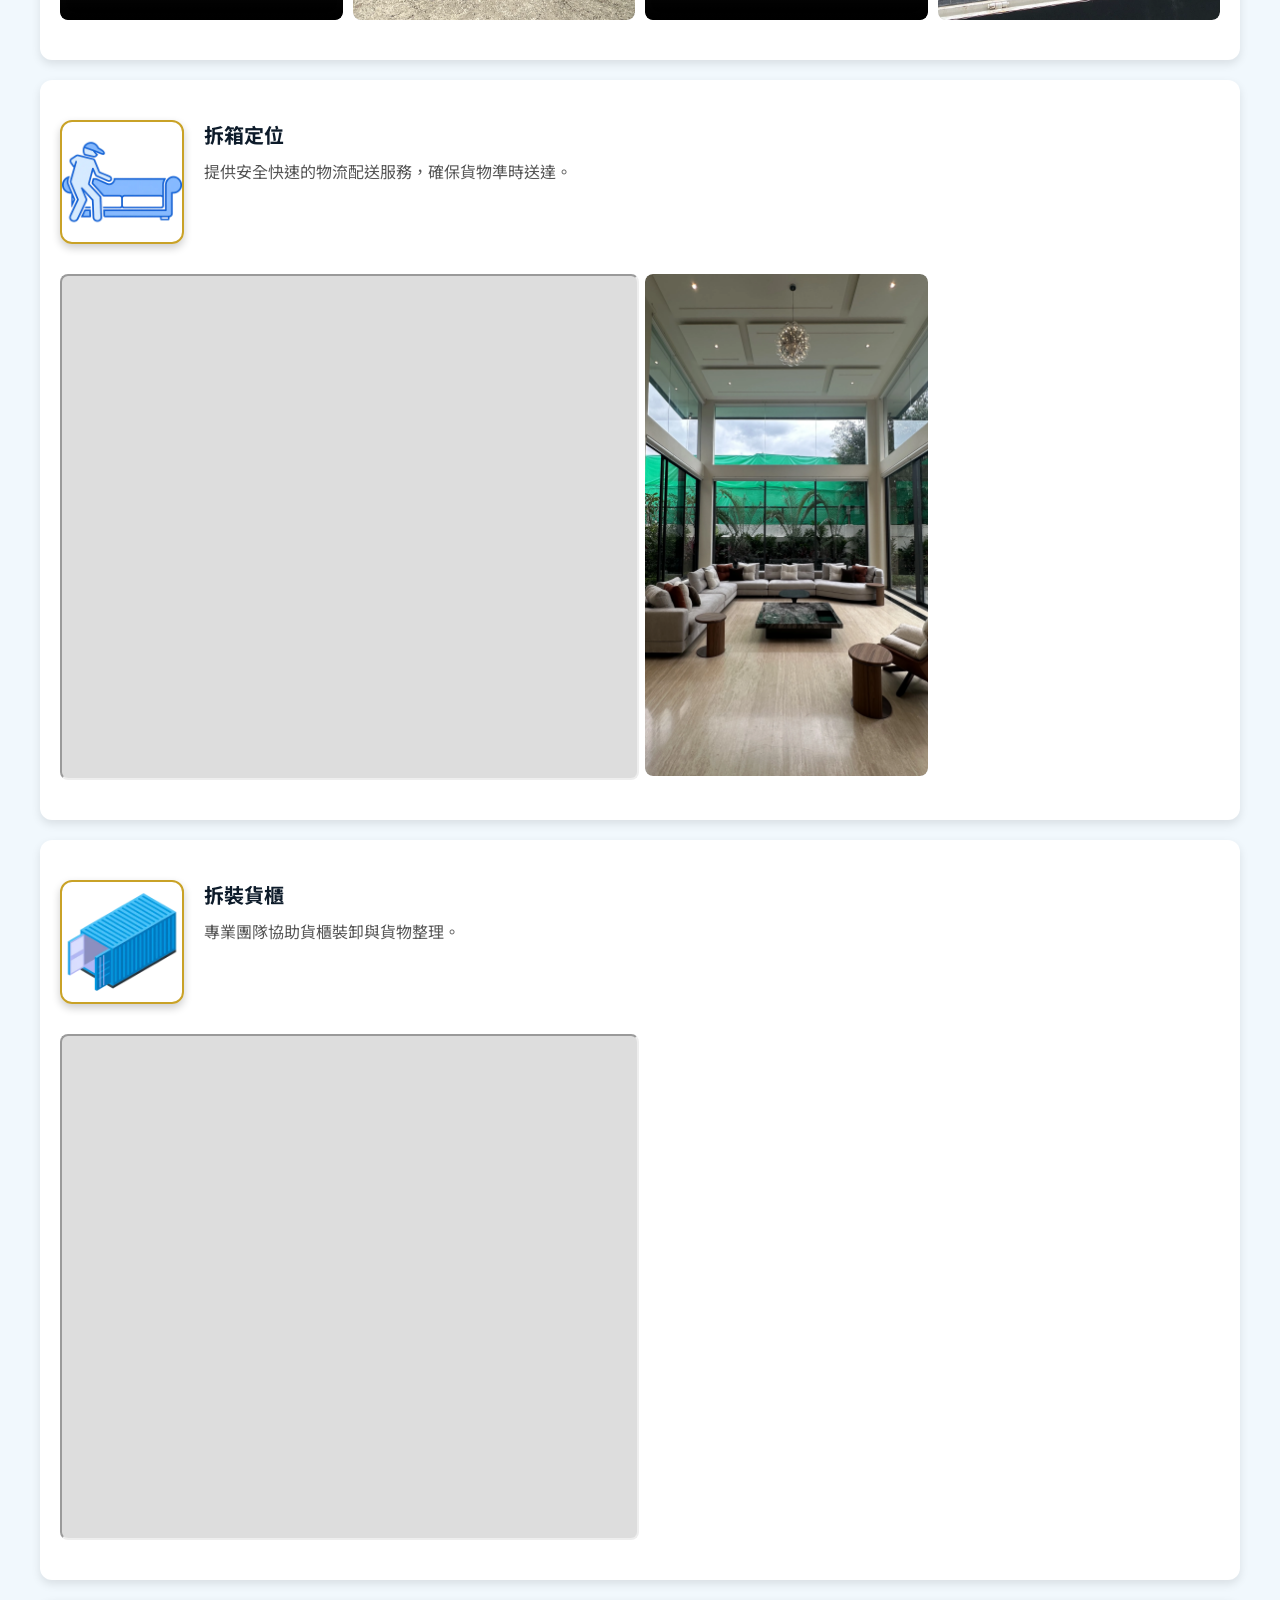
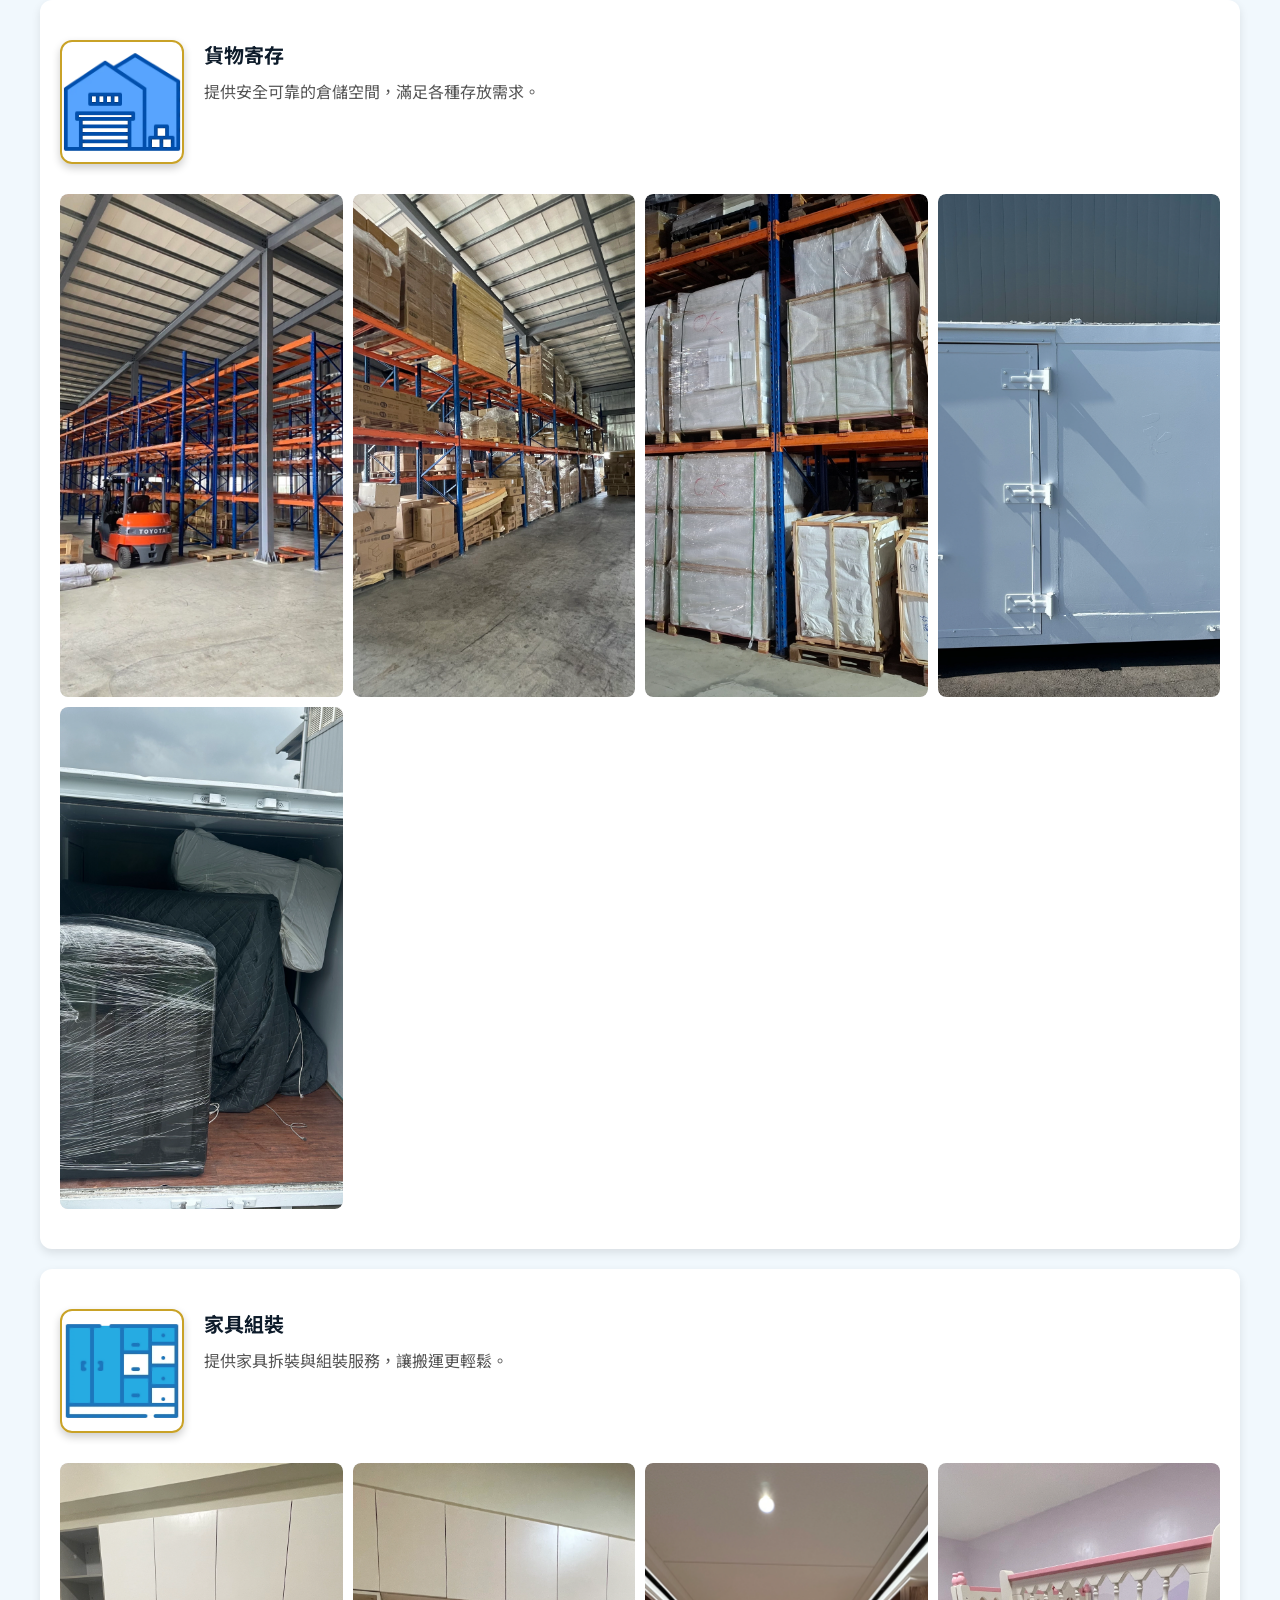
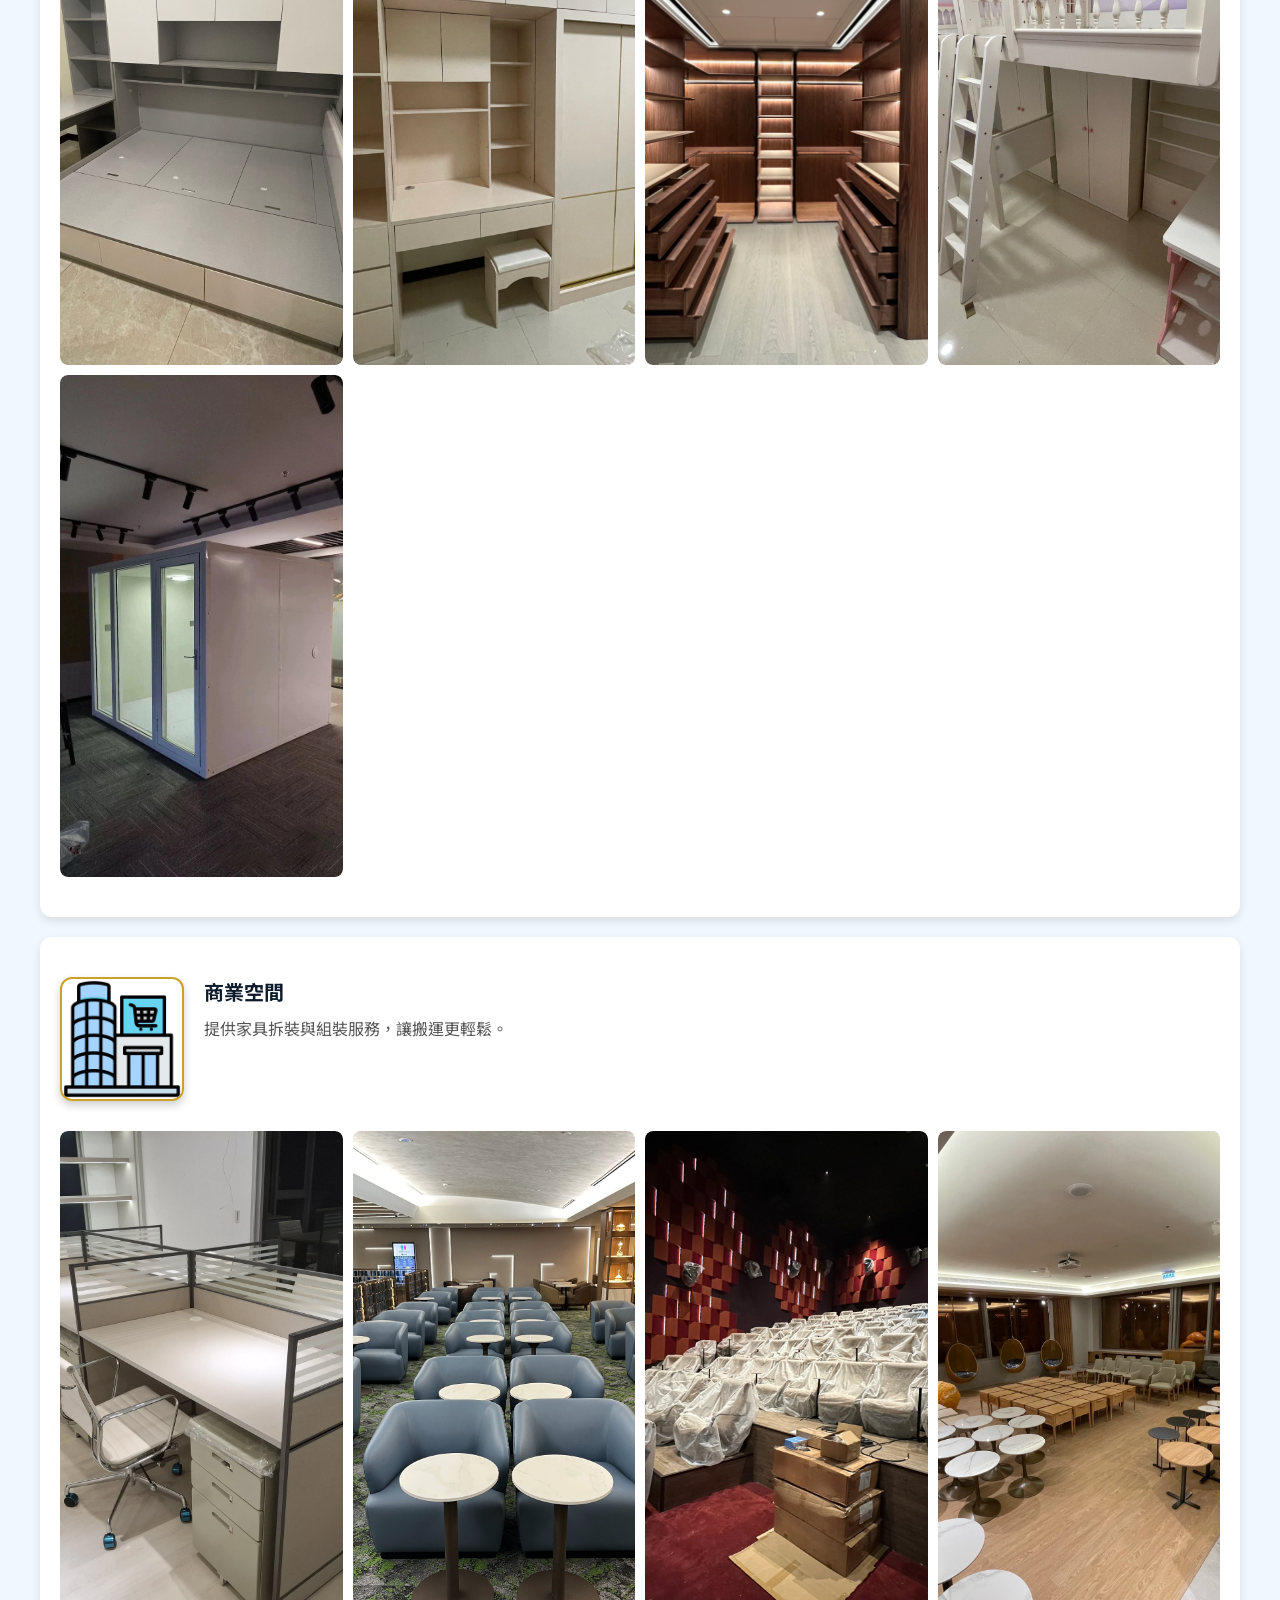
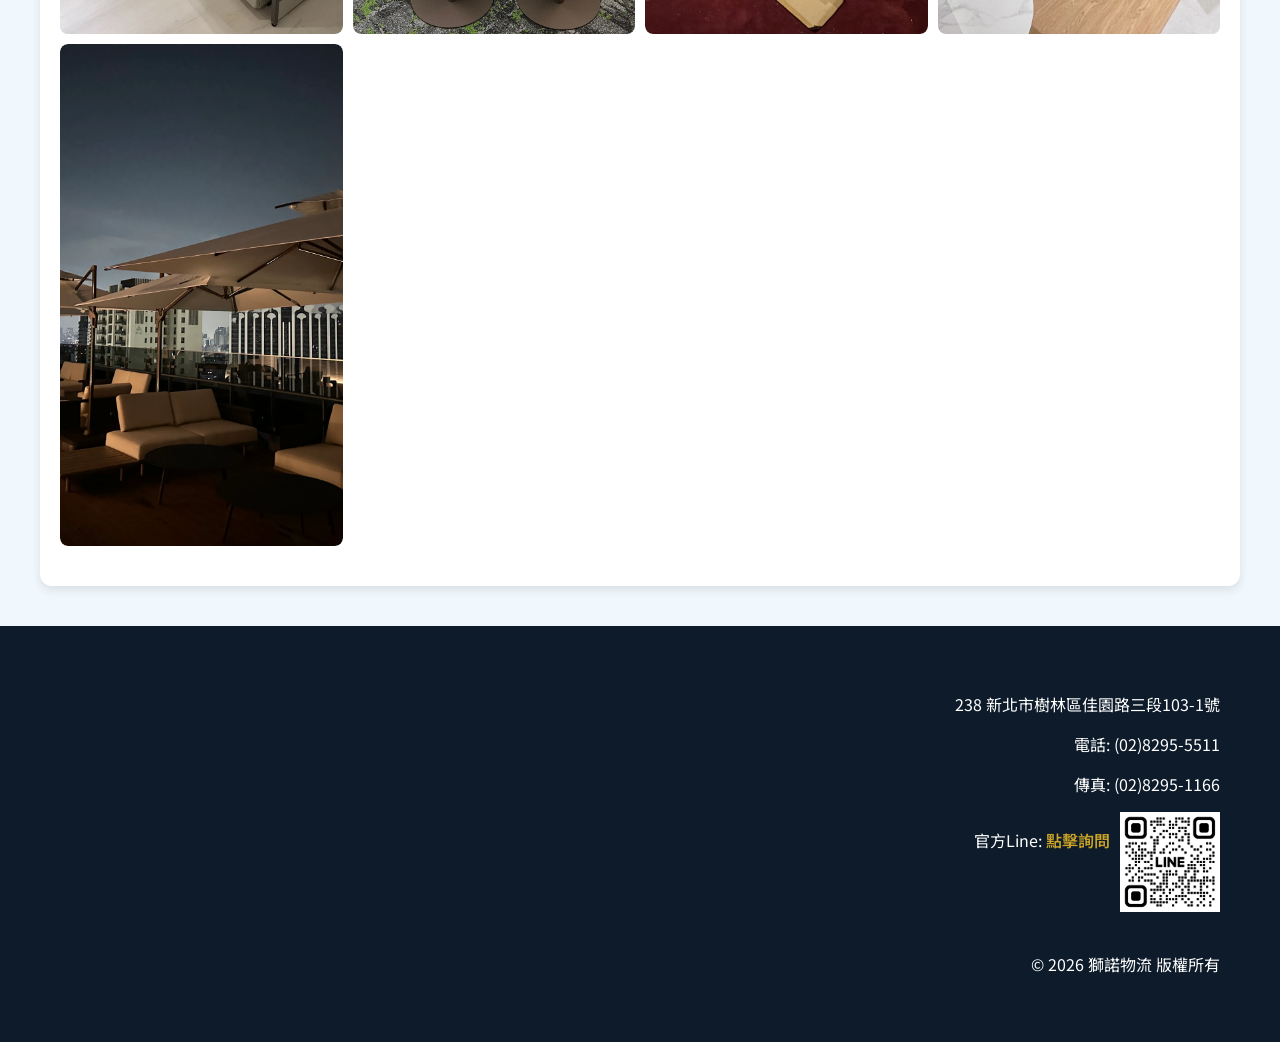
==== commit 29687ac2: "Add files via upload" ====
--- a/index.html
+++ b/index.html
@@ -173,26 +173,9 @@
         <script>
             // 載入 header
             fetch('header.html')
-                .then(response => response.text())
-                .then(html => {
-                    document.getElementById('header').innerHTML = html;
-
-                    const hamburger = document.getElementById("hamburger");
-                    const navbar = document.getElementById("navbar");
-
-                    // ✅ 漢堡開關
-                    hamburger.addEventListener("click", () => {
-                        navbar.classList.toggle("active");
-                    });
-
-                    // ✅ 點外面關閉
-                    document.addEventListener("click", (e) => {
-                        if (!hamburger.contains(e.target) && !navbar.contains(e.target)) {
-                            navbar.classList.remove("active");
-                        }
-                    });
-                });
-                .catch(err => console.log('載入 header 失敗', err));
+              .then(response => response.text())
+              .then(html => document.getElementById('header').innerHTML = html)
+              .catch(err => console.log('載入 header 失敗', err));
 
             // 載入 footer
             fetch('footer.html')
--- a/style.css
+++ b/style.css
@@ -49,14 +49,6 @@
 
     .nav-bar a:hover {
         color: #C9A227;
-    }
-
-    /* 漢堡按鈕（預設桌機隱藏） */
-    .hamburger {
-        display: none;
-        font-size: 28px;
-        color: #fff;
-        cursor: pointer;
     }
 
     /* 快速導覽列 */
@@ -314,40 +306,8 @@
 
     /* 手機版響應式 */
     @media (max-width:768px) {
-        .header { 
-            flex-direction: column; 
-            gap: 10px; 
-            align-items: flex-start;
-            position: relative;
-        }
-
-        /* 漢堡顯示 */
-        .hamburger {
-            display: block;
-            position: absolute;
-            right: 20px;
-            top: 15px;
-        }
-
-        /* 🔥 原本 nav-bar 改掉 */
-        .nav-bar { 
-            display: none; 
-            flex-direction: column;
-            width: 100%;
-            background-color: #0D1B2A;
-            text-align: center;
-        }
-
-        /* 🔥 新增：打開狀態 */
-        .nav-bar.active {
-            display: flex;
-        }
-
-        .nav-bar a {
-            padding: 12px 0;
-            border-top: 1px solid rgba(255,255,255,0.1);
-        }
-
+        .header { flex-direction: column; gap: 10px; }
+        .nav-bar { flex-wrap: wrap; justify-content: center; }
         .slider { height: 300px; }
         .service-top { flex-direction: column; align-items: flex-start; }
         .service-text { text-align: left; }
